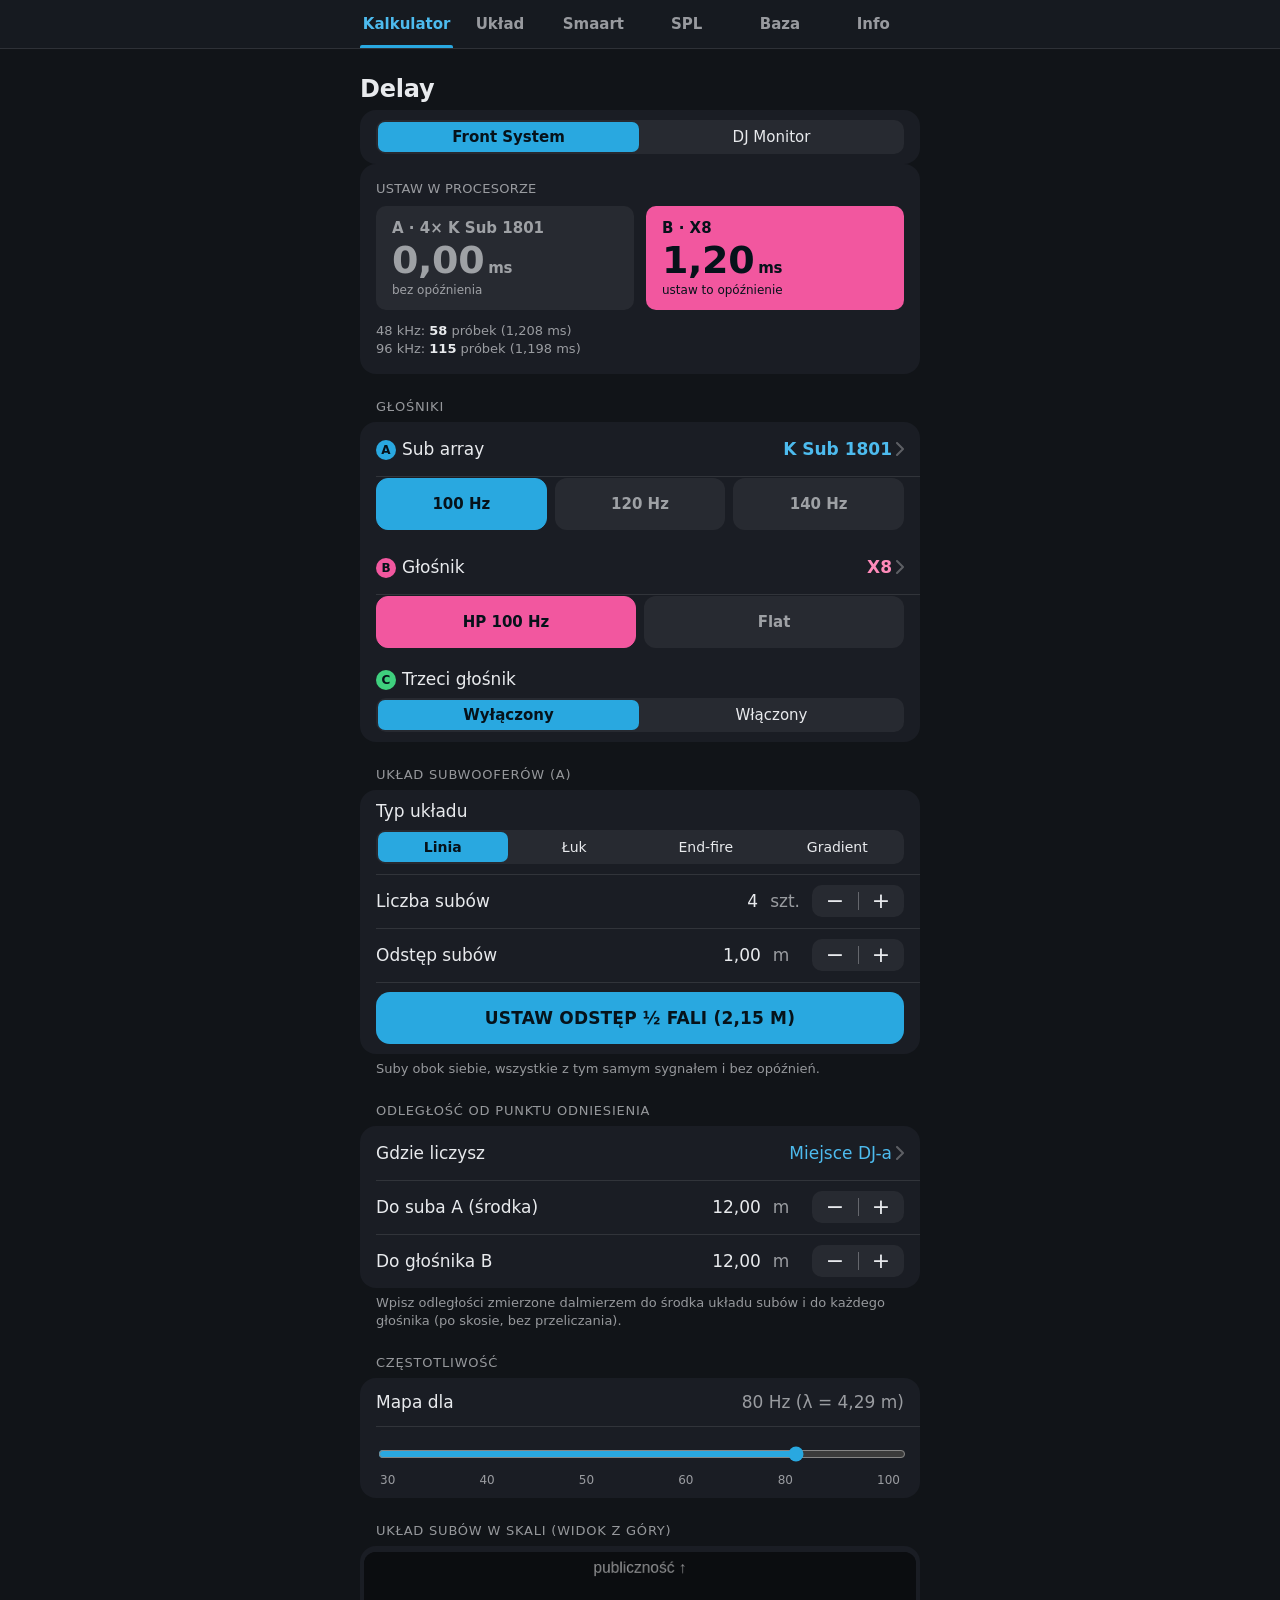
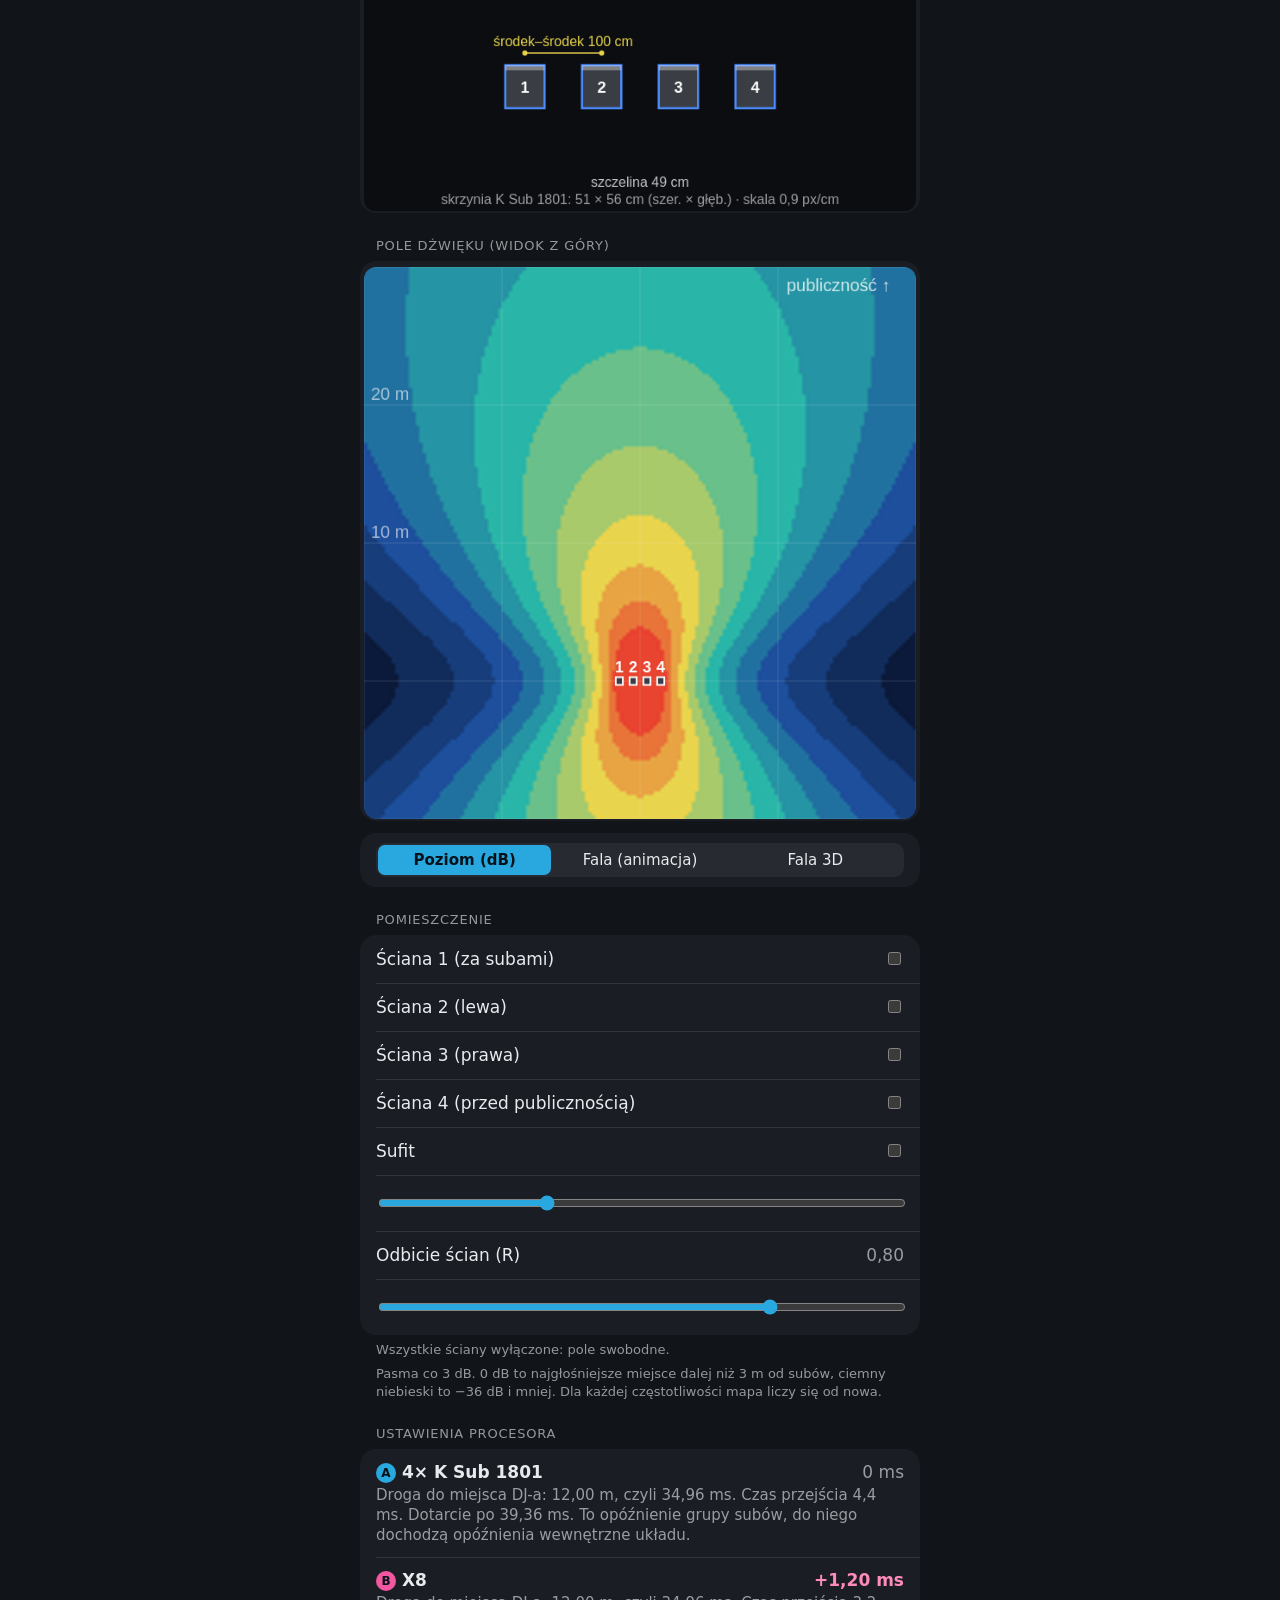
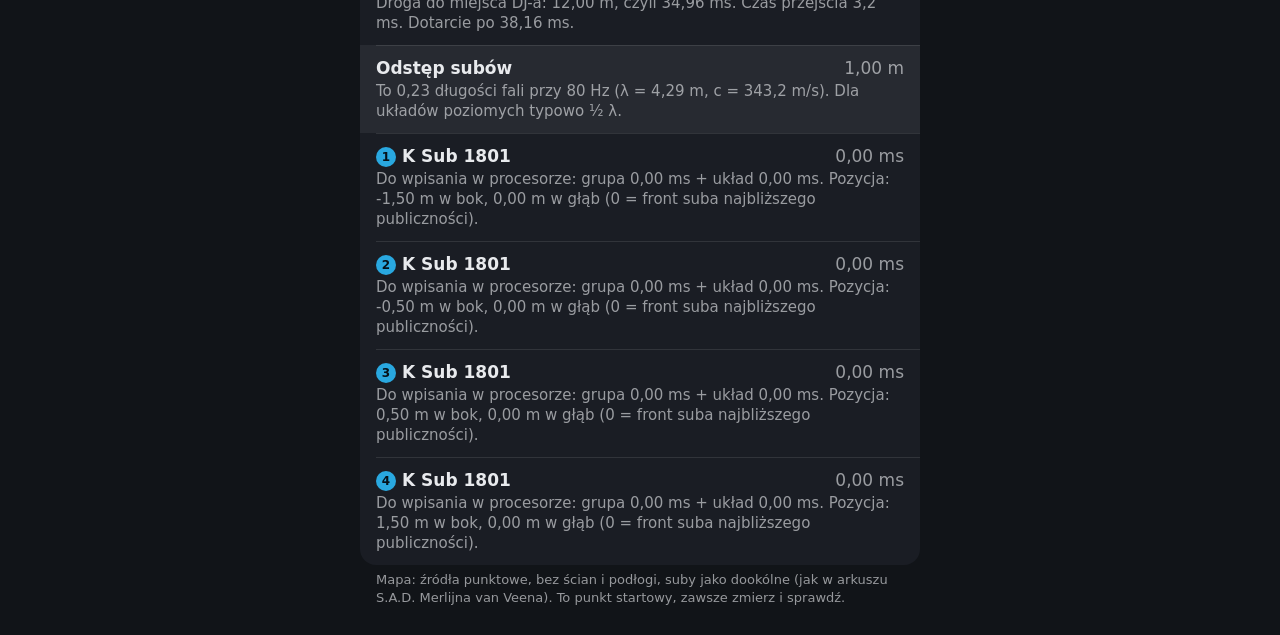
==== apps/delay-calculator/index.html @ 7e53db37 "Zakładka SPL: pomiar poziomu z mikrofonu telefonu (ważenie A/C/Z, Fast/Slow, Leq/Lmax/Lmin/Lpeak, wi" ====
<!doctype html>
<html lang="pl">
<head>
<meta charset="utf-8">
<meta name="viewport" content="width=device-width, initial-scale=1, viewport-fit=cover">
<title>Seeburg Delay</title>
<meta name="theme-color" content="#111418" media="(prefers-color-scheme: light)">
<meta name="theme-color" content="#111418" media="(prefers-color-scheme: dark)">
<meta name="apple-mobile-web-app-capable" content="yes">
<meta name="mobile-web-app-capable" content="yes">
<meta name="apple-mobile-web-app-title" content="Seeburg Delay">
<meta name="apple-mobile-web-app-status-bar-style" content="black-translucent">
<link rel="apple-touch-icon" href="apple-touch-icon.png">
<link rel="icon" href="icon-192.png">
<link rel="manifest" href="manifest.webmanifest">

<style>
/* Układ: jeden ekran roboczy w stylu iOS (duży tytuł, grupy wstawione, pasek kart na dole).
   Tokeny poniżej to cały system designu: kolory systemowe, skala typografii Dynamic Type, odstępy, promienie. */
:root {
  --bg: #F2F2F7;
  --card: #FFFFFF;
  --label: #000000;
  --label-2: rgba(60,60,67,.6);
  --label-3: rgba(60,60,67,.3);
  --sep: rgba(60,60,67,.29);
  --fill: rgba(120,120,128,.12);
  --fill-strong: rgba(120,120,128,.2);
  --accent: #0088FF;
  --accent-text: #0071E3;
  --on-accent: #FFFFFF;
  --green: #248A3D;
  --orange: #C93400;
  --bar: rgba(249,249,249,.82);
  --shadow: 0 1px 3px rgba(0,0,0,.12), 0 0 0 .5px rgba(0,0,0,.04);

  --font: -apple-system, BlinkMacSystemFont, "SF Pro Text", "SF Pro Display", system-ui, "Helvetica Neue", Arial, sans-serif;
  --mono: ui-monospace, "SF Mono", Menlo, monospace;

  --t-large: 34px;   /* Large Title 34/41 */
  --t-title2: 22px;  /* Title 2 22/28 */
  --t-body: 17px;    /* Body 17/22 */
  --t-sub: 15px;     /* Subhead 15/20 */
  --t-foot: 13px;    /* Footnote 13/18 */
  --t-cap: 12px;     /* Caption 12/16 */

  --s-1: 4px; --s-2: 8px; --s-3: 12px; --s-4: 16px; --s-5: 24px; --s-6: 32px;
  --r-card: 12px; --r-ctl: 9px; --row: 48px;
  --ease: cubic-bezier(.2,.8,.2,1);
}
@media (prefers-color-scheme: dark) {
  :root:not([data-theme="light"]) {
    --bg: #000000; --card: #1C1C1E; --label: #FFFFFF;
    --label-2: rgba(235,235,245,.6); --label-3: rgba(235,235,245,.3);
    --sep: rgba(84,84,88,.6); --fill: rgba(120,120,128,.24); --fill-strong: rgba(120,120,128,.36);
    --accent: #0091FF; --accent-text: #409CFF; --green: #30D158; --orange: #FF9F0A;
    --bar: rgba(30,30,30,.82); --shadow: 0 0 0 .5px rgba(255,255,255,.06);
    color-scheme: dark;
  }
}
:root[data-theme="dark"] {
  --bg: #000000; --card: #1C1C1E; --label: #FFFFFF;
  --label-2: rgba(235,235,245,.6); --label-3: rgba(235,235,245,.3);
  --sep: rgba(84,84,88,.6); --fill: rgba(120,120,128,.24); --fill-strong: rgba(120,120,128,.36);
  --accent: #0091FF; --accent-text: #409CFF; --green: #30D158; --orange: #FF9F0A;
  --bar: rgba(30,30,30,.82); --shadow: 0 0 0 .5px rgba(255,255,255,.06);
  color-scheme: dark;
}

* { box-sizing: border-box; -webkit-tap-highlight-color: transparent; }
html { -webkit-text-size-adjust: 100%; }
body {
  margin: 0; background: var(--bg); color: var(--label);
  font: 400 var(--t-body)/22px var(--font);
  -webkit-font-smoothing: antialiased;
  padding-block: 0 112px;
  padding-left: max(16px, env(safe-area-inset-left, 0px));
  padding-right: max(16px, env(safe-area-inset-right, 0px));
}
.wrap { max-width: 560px; margin: 0 auto; }
[hidden] { display: none !important; }

h1 { font: 700 var(--t-large)/41px var(--font); margin: 0; padding: var(--s-5) 0 var(--s-3); }
.group-title {
  font: 400 var(--t-foot)/18px var(--font); color: var(--label-2);
  text-transform: uppercase; margin: var(--s-5) 0 6px; padding-left: var(--s-4);
  letter-spacing: .02em;
}
.group-foot { font: 400 var(--t-foot)/18px var(--font); color: var(--label-2); margin: 6px 0 0; padding: 0 var(--s-4); }
.group {
  background: var(--card); border-radius: var(--r-card); overflow: hidden;
  display: grid;
}
.row {
  display: flex; align-items: center; justify-content: space-between; gap: var(--s-3);
  min-height: var(--row); padding: 6px var(--s-4); position: relative; min-width: 0;
}
.row + .row::before {
  content: ""; position: absolute; top: 0; left: var(--s-4); right: 0; height: .5px; background: var(--sep);
}
.row > .k { flex: 0 0 auto; color: var(--label); }
.row > .v { flex: 1 1 auto; min-width: 0; text-align: right; color: var(--label-2); }
.row.block { flex-direction: column; align-items: stretch; justify-content: center; gap: 0; padding-block: 10px; }

/* Wybór modelu: natywny select, wygląda jak wartość końcowa wiersza */
.pick { position: relative; flex: 1 1 auto; min-width: 0; display: flex; justify-content: flex-end; align-items: center; gap: 4px; }
.pick select {
  appearance: none; -webkit-appearance: none; background: transparent; border: 0; outline: 0;
  font: inherit; color: var(--accent-text); text-align: right; text-align-last: right;
  padding: 10px 0; max-width: 100%; cursor: pointer;
}
.pick .chev { color: var(--label-3); width: 8px; height: 14px; flex: 0 0 auto; pointer-events: none; }

/* Pole liczbowe + krokowiec */
.num { display: flex; align-items: center; gap: var(--s-3); flex: 1 1 auto; justify-content: flex-end; min-width: 0; }
.num input {
  width: 5.2em; min-width: 0; text-align: right; border: 0; outline: 0; background: transparent;
  font: 400 var(--t-body)/22px var(--font); color: var(--label); padding: 10px 0;
  font-variant-numeric: tabular-nums;
}
.num input:focus-visible { outline: 2px solid var(--accent); outline-offset: 2px; border-radius: 6px; }
.num .u { color: var(--label-2); min-width: 1.6em; }
.stepper { display: inline-flex; background: var(--fill); border-radius: var(--r-ctl); height: 32px; flex: 0 0 auto; }
.stepper button {
  width: 46px; border: 0; background: transparent; color: var(--label); font: 400 22px/1 var(--font);
  cursor: pointer; border-radius: var(--r-ctl); touch-action: manipulation;
}
.stepper button + button { position: relative; }
.stepper button + button::before { content: ""; position: absolute; left: 0; top: 7px; bottom: 7px; width: .5px; background: var(--label-3); }
.stepper button:active { background: var(--fill-strong); }
.stepper button:focus-visible { outline: 2px solid var(--accent); outline-offset: -2px; }

/* Segmentowany przełącznik */
.seg { display: flex; background: var(--fill); border-radius: var(--r-ctl); padding: 2px; gap: 2px; }
.seg label { flex: 1 1 0; min-width: 0; position: relative; }
.seg input { position: absolute; opacity: 0; inset: 0; margin: 0; cursor: pointer; }
.seg span {
  display: block; text-align: center; padding: 5px 4px; border-radius: 7px;
  font: 500 var(--t-sub)/20px var(--font); color: var(--label);
  transition: background .2s var(--ease), box-shadow .2s var(--ease);
  white-space: nowrap; overflow: hidden; text-overflow: ellipsis;
}
.seg input:checked + span { background: var(--card); box-shadow: var(--shadow); font-weight: 600; }
:root[data-theme="dark"] .seg input:checked + span { background: #636366; }
@media (prefers-color-scheme: dark) { :root:not([data-theme="light"]) .seg input:checked + span { background: #636366; } }
.seg input:focus-visible + span { outline: 2px solid var(--accent); outline-offset: 1px; }

/* Wynik */
.result { background: var(--card); border-radius: var(--r-card); padding: var(--s-4); }
.result .cap { font: 400 var(--t-foot)/18px var(--font); color: var(--label-2); text-transform: uppercase; letter-spacing: .02em; }
.tiles { display: grid; grid-template-columns: 1fr 1fr; gap: var(--s-3); margin-top: var(--s-2); }
.tile { border-radius: 10px; padding: var(--s-3) var(--s-4); background: var(--fill); min-width: 0; }
.tile .who { font: 600 var(--t-sub)/20px var(--font); color: var(--label-2); white-space: nowrap; overflow: hidden; text-overflow: ellipsis; }
.tile .val { font: 700 38px/44px var(--font); font-variant-numeric: tabular-nums; letter-spacing: -.01em; color: var(--label-2); }
.tile .val small { font: 600 var(--t-sub)/20px var(--font); margin-left: 4px; }
.tile .hint { font: 400 var(--t-cap)/16px var(--font); color: var(--label-2); }
.tile.on { background: var(--accent); }
.tile.on .who, .tile.on .hint, .tile.on .val { color: var(--on-accent); }
.dsp { margin: var(--s-3) 0 0; font: 400 var(--t-foot)/18px var(--font); color: var(--label-2); font-variant-numeric: tabular-nums; }
.dsp b { color: var(--label); font-weight: 600; }
.warn { margin: var(--s-3) 0 0; font: 400 var(--t-foot)/18px var(--font); color: var(--orange); }
.btn {
  display: block; width: 100%; margin-top: var(--s-3); border: 0; border-radius: 12px; cursor: pointer;
  background: var(--accent); color: var(--on-accent); font: 600 var(--t-body)/22px var(--font);
  padding: 13px; touch-action: manipulation; transition: opacity .15s var(--ease), transform .15s var(--ease);
}
.btn:active { opacity: .6; transform: scale(.985); }
.btn:focus-visible { outline: 3px solid var(--accent-text); outline-offset: 2px; }

.mono { font-variant-numeric: tabular-nums; }
.pos { color: var(--label); }

/* Pasek kart */
.tabbar {
  position: fixed; left: 0; right: 0; bottom: 0; z-index: 20;
  background: var(--bar); -webkit-backdrop-filter: saturate(180%) blur(20px); backdrop-filter: saturate(180%) blur(20px);
  border-top: .5px solid var(--sep);
  padding: 6px max(8px, env(safe-area-inset-left, 0px)) calc(4px + env(safe-area-inset-bottom, 0px)) max(8px, env(safe-area-inset-right, 0px));
}
.tabbar .in { display: grid; grid-template-columns: repeat(3, 1fr); max-width: 560px; margin: 0 auto; }
.tab {
  border: 0; background: transparent; color: var(--label-2); cursor: pointer; padding: 4px 0 2px;
  display: grid; justify-items: center; gap: 2px; font: 500 10px/12px var(--font); min-height: 49px; touch-action: manipulation;
}
.tab svg { width: 28px; height: 28px; }
.tab[aria-selected="true"] { color: var(--accent-text); }
.tab:focus-visible { outline: 2px solid var(--accent); border-radius: 8px; }

/* Baza */
details.model { background: var(--card); }
details.model + details.model { border-top: .5px solid var(--sep); }
details.model summary {
  list-style: none; cursor: pointer; padding: 10px var(--s-4); min-height: 56px;
  display: flex; align-items: center; justify-content: space-between; gap: var(--s-3);
}
details.model summary::-webkit-details-marker { display: none; }
details.model summary .n { font-weight: 600; }
details.model summary .s { font: 400 var(--t-sub)/20px var(--font); color: var(--label-2); }
details.model summary .chev { color: var(--label-3); width: 8px; height: 14px; flex: 0 0 auto; transition: transform .25s var(--ease); }
details.model[open] summary .chev { transform: rotate(90deg); }
details.model .body { padding: 0 var(--s-4) var(--s-4); }
dl.spec { margin: 0; display: grid; grid-template-columns: auto 1fr; gap: 0; }
dl.spec dt, dl.spec dd { margin: 0; padding: 6px 0; border-top: .5px solid var(--sep); font: 400 var(--t-sub)/20px var(--font); }
dl.spec dt { color: var(--label-2); }
dl.spec dd { text-align: right; padding-left: var(--s-4); font-variant-numeric: tabular-nums; }
.presets { margin-top: var(--s-3); }
.presets h3 { margin: 0 0 4px; font: 600 var(--t-sub)/20px var(--font); }
.presets p { margin: 0; padding: 6px 0; border-top: .5px solid var(--sep); font: 400 var(--t-foot)/18px var(--font); color: var(--label-2); }
.presets p b { color: var(--label); font-weight: 600; }

.prose { background: var(--card); border-radius: var(--r-card); padding: var(--s-4); }
.prose h2 { font: 600 var(--t-body)/22px var(--font); margin: var(--s-4) 0 4px; }
.prose h2:first-child { margin-top: 0; }
.prose p, .prose li { font: 400 var(--t-sub)/21px var(--font); color: var(--label-2); margin: 0 0 8px; }
.prose ul { padding-left: 20px; margin: 0 0 8px; }
.prose code { font: 400 14px/20px var(--mono); color: var(--label); background: var(--fill); padding: 1px 5px; border-radius: 5px; }
.formula { font: 400 14px/21px var(--mono); color: var(--label); background: var(--fill); border-radius: 8px; padding: 10px 12px; overflow-x: auto; white-space: pre; margin: 4px 0 8px; }

@media (prefers-reduced-motion: reduce) { * { transition: none !important; animation: none !important; } }
@media (max-width: 380px) { .tile .val { font-size: 32px; line-height: 38px; } }

/* ===== Rozszerzenia: dwa dowolne głośniki, wyjaśnienie wyniku, zakładka Układ ===== */
:root { --b: #E07600; --a: #0088FF; --b-text: #B45F00; }
@media (prefers-color-scheme: dark) { :root:not([data-theme="light"]) { --b: #FF9F0A; --a: #0091FF; --b-text: #FFB340; } }
:root[data-theme="dark"] { --b: #FF9F0A; --a: #0091FF; --b-text: #FFB340; }

.tabbar .in { grid-template-columns: repeat(4, 1fr); }
.row > .k { max-width: 58%; overflow: hidden; text-overflow: ellipsis; white-space: nowrap; }
.row.block > .k { max-width: none; }

.badge {
  display: inline-grid; place-items: center; width: 20px; height: 20px; border-radius: 50%;
  font: 700 12px/1 var(--font); color: #fff; margin-right: 6px; vertical-align: 1px;
}
.badge.a { background: var(--a); }
.badge.b { background: var(--b); }

/* Wiersze z opisem */
.why { padding: 12px var(--s-4); position: relative; }
.why + .why::before { content: ""; position: absolute; top: 0; left: var(--s-4); right: 0; height: .5px; background: var(--sep); }
.why .top { display: flex; justify-content: space-between; align-items: baseline; gap: var(--s-3); }
.why .t { font: 600 var(--t-body)/22px var(--font); }
.why .r { font: 600 var(--t-body)/22px var(--font); font-variant-numeric: tabular-nums; white-space: nowrap; }
.why .r.a { color: var(--accent-text); }
.why .r.b { color: var(--b-text); }
.why .r.n { color: var(--label-2); font-weight: 500; }
.why .d { margin: 2px 0 0; font: 400 var(--t-sub)/20px var(--font); color: var(--label-2); }
.why.final { background: var(--fill); }
.why.final .d b { color: var(--label); font-weight: 600; }

/* Zakładka Układ */
.stage { background: var(--card); border-radius: var(--r-card); padding: 6px 4px 2px; overflow: hidden; box-shadow: var(--shadow); }
.stage svg { display: block; width: 100%; height: auto; font-family: var(--font); }
.pl-floor { fill: var(--label-3); }
.pl-ear { stroke: var(--label-3); stroke-width: 1; stroke-dasharray: 1 5; stroke-linecap: round; }
.pl-ref { fill: var(--label-2); }
.pl-ring { fill: none; stroke: var(--label-2); stroke-width: 2; }
.pl-sl { fill: none; stroke: var(--card); stroke-width: 2; stroke-linecap: round; }
.pl-dim { stroke: var(--label-3); stroke-width: 1.5; stroke-dasharray: 1 4; stroke-linecap: round; }
.pl-pill { fill: var(--card); stroke: var(--sep); stroke-width: .75; }
.pl-t2 { fill: var(--label-2); }
.pl-sm { font-size: 10.5px; font-weight: 600; }
.pl-xs { font-size: 9.5px; font-weight: 500; }
.pl-b { font-weight: 700; }
.pl-box { stroke: rgba(255,255,255,.14); stroke-width: .75; }
.pl-bt { fill: #fff; opacity: .92; font-size: 9px; font-weight: 600; }
.pl-ln { stroke-width: 1.75; stroke-dasharray: 5 5; stroke-linecap: round; fill: none; }
.pl-dot { stroke: var(--card); stroke-width: 1.5; }
.pl-chip0 { fill: var(--fill-strong); }
.pl-chipt { font-size: 12px; font-weight: 700; font-variant-numeric: tabular-nums; }
.pl-chipt.off { fill: var(--label-2); }
.pl-chipt.onA, .pl-bl { fill: #fff; }
.pl-chipt.onB { fill: #fff; }
.pl-bl { font-size: 12px; font-weight: 700; }
.pl-bd { stroke: var(--card); stroke-width: 2; }
@media (prefers-color-scheme: dark) { :root:not([data-theme="light"]) .pl-chipt.onB, :root:not([data-theme="light"]) .pl-bl.onB { fill: #000; } }
:root[data-theme="dark"] .pl-chipt.onB, :root[data-theme="dark"] .pl-bl.onB { fill: #000; }
.legend { display: grid; gap: 0; }
.legend .why .d { margin-top: 0; }
.note-pill { display: inline-block; margin: 6px 0 0; padding: 2px 8px; border-radius: 999px; background: var(--fill); color: var(--label-2); font: 400 var(--t-cap)/16px var(--font); }

.optgroup-hint { color: var(--label-3); }

.photo { display: grid; place-items: center; background: #FFFFFF; border-radius: 10px; padding: 8px; margin-bottom: 12px; }
.photo img { max-width: 100%; max-height: 180px; height: auto; display: block; }

/* v5: głośnik C, zakładka Smaart, przeciąganie, opisy po przytrzymaniu */
:root { --c: #30C26B; --c-text: #5BDB8B; }
.badge.c { background: var(--c); }
.tabbar .in { grid-template-columns: repeat(5, 1fr); }
.tiles.three { grid-template-columns: repeat(3, 1fr); gap: var(--s-2); }
.tiles.three .tile { padding: var(--s-3); }
.tiles.three .tile .val { font-size: 25px; line-height: 32px; }
.tiles.three .tile .val small { display: none; }
.why .r.c { color: var(--c-text); }
.pl-chipt.onC, .pl-bl.onC { fill: #06121A; }
.pl-drag { cursor: grab; touch-action: none; }
.pl-drag:active { cursor: grabbing; }
.pl-nohit, .pl-bt { pointer-events: none; }
#stage, #legend { -webkit-user-select: none; user-select: none; -webkit-touch-callout: none; }
.tipRow { cursor: help; }
#tip { position: fixed; z-index: 60; max-width: min(300px, calc(100vw - 16px)); padding: 10px 12px; border-radius: 12px; background: #0B0D10; color: var(--label);
  border: .5px solid var(--sep); box-shadow: 0 8px 24px rgba(0,0,0,.45); font: 400 13px/19px var(--font); pointer-events: none; }
#tip[hidden] { display: none; }
input.txt { width: 100%; box-sizing: border-box; border: 0; border-radius: 8px; background: var(--fill); color: var(--label); font: 400 var(--t-sub)/20px var(--font); padding: 10px 12px; }
.sm-card { margin-bottom: var(--s-3); }
.sm-card[hidden] { display: none; }
.sm-card .row .k { max-width: 62%; }

/* v6 */
#fsCv { display: block; width: 100%; height: auto; border-radius: 12px; background: #0B0D10; }
input[type=range] { accent-color: var(--accent); height: 32px; }
.fsticks { display: flex; justify-content: space-between; font: 500 12px/16px var(--font); color: var(--label-2); padding: 0 4px; font-variant-numeric: tabular-nums; }
.tiles.three .tile .val small { display: inline; font-size: 12px; margin-left: 2px; }
.tiles.three .tile .hint { font-size: 11px; line-height: 14px; }
#segFSType span { padding-inline: 4px; font-size: 14px; }

/* v7: kolory głośników i kwadraty wyboru */
.spk-a { --sc: var(--a); --st: var(--accent-text); }
.spk-b { --sc: var(--b); --st: var(--b-text); }
.spk-c { --sc: var(--c); --st: var(--c-text); }
.spkblk .pick select { color: var(--st); font-weight: 600; }
.spkblk .row.block { padding-top: 2px; }
:root:root .seg.sq { display: grid; grid-template-columns: repeat(auto-fit, minmax(92px, 1fr)); gap: 8px; background: none; padding: 0; }
:root:root .seg.sq label { flex: none; }
:root:root .seg.sq span { display: grid; place-items: center; min-height: 52px; padding: 6px 8px; border-radius: 12px; text-align: center; white-space: normal; line-height: 17px;
  background: var(--fill); border: 1.5px solid transparent; color: var(--label-2); font-weight: 600; }
:root:root .seg.sq input:checked + span { background: var(--sc); color: #06121A; border-color: var(--sc); box-shadow: none; }
:root:root .seg.sq input:focus-visible + span { outline: 2px solid var(--sc); outline-offset: 2px; }
.spkuse { padding-bottom: 6px; }

#fsLay { display: block; width: 100%; height: auto; border-radius: 12px; background: #0B0D10; }

#fs3 { display: block; width: 100%; height: auto; border-radius: 12px; background: #0B0D10; cursor: grab; }
#fsCv { touch-action: pan-y; }

/* ===== Wersja 4: ciemny motyw narzędziowy, zakładki u góry (styl aplikacji typu live-audio multi-tool) ===== */
:root:root:root {
  --bg: #111418; --card: #1A1D24; --label: #E8EAED; --label-2: rgba(232,234,237,.62); --label-3: rgba(232,234,237,.32);
  --sep: rgba(255,255,255,.10); --fill: rgba(255,255,255,.06); --fill-strong: rgba(255,255,255,.13);
  --accent: #29A8E0; --accent-text: #4DBBEE; --on-accent: #06121A; --orange: #FFB454; --green: #4CD18A;
  --a: #29A8E0; --b: #FFA032; --b-text: #FFB454; --bar: #161A20; --shadow: 0 0 0 .5px rgba(255,255,255,.06);
  --r-card: 16px; --r-ctl: 10px; color-scheme: dark;
}
body { padding-block: 60px 28px; }
h1 { font-size: 24px; line-height: 30px; padding: 14px 0 6px; letter-spacing: -.01em; }
.tabbar { top: 0; bottom: auto; border-top: 0; border-bottom: .5px solid var(--sep); padding: 0 max(8px, env(safe-area-inset-left, 0px)); padding-top: env(safe-area-inset-top, 0px); background: var(--bar); -webkit-backdrop-filter: none; backdrop-filter: none; }
.tabbar .in { max-width: 560px; }
.tab { min-height: 48px; padding: 0; font: 700 16px/20px var(--font); position: relative; display: block; }
.tab svg { display: none; }
.tab[aria-selected="true"]::after { content: ""; position: absolute; left: 0; right: 0; bottom: 0; height: 3px; border-radius: 2px 2px 0 0; background: var(--accent); }
.btn { text-transform: uppercase; font-weight: 800; letter-spacing: .01em; border-radius: 14px; padding: 15px; }
.seg input:checked + span, :root:root .seg input:checked + span { background: var(--accent); color: var(--on-accent); box-shadow: none; font-weight: 700; }
.tile.on { background: var(--accent); }
#tileB.on { background: var(--b); }
.tile.on .who, .tile.on .hint, .tile.on .val { color: var(--on-accent); }
.group-title { letter-spacing: .06em; }
.badge { color: var(--on-accent); }
.pl-chipt.onA, .pl-chipt.onB, .pl-bl.onA, .pl-bl.onB { fill: #06121A; }
.pl-ref { fill: var(--label-2); }
.stage { background: var(--card); box-shadow: none; }

#tileC.on { background: var(--c); }
.tab { font-size: 13px; }
.pl-chipt.onC, .pl-bl.onC { fill: #06121A; }

:root:root:root { --b: #F2579F; --b-text: #FF8BBA; --c: #3FD07E; --c-text: #66E39B; }
#tileB.on, #ftileB.on { background: var(--b); }
#ftileA.on { background: var(--a); }
#ftileC.on { background: var(--c); }

.tabbar .in { grid-template-columns: repeat(6, 1fr); }
.tab { font-size: 15px; }
.splbig { text-align: center; padding: 8px 0 0; }
.splnum { font: 800 84px/1 var(--font); letter-spacing: -.03em; font-variant-numeric: tabular-nums; }
.splun { font: 600 16px/24px var(--font); color: var(--text-2, #9aa0a6); }
#splCv, #splSp { display: block; width: 100%; height: auto; border-radius: 12px; background: #0B0D10; }
</style>
</head>
<body>


<div class="wrap">

<main id="tab-calc" role="tabpanel" aria-labelledby="t-calc">
  <h1>Delay</h1>
  <div class="group"><div class="row block"><div class="seg" id="segMode" role="radiogroup" aria-label="Tryb">
    <label><input type="radio" name="mode" value="fs"><span>Front System</span></label>
    <label><input type="radio" name="mode" value="dj"><span>DJ Monitor</span></label></div></div></div>
  <div id="dj">

  <section class="result" aria-live="polite" aria-label="Wynik">
    <div class="cap">Ustaw w procesorze</div>
    <div class="tiles">
      <div class="tile" id="tileA"><div class="who" id="whoA">A</div><div class="val" id="valA">—</div><div class="hint" id="hintA"></div></div>
      <div class="tile" id="tileB"><div class="who" id="whoB">B</div><div class="val" id="valB">—</div><div class="hint" id="hintB"></div></div>
    </div>
    <p class="dsp" id="dsp"></p>
    <p class="warn" id="warn" hidden></p>
  </section>

  <h2 class="group-title">Głośniki</h2>
  <div class="group" id="djSpk"></div>
  <p class="group-foot">Dowolne dwa głośniki: sub i top, dwa suby, głośnik główny i opóźniający. Głośnik spoza bazy wybierz jako „Inny głośnik”.</p>

  <h2 class="group-title">Ustawienie skrzyń</h2>
  <div class="group">
    <div class="row block"><div class="seg" id="segPlace" role="radiogroup" aria-label="Układ głośników A i B">
      <label><input type="radio" name="place" value="tower"><span>B na A (wieża)</span></label>
      <label><input type="radio" name="place" value="apart"><span>Osobno</span></label></div></div>
    <div class="row"><label class="k" for="nA" id="knA">Liczba skrzyń A</label>
      <div class="num"><input id="nA" inputmode="decimal" autocomplete="off"><span class="u">szt.</span>
        <div class="stepper"><button type="button" data-step="nA" data-dir="-1" aria-label="Mniej">−</button><button type="button" data-step="nA" data-dir="1" aria-label="Więcej">+</button></div></div></div>
    <div class="row block" id="arrRow"><span class="k" style="margin-bottom:8px">Skrzynie A stoją</span><div class="seg" id="segArr" role="radiogroup" aria-label="Skrzynie A w stosie lub obok siebie">
      <label><input type="radio" name="arr" value="stack"><span>Jedna na drugiej</span></label>
      <label><input type="radio" name="arr" value="side"><span>Obok siebie</span></label></div></div>
  </div>
  <p class="group-foot" id="placeNote"></p>

  <h2 class="group-title">Punkt odniesienia</h2>
  <div class="group">
    <div class="row"><span class="k">Gdzie liczysz</span>
      <label class="pick"><select id="ref" aria-label="Punkt odniesienia">
        <option value="dj">Miejsce DJ-a</option><option value="foh">FOH</option><option value="other">Inny punkt</option></select>
        <svg class="chev" viewBox="0 0 8 14" aria-hidden="true"><path d="M1 1l6 6-6 6" fill="none" stroke="currentColor" stroke-width="2" stroke-linecap="round" stroke-linejoin="round"/></svg></label></div>
  </div>

  <h2 class="group-title">Odległość i wysokość</h2>
  <div class="group">
    <div class="row"><label class="k" for="fX" id="kX">Do frontu skrzyń</label>
      <div class="num"><input id="fX" inputmode="decimal" autocomplete="off"><span class="u">m</span>
        <div class="stepper"><button type="button" data-step="fX" data-dir="-1" aria-label="Mniej">−</button><button type="button" data-step="fX" data-dir="1" aria-label="Więcej">+</button></div></div></div>
    <div class="row" id="rowXB"><label class="k" for="fXB" id="kXB">Do frontu B</label>
      <div class="num"><input id="fXB" inputmode="decimal" autocomplete="off"><span class="u">m</span>
        <div class="stepper"><button type="button" data-step="fXB" data-dir="-1" aria-label="Mniej">−</button><button type="button" data-step="fXB" data-dir="1" aria-label="Więcej">+</button></div></div></div>
    <div class="row"><label class="k" for="fR" id="kR">Wysokość ucha</label>
      <div class="num"><input id="fR" inputmode="decimal" autocomplete="off"><span class="u">m</span>
        <div class="stepper"><button type="button" data-step="fR" data-dir="-1" aria-label="Mniej">−</button><button type="button" data-step="fR" data-dir="1" aria-label="Więcej">+</button></div></div></div>
    <div class="row" id="rowBA"><label class="k" for="bA" id="kbA">Wysokość spodu A</label>
      <div class="num"><input id="bA" inputmode="decimal" autocomplete="off"><span class="u">m</span>
        <div class="stepper"><button type="button" data-step="bA" data-dir="-1" aria-label="Mniej">−</button><button type="button" data-step="bA" data-dir="1" aria-label="Więcej">+</button></div></div></div>
    <div class="row" id="rowBB"><label class="k" for="bB" id="kbB">Wysokość spodu B</label>
      <div class="num"><input id="bB" inputmode="decimal" autocomplete="off"><span class="u">m</span>
        <div class="stepper"><button type="button" data-step="bB" data-dir="-1" aria-label="Mniej">−</button><button type="button" data-step="bB" data-dir="1" aria-label="Więcej">+</button></div></div></div>
  </div>
  <p class="group-foot">Wpisujesz tylko odległość w poziomie od ucha (lub FOH) do przedniej ścianki skrzyń i wysokość ucha nad podłogą (stojący DJ ok. 1,6 m, FOH ok. 1,2 m). Drogę po skosie i wysokości środków skrzyń aplikacja liczy sama z wymiarów modeli. Wartości z dalmierza możesz wpisać, wkleić (np. „3,215 m”) albo przeciągnąć skrzynię w zakładce Układ. Klawisz Enter przechodzi do następnego pola.</p>

  <h2 class="group-title">Warunki</h2>
  <div class="group">
    <div class="row"><label class="k" for="temp">Temperatura</label>
      <div class="num"><input id="temp" inputmode="decimal" autocomplete="off" aria-label="Temperatura powietrza w stopniach Celsjusza"><span class="u">°C</span>
        <div class="stepper"><button type="button" data-step="temp" data-dir="-1" aria-label="Mniej">−</button><button type="button" data-step="temp" data-dir="1" aria-label="Więcej">+</button></div></div></div>
    <div class="row"><span class="k">Prędkość dźwięku</span><span class="v mono" id="cval">—</span></div>
  </div>

  <h2 class="group-title">Jak powstał wynik</h2>
  <div class="group" id="why"></div>
  <p class="group-foot" id="phaseNote"></p>
</div>

  <div id="fs" hidden>
    <section class="result" aria-live="polite" aria-label="Wynik Front System">
      <div class="cap">Ustaw w procesorze</div>
      <div class="tiles three" id="ftiles"><div class="tile" id="ftileA"><div class="who" id="fwhoA">A</div><div class="val" id="fvalA">—</div><div class="hint" id="fhintA"></div></div><div class="tile" id="ftileB"><div class="who" id="fwhoB">B</div><div class="val" id="fvalB">—</div><div class="hint" id="fhintB"></div></div><div class="tile" id="ftileC" hidden><div class="who" id="fwhoC">C</div><div class="val" id="fvalC">—</div><div class="hint" id="fhintC"></div></div></div>
      <p class="dsp" id="fdsp"></p>
      <p class="warn" id="fwarn" hidden></p>
    </section>

    <h2 class="group-title">Głośniki</h2>
    <div class="group" id="fsSpk"></div>

    <h2 class="group-title">Układ subwooferów (A)</h2>
    <div class="group">
      <div class="row block"><span class="k" style="margin-bottom:8px">Typ układu</span><div class="seg" id="segFSType" role="radiogroup" aria-label="Typ układu subwooferów">
        <label><input type="radio" name="fstype" value="line"><span>Linia</span></label>
        <label><input type="radio" name="fstype" value="arc"><span>Łuk</span></label>
        <label><input type="radio" name="fstype" value="end"><span>End-fire</span></label>
        <label><input type="radio" name="fstype" value="grad"><span>Gradient</span></label></div></div>
      <div class="row block" id="rowFSSp" hidden><div class="seg" id="segFSSp" role="radiogroup" aria-label="Rozstaw subów w end-fire">
        <label><input type="radio" name="fssp" value="lin"><span>Równy odstęp</span></label>
        <label><input type="radio" name="fssp" value="log"><span>Logarytmiczny</span></label></div></div>
      <div class="row" id="rowFSQ" hidden><span class="k">Każdy odstęp większy</span><span class="v mono" id="fsQv">× 2,0</span></div>
      <div class="row block" id="rowFSQr"><input type="range" id="fsQ" min="1.2" max="3" step="0.1" style="width:100%" aria-label="Współczynnik wzrostu odstępu"></div>
      <div class="row" id="rowFSN"><label class="k" for="fsN">Liczba subów</label>
        <div class="num"><input id="fsN" inputmode="decimal" autocomplete="off"><span class="u">szt.</span>
          <div class="stepper"><button type="button" data-step="fsN" data-dir="-1" aria-label="Mniej">−</button><button type="button" data-step="fsN" data-dir="1" aria-label="Więcej">+</button></div></div></div>
      <div class="row" id="rowFSD"><label class="k" for="fsD">Odstęp subów</label>
        <div class="num"><input id="fsD" inputmode="decimal" autocomplete="off"><span class="u">m</span>
          <div class="stepper"><button type="button" data-step="fsD" data-dir="-1" aria-label="Mniej">−</button><button type="button" data-step="fsD" data-dir="1" aria-label="Więcej">+</button></div></div></div>
      <div class="row" id="rowFSA" hidden><label class="k" for="fsA">Kąt łuku</label>
        <div class="num"><input id="fsA" inputmode="decimal" autocomplete="off"><span class="u">°</span>
          <div class="stepper"><button type="button" data-step="fsA" data-dir="-1" aria-label="Mniej">−</button><button type="button" data-step="fsA" data-dir="1" aria-label="Więcej">+</button></div></div></div>
      <div class="row block"><button class="btn" id="fsAuto" type="button" style="margin-top:0">Odstęp wg częstotliwości</button></div>
    </div>
    <p class="group-foot" id="fsNote"></p>

    <h2 class="group-title">Odległość od punktu odniesienia</h2>
    <div class="group">
      <div class="row"><span class="k">Gdzie liczysz</span>
        <label class="pick"><select id="fref" aria-label="Punkt odniesienia">
          <option value="dj">Miejsce DJ-a</option><option value="foh">FOH</option><option value="other">Inny punkt</option></select><svg class="chev" viewBox="0 0 8 14" aria-hidden="true"><path d="M1 1l6 6-6 6" fill="none" stroke="currentColor" stroke-width="2" stroke-linecap="round" stroke-linejoin="round"/></svg></label></div>
      <div class="row" id=""><label class="k" for="fsDA">Do suba A (środka)</label>
        <div class="num"><input id="fsDA" inputmode="decimal" autocomplete="off"><span class="u">m</span>
          <div class="stepper"><button type="button" data-step="fsDA" data-dir="-1" aria-label="Mniej">−</button><button type="button" data-step="fsDA" data-dir="1" aria-label="Więcej">+</button></div></div></div>
      <div class="row" id=""><label class="k" for="fsDB">Do głośnika B</label>
        <div class="num"><input id="fsDB" inputmode="decimal" autocomplete="off"><span class="u">m</span>
          <div class="stepper"><button type="button" data-step="fsDB" data-dir="-1" aria-label="Mniej">−</button><button type="button" data-step="fsDB" data-dir="1" aria-label="Więcej">+</button></div></div></div>
      <div class="row" id="rowFSDC" hidden><label class="k" for="fsDC">Do głośnika C</label>
        <div class="num"><input id="fsDC" inputmode="decimal" autocomplete="off"><span class="u">m</span>
          <div class="stepper"><button type="button" data-step="fsDC" data-dir="-1" aria-label="Mniej">−</button><button type="button" data-step="fsDC" data-dir="1" aria-label="Więcej">+</button></div></div></div>
    </div>
    <p class="group-foot">Wpisz odległości zmierzone dalmierzem do środka układu subów i do każdego głośnika (po skosie, bez przeliczania).</p>

    <h2 class="group-title">Częstotliwość</h2>
    <div class="group">
      <div class="row"><span class="k">Mapa dla</span><span class="v mono" id="fsFval">80 Hz</span></div>
      <div class="row block"><input type="range" id="fsF" min="0" max="5" step="1" aria-label="Częstotliwość mapy" style="width:100%">
        <div class="fsticks"><span>30</span><span>40</span><span>50</span><span>60</span><span>80</span><span>100</span></div></div>
    </div>

    <h2 class="group-title">Układ subów w skali (widok z góry)</h2>
    <div class="stage"><canvas id="fsLay" width="640" height="300" role="img" aria-label="Rozmieszczenie skrzyń subwooferów w skali, z odstępami"></canvas></div>
    <h2 class="group-title">Pole dźwięku (widok z góry)</h2>
    <div class="stage" id="fsStage2"><canvas id="fsCv" width="640" height="640" role="img" aria-label="Mapa pola dźwięku subwooferów widziana z góry"></canvas></div>
    <div class="group" style="margin-top:12px"><div class="row block"><div class="seg" id="segFSView" role="radiogroup" aria-label="Widok mapy">
      <label><input type="radio" name="fsview" value="spl"><span>Poziom (dB)</span></label>
      <label><input type="radio" name="fsview" value="wave"><span>Fala (animacja)</span></label>
      <label><input type="radio" name="fsview" value="3d"><span>Fala 3D</span></label></div></div></div>
    <div class="stage" id="fs3Stage" hidden><canvas id="fs3" width="640" height="560" role="img" aria-label="Widok 3D fali dźwiękowej w pomieszczeniu, obracany palcem"></canvas></div>
    <h2 class="group-title">Pomieszczenie</h2>
    <div class="group">
      <div class="row"><label class="k" for="rw1">Ściana 1 (za subami)</label><input type="checkbox" id="rw1"></div>
      <div class="row"><label class="k" for="rw2">Ściana 2 (lewa)</label><input type="checkbox" id="rw2"></div>
      <div class="row"><label class="k" for="rw3">Ściana 3 (prawa)</label><input type="checkbox" id="rw3"></div>
      <div class="row"><label class="k" for="rw4">Ściana 4 (przed publicznością)</label><input type="checkbox" id="rw4"></div>
      <div class="row"><label class="k" for="rce">Sufit</label><input type="checkbox" id="rce"></div>
      <div class="row" id="rowHc"><span class="k">Wysokość sufitu</span><span class="v mono" id="fsHcv">8 m</span></div>
      <div class="row block"><input type="range" id="fsHc" min="2.5" max="20" step="0.5" style="width:100%" aria-label="Wysokość sufitu"></div>
      <div class="row"><span class="k">Odbicie ścian (R)</span><span class="v mono" id="fsRv">0,80</span></div>
      <div class="row block"><input type="range" id="fsR" min="0.2" max="1" step="0.05" style="width:100%" aria-label="Współczynnik odbicia ścian"></div>
    </div>
    <p class="group-foot" id="fsWallPos"></p>
    <p class="group-foot" id="fsMapNote"></p>

    <h2 class="group-title">Ustawienia procesora</h2>
    <div class="group" id="fsOut"></div>
    <p class="group-foot">Mapa: źródła punktowe, bez ścian i podłogi, suby jako dookólne (jak w arkuszu S.A.D. Merlijna van Veena). To punkt startowy, zawsze zmierz i sprawdź.</p>
  </div>
</main>

<main id="tab-plan" role="tabpanel" aria-labelledby="t-plan" hidden>
  <h1>Układ</h1>
  <div class="stage" id="stage" role="img" aria-label="Rysunek ustawienia głośników względem punktu odniesienia"></div>
  <p class="group-foot" id="stageNote"></p>
  <h2 class="group-title">Wartości do rysunku</h2>
  <div class="group legend" id="legend"></div>
</main>

<main id="tab-sm" role="tabpanel" aria-labelledby="t-sm" hidden>
  <h1>Smaart</h1>
  <p class="group-foot" style="margin-top:0">Zmierz w Smaarcie każdy głośnik (A, B, C) osobno (opóźnienie procesora 0 ms, ten sam sygnał odniesienia i ten sam mikrofon) i wpisz wynik Delay Findera jako czas dotarcia. Aplikacja porówna różnice z obliczeniem. Wartości wpisujesz ręcznie. Bezpośredniego połączenia ze Smaartem na iPhonie nie ma, szczegóły w raporcie.</p>
  <div id="smBody"></div>
  <h2 class="group-title">Porównanie z obliczeniem</h2>
  <div class="group" id="smOut"></div>
  <button class="btn" id="smCopy" type="button">Kopiuj opóźnienia z pomiaru</button>
</main>

<main id="tab-spl" role="tabpanel" aria-labelledby="t-spl" hidden>
  <h1>SPL</h1>
  <div class="splbig"><div class="splnum" id="splNow">--</div><div class="splun" id="splUn">dB(A) F</div></div>
  <div class="stage" style="margin-top:8px"><canvas id="splCv" width="640" height="260" role="img" aria-label="Przebieg poziomu dźwięku w czasie"></canvas></div>
  <div class="group" style="margin-top:12px">
    <div class="row block"><button class="btn" id="splGo" type="button" style="margin-top:0">Włącz pomiar</button></div>
    <div class="row block"><div class="seg" id="segW" role="radiogroup" aria-label="Krzywa ważenia">
      <label><input type="radio" name="splw" value="A"><span>A</span></label><label><input type="radio" name="splw" value="C"><span>C</span></label><label><input type="radio" name="splw" value="Z"><span>Z (płasko)</span></label></div></div>
    <div class="row block"><div class="seg" id="segT" role="radiogroup" aria-label="Stała czasowa">
      <label><input type="radio" name="splt" value="F"><span>Fast 125 ms</span></label><label><input type="radio" name="splt" value="S"><span>Slow 1 s</span></label></div></div>
  </div>
  <div class="group" style="margin-top:12px">
    <div class="row"><span class="k">Leq (od resetu)</span><span class="v mono" id="splLeq">--</span></div>
    <div class="row"><span class="k">Lmax</span><span class="v mono" id="splMax">--</span></div>
    <div class="row"><span class="k">Lmin</span><span class="v mono" id="splMin">--</span></div>
    <div class="row"><span class="k">Lpeak (szczyt, Z)</span><span class="v mono" id="splPk">--</span></div>
    <div class="row block"><button class="btn" id="splReset" type="button" style="margin-top:0">Zeruj Leq, Lmax, Lmin, Lpeak</button></div>
  </div>
  <h2 class="group-title">Widmo (bez ważenia)</h2>
  <div class="stage"><canvas id="splSp" width="640" height="220" role="img" aria-label="Widmo sygnału z mikrofonu"></canvas></div>
  <h2 class="group-title">Kalibracja</h2>
  <div class="group">
    <div class="row"><label class="k" for="splCal">Przesunięcie dBFS → dB SPL</label>
      <div class="num"><input id="splCal" inputmode="decimal" autocomplete="off"><span class="u">dB</span></div></div>
    <div class="row"><label class="k" for="splRef">Wskazanie miernika wzorcowego</label>
      <div class="num"><input id="splRef" inputmode="decimal" autocomplete="off" placeholder="np. 94"><span class="u">dB</span></div></div>
    <div class="row block"><button class="btn" id="splSet" type="button" style="margin-top:0">Skalibruj do tego wskazania</button></div>
  </div>
  <p class="group-foot" id="splNote">Mikrofon telefonu nie jest przyrządem pomiarowym. Bez kalibracji liczby są orientacyjne i mają stałe przesunięcie względem prawdziwego SPL. Skalibruj na kalibratorze (np. 94 dB przy 1 kHz) albo na wzorcowym mierniku, ten sam głośny sygnał, ten sam układ mikrofonu. Zwykły mikrofon telefonu przesterowuje się zwykle w okolicach 100 do 110 dB SPL, a przy basie z subów jego odpowiedź poniżej 100 Hz bywa osłabiona, więc przy dużych poziomach i na niskich tonach wynik jest niedoszacowany. Wyłączam automatyczną regulację wzmocnienia i redukcję szumów, jeśli system na to pozwala.</p>
</main>

<main id="tab-db" role="tabpanel" aria-labelledby="t-db" hidden>
  <h1>Baza</h1>
  <h2 class="group-title" style="margin-top:4px">Suby</h2>
  <div class="group" id="dbSubs"></div>
  <h2 class="group-title">Topy i koaksjale</h2>
  <div class="group" id="dbTops"></div>
  <p class="group-foot">Dane z kart katalogowych Seeburg i biblioteki HDLM 8 + DSP2.6 (wersja 6.3, 29.06.2026). Zdjęcia pochodzą z kart katalogowych. Dotknij modelu, aby zobaczyć szczegóły.</p>
</main>

<main id="tab-info" role="tabpanel" aria-labelledby="t-info" hidden>
  <h1>Info</h1>
  <div class="prose">
    <h2>Co liczy aplikacja</h2>
    <p>Opóźnienie, które trzeba dodać jednemu z dwóch głośników, żeby dźwięk z obu dotarł do wybranego punktu w tej samej chwili. Punktem może być miejsce DJ-a, FOH albo dowolne inne miejsce. Opóźniany jest ten głośnik, którego dźwięk dociera wcześniej. Ujemnego opóźnienia nie ma.</p>
    <h2>Wzór</h2>
    <div class="formula">c = 331,3 · √(1 + T / 273,15)   [m/s]
Δ = (d_A − d_B) / c · 1000 + (L_A − L_B)   [ms]
Δ &gt; 0 → opóźnij B o Δ
Δ &lt; 0 → opóźnij A o |Δ|</div>
    <p><code>d</code> to odległość po skosie do punktu odniesienia w metrach, <code>L</code> to czas przejścia z tabeli Time-Alignment Seeburga dla wybranego presetu, <code>T</code> temperatura w °C.</p>
    <h2>Zgodność z arkuszem Seeburga</h2>
    <p>Wzór jest taki sam jak w arkuszu „TIME ALIGNMENT KALKULATOR 3”: różnica czasów z tabeli, przeliczona na metry, plus różnica odległości od punktu odniesienia (FOH). Dodatni wynik oznacza opóźnienie topa, ujemny opóźnienie suba. Różnice: arkusz zakłada stałe 343 m/s, a aplikacja liczy prędkość dźwięku z temperatury, i sama podstawia czasy z bazy.</p>
    <h2>Inne układy</h2>
    <ul>
      <li>Sub i top w wieży (top na stosie subów, także obok siebie) albo osobno, od DJ-a lub FOH.</li>
      <li>Do 4 skrzyń A w stosie lub obok siebie: grają ten sam sygnał, więc każda dostaje tę samą wartość, a między nimi jest 0 ms.</li>
      <li>Głośnik główny i opóźniający (delay line): punktem odniesienia jest miejsce słuchacza.</li>
      <li>Dwa suby albo dwa topy: czasy z biblioteki też się odejmują.</li>
      <li>Głośnik spoza bazy: wybierz „Inny głośnik”, wtedy liczy się tylko odległość.</li>
    </ul>
    <h2>Front System: układ subwooferów</h2>
    <p>Linia: suby obok siebie, bez opóźnień. Łuk: suby w linii z opóźnieniami, jakby stały na łuku o wybranym kącie. End-fire: suby jeden za drugim, każdy bliższy publiczności opóźniony o odstęp / c, dzięki czemu z przodu sumują się, a z tyłu znoszą. Gradient: dwa suby, tylny opóźniony i z odwróconą polaryzacją, daje kardioidę. Zasady odstępów z arkusza S.A.D.: ½ długości fali dla układów poziomych, ¼ dla end-fire i gradientu.</p>
    <h2>Trzeci głośnik (C)</h2>
    <p>Włącz go w sekcji Głośniki (np. główny mid/high, sub i front fill). Każdy głośnik opóźnia się do najpóźniejszego: opóźnienie = czas dotarcia najpóźniejszego minus własny, gdzie czas dotarcia to droga / prędkość dźwięku + czas przejścia z tabeli Seeburga.</p>
    <h2>Dalmierz</h2>
    <p>Odległości wpisujesz ręcznie albo wklejasz. Jeśli dalmierz w trybie klawiatury Bluetooth wpisuje wartość do pola, Enter przechodzi do następnego. Przeglądarka w iPhonie (Safari) nie obsługuje Web Bluetooth, więc bezpośrednie parowanie z Leica DISTO nie jest możliwe z tej strony.</p>
    <h2>Czego aplikacja nie robi</h2>
    <ul>
      <li>Nie uwzględnia wilgotności ani ciśnienia. Wpływ jest mniejszy niż 0,01 ms przy różnicy dróg rzędu metra.</li>
      <li>Nie dodaje opóźnień wewnętrznych presetów procesora (np. delay w presetach cardioid). Wynik wpisujesz na wierzch tego, co preset już zawiera.</li>
      <li>Nie zastępuje pomiaru. Traktuj wynik jako punkt startowy i sprawdź go w Smaarcie w miejscu odniesienia.</li>
    </ul>
    <h2>Wpływ temperatury</h2>
    <p>Przy różnicy dróg 1 m zmiana o 10 °C przesuwa wynik o około 0,05 ms. Na większych dystansach różnica rośnie: 50 m to 145,7 ms przy 20 °C i 150,9 ms przy 0 °C.</p>
    <h2>Działanie bez internetu</h2>
    <p>Cała baza i zdjęcia są zapisane w aplikacji. Nic nie jest pobierane z sieci.</p>
  </div>
</main>

</div>

<nav class="tabbar" aria-label="Sekcje">
  <div class="in" role="tablist">
    <button class="tab" id="t-calc" role="tab" aria-selected="true" aria-controls="tab-calc" data-tab="calc">
      <svg viewBox="0 0 28 28" aria-hidden="true"><path d="M3 14c2.5 0 2.5-7 5-7s2.5 14 5 14 2.5-14 5-14 2.5 7 7 7" fill="none" stroke="currentColor" stroke-width="2" stroke-linecap="round" stroke-linejoin="round"/></svg>Kalkulator</button>
    <button class="tab" id="t-plan" role="tab" aria-selected="false" aria-controls="tab-plan" data-tab="plan">
      <svg viewBox="0 0 28 28" aria-hidden="true"><circle cx="5.5" cy="21" r="2.5" fill="none" stroke="currentColor" stroke-width="2"/><rect x="14" y="5" width="9" height="9" rx="1.5" fill="none" stroke="currentColor" stroke-width="2"/><rect x="16" y="17" width="7" height="6" rx="1.5" fill="none" stroke="currentColor" stroke-width="2"/><path d="M8 20l6-8M8 21.5h8" stroke="currentColor" stroke-width="1.6" stroke-dasharray="2 2.2" fill="none"/></svg>Układ</button>
    <button class="tab" id="t-sm" role="tab" aria-selected="false" aria-controls="tab-sm" data-tab="sm"><svg viewBox="0 0 28 28" aria-hidden="true"></svg>Smaart</button>
    <button class="tab" id="t-spl" role="tab" aria-selected="false" aria-controls="tab-spl" data-tab="spl">SPL</button>
    <button class="tab" id="t-db" role="tab" aria-selected="false" aria-controls="tab-db" data-tab="db">
      <svg viewBox="0 0 28 28" aria-hidden="true"><rect x="5" y="4" width="18" height="20" rx="3" fill="none" stroke="currentColor" stroke-width="2"/><circle cx="14" cy="16" r="4" fill="none" stroke="currentColor" stroke-width="2"/><circle cx="14" cy="8.5" r="1.2" fill="currentColor"/></svg>Baza</button>
    <button class="tab" id="t-info" role="tab" aria-selected="false" aria-controls="tab-info" data-tab="info">
      <svg viewBox="0 0 28 28" aria-hidden="true"><circle cx="14" cy="14" r="10" fill="none" stroke="currentColor" stroke-width="2"/><path d="M14 13v6" stroke="currentColor" stroke-width="2" stroke-linecap="round"/><circle cx="14" cy="9.3" r="1.2" fill="currentColor"/></svg>Info</button>
  </div>
</nav>

<script>
"use strict";
/* ============ BAZA DANYCH (offline, wbudowana) ============
   Źródła: karty katalogowe Seeburg (K Sub 1801, K Sub 1502, Galeo T Sub, PS Sub, X8, K20, C15/C30, PS1, PS1-EX)
   oraz SEEBURG HDLM 8 + DSP2.6 Loudspeaker Library PEQ v6.3 (29.06.2026), rozdział 3.2 Time-Alignment-Delays.
   L = czas przejścia w ms z tabeli Time-Alignment (wspólna płaszczyzna czoła). lpf = rzeczywisty LPF presetu suba.
   dim = wysokość skrzyni w cm (do rysunku). Zdjęcia (IMGS) pochodzą z kart katalogowych. */
const IMGS = {"c15":{"src":"[data-uri]","w":358,"h":146},"galeotsub":{"src":"[data-uri]","w":360,"h":284},"k20":{"src":"[data-uri]","w":284,"h":560},"ksub1502":{"src":"[data-uri]","w":360,"h":269},"ksub1801":{"src":"[data-uri]","w":360,"h":430},"ps1":{"src":"[data-uri]","w":360,"h":532},"pssub":{"src":"[data-uri]","w":360,"h":435},"x8":{"src":"[data-uri]","w":158,"h":227},"a3":{"src":"[data-uri]","w":252,"h":520},"a6":{"src":"[data-uri]","w":318,"h":520},"a8":{"src":"[data-uri]","w":360,"h":520},"k24":{"src":"[data-uri]","w":300,"h":520},"x6":{"src":"[data-uri]","w":360,"h":505},"tsnano":{"src":"[data-uri]","w":318,"h":520},"a3mk2":{"src":"[data-uri]","w":252,"h":520}};
const DB = {
  subs: [
    { id: "ksub1801", kind: "sub", name: "K Sub 1801", line: "18\" bas-reflex, 33–180 Hz", dim: 69.8, dims: [69.8, 51.2, 56],
      spec: [["Głośnik","18\" (cewka 4\")"],["Pasmo −6 dB","33–180 Hz"],["Strojenie","38 Hz"],["SPL 1 W / peak","101 / 137 dB"],["Moc AES / peak","1500 / 4500 W"],["Impedancja","8 Ω"],["Wymiary W×S×G","69,8 × 51,2 × 56,0 cm"],["Waga","42,5 kg"]],
      presets: [
        { id:"100", label:"100 Hz", L:4.4, lpf:92,  info:"HPF BW12 38 Hz · LPF LR24 92 Hz · PEQ 38 Hz Q2 +4 dB" },
        { id:"120", label:"120 Hz", L:5.2, lpf:110, info:"HPF BW12 38 Hz · LPF LR24 110 Hz · PEQ 38 Hz Q2 +4 dB, 85 Hz Q2 −1 dB" },
        { id:"140", label:"140 Hz", L:5.8, lpf:130, info:"HPF BW12 38 Hz · LPF LR24 130 Hz · PEQ 38 Hz Q2 +4 dB, 85 Hz Q2 −1 dB" } ] },
    { id: "ksub1502", kind: "sub", name: "K Sub 1502", line: "2×15\" bas-reflex, 37–220 Hz", dim: 51.2, dims: [51.2, 94.2, 56],
      spec: [["Głośniki","2 × 15\" Nd (cewka 4\")"],["Pasmo −6 dB","37–220 Hz"],["Strojenie","45 Hz"],["SPL 1 W / peak","104 / 142 dB"],["Moc AES / peak","2000 / 6000 W"],["Impedancja","4 Ω"],["Wymiary W×S×G","51,2 × 94,2 × 56,0 cm"],["Waga","48,0 kg"]],
      presets: [
        { id:"100", label:"100 Hz", L:4.6, lpf:100, info:"HPF BW12 45 Hz · LPF LR24 100 Hz · PEQ 45 Hz +3, 80 Hz +1, 200 Hz Q0,7 −5,5, 270 Hz Q5 −3 dB" },
        { id:"120", label:"120 Hz", L:5.2, lpf:120, info:"HPF BW12 45 Hz · LPF LR24 120 Hz · te same PEQ co w 100 Hz" },
        { id:"140", label:"140 Hz", L:5.6, lpf:140, info:"HPF BW12 45 Hz · LPF LR24 140 Hz · te same PEQ co w 100 Hz" } ] },
    { id: "galeotsub", kind: "sub", name: "Galeo T Sub", line: "21\" bas-reflex, 31–150 Hz", dim: 56, dims: [56, 76, 76],
      spec: [["Głośnik","21\" Nd"],["Pasmo −6 dB","31–150 Hz"],["Strojenie","36 Hz"],["SPL 1 W / peak","103 / 139 dB"],["Moc AES / peak","1500 / 4500 W"],["Impedancja","8 Ω"],["Wymiary W×S×G","56,0 × 76,0 × 76,0 cm"],["Waga","62 kg"]],
      presets: [
        { id:"80",  label:"80 Hz",  L:3.4, lpf:80,  info:"HPF BW12 36 Hz · LPF LR24 80 Hz · PEQ 36 Hz +3, 60 Hz +1, 110 Hz −3, 200 Hz −2 dB" },
        { id:"100", label:"100 Hz", L:4.2, lpf:100, info:"HPF BW12 36 Hz · LPF LR24 100 Hz · te same PEQ co w 80 Hz" },
        { id:"120", label:"120 Hz", L:4.7, lpf:120, info:"HPF BW12 36 Hz · LPF LR24 120 Hz · te same PEQ co w 80 Hz" } ] },
    { id: "pssub", kind: "sub", name: "PS Sub", line: "21\" ładowany tubą, 28–160 Hz", dim: 98, dims: [98, 58, 98],
      spec: [["Głośnik","21\" (cewka 4,5\")"],["Pasmo −6 dB","28–160 Hz"],["Strojenie","33 Hz"],["SPL 1 W / peak","104 / 141 dB"],["Moc AES / peak","1500 / 4500 W"],["Impedancja","8 Ω"],["Charakterystyka","dookólna"],["Wymiary W×S×G","98,0 × 58,0 × 98,0 cm"],["Waga","74 kg"]],
      presets: [
        { id:"100", label:"100 Hz", L:1.9, lpf:100, info:"HPF BW12 33 Hz · LPF LR24 100 Hz · PEQ 33 Hz Q2,3 +5, 70 Hz −3, 90 Hz −1, 145 Hz −8 dB" } ] }
  ],
  tops: [
    { id: "x8", kind: "top", name: "X8", line: "15\" koaksjal 80°×60°, 50 Hz–18 kHz", dim: 58, dims: [58, 45, 38],
      spec: [["Głośniki","15\" Nd (cewka 3,5\") + 1,4\" Nd"],["Pasmo −6 dB","50 Hz–18 kHz"],["Strojenie","60 Hz"],["Podział akustyczny","1 kHz"],["SPL 1 W / peak","101 / 134 dB"],["Moc AES / peak","600 / 1800 W"],["Impedancja","8 Ω"],["Rozpraszanie","80° × 60° (obrotowe)"],["Wymiary W×S×G","58,0 × 45,0 × 38,0 cm"],["Waga","22,5 kg"]],
      presets: [
        { id:"hp", label:"HP 100 Hz", L:3.2, info:"Fullrange · HPF BW18 65 Hz · PEQ 75 Hz Q1 −3 dB, 12 kHz Q2 +3 dB" },
        { id:"flat", label:"Flat", L:3.2, est:true, info:"Fullrange · HPF BW18 60 Hz · PEQ 70 Hz Q2 +6 dB, 12 kHz Q2 +3 dB. Tabela Time-Alignment nie ma wpisu dla Flat, przyjęto czas z presetu HP (inny jest tylko filtr 60 zamiast 65 Hz)." }
      ] },
    { id: "k24", kind: "top", name: "K24 a / xov", line: "2×12\" + 1,4\", 75 Hz–19 kHz", dim: 70, dims: [70, 42, 46],
      spec: [["Głośniki","2 × 12\" Nd + 1,4\" Nd"],["Pasmo −6 dB","75 Hz–19 kHz"],["Moc LF / HF (wersja dp)","2400 W RMS / 700 W RMS"],["Wymiary W×S×G","70,0 × 42,0 × 46,0 cm"],["Waga","37,0 kg"],["Uwaga","dane z karty K24 dp, wymiary skrzyni takie same dla a / xov"]],
      presets: [
        { id:"flat", label:"Flat", L:3.0, info:"Fullrange (xov) · HPF BW12 70 Hz · PEQ 90 Hz Q1,5 −6 dB oraz korekta średnich i wysokich" },
        { id:"hp", label:"HP 100 Hz", L:3.6, info:"Fullrange (xov) · HPF BW12 100 Hz · PEQ 90 Hz Q1,5 −6 dB oraz korekta średnich i wysokich" } ] },
    { id: "a8", kind: "top", name: "A8", line: "15\" + 1\", 50 Hz–20 kHz", dim: 70, dims: [69.8, 45, 42.5],
      spec: [["Głośniki","15\" Nd + 1\""],["Pasmo −10 dB","50 Hz–20 kHz"],["Impedancja","8 Ω"],["Moc AES / peak","500 / 1500 W"],["Wymiary W×S×G","69,8 × 45,0 × 42,5 cm"],["Waga","23,5 kg"]],
      presets: [ { id:"hp", label:"HP 100 Hz", L:4.0, info:"Fullrange · HPF BW18 110 Hz · PEQ 53 Hz Q2 +3 dB oraz korekta średnich i wysokich" } ] },
    { id: "a6", kind: "top", name: "A6", line: "12\" + 1\", 50 Hz–20 kHz", dim: 61, dims: [60.6, 36, 34],
      spec: [["Głośniki","12\" Nd + 1\""],["Pasmo","50 Hz–20 kHz"],["Moc LF / HF (wersja dp)","500 W AES / 150 W AES"],["Wymiary W×S×G","60,6 × 36,0 × 34,0 cm"],["Waga","16,8 kg"],["Uwaga","dane z karty A6 dp, wymiary skrzyni takie same dla wersji pasywnej"]],
      presets: [ { id:"hp", label:"HP 100 Hz", L:4.4, info:"Fullrange · HPF BW18 105 Hz · PEQ 59 Hz Q2 +3 dB oraz korekta średnich i wysokich" } ] },
    { id: "a3", kind: "top", name: "A3", line: "2×8\" + 1\", 80 Hz–20 kHz", dim: 59, dims: [59, 25, 25],
      spec: [["Głośniki","2 × 8\" Nd + 1\""],["Pasmo −6 dB","80 Hz–20 kHz"],["Impedancja","4 Ω (16 Ω opcja)"],["Moc AES / peak","500 / 1500 W"],["Wymiary W×S×G","59,0 × 25,0 × 25,0 cm"],["Waga","12,5 kg"],["Uwaga","starsza wersja A3 (tabela 5,8 ms); nowsza to A3 MKII"]],
      presets: [ { id:"hp", label:"HP 140 Hz", L:5.8, info:"Fullrange (A3 4 Ω) · HPF BW18 130 Hz · PEQ 60 Hz Q2 +3 dB oraz korekta średnich" } ] },
    { id: "a3mk2", kind: "top", name: "A3 MKII", line: "2×8\" + 1\", 80 Hz–20 kHz", dim: 59, dims: [59, 25, 25], dimsUnverified: true,
      spec: [["Głośniki","2 × 8\" Nd + 1\""],["Pasmo −6 dB","80 Hz–20 kHz"],["Impedancja","4 Ω (16 Ω opcja)"],["Moc AES / peak","500 / 1500 W"],["Wymiary W×S×G","59,0 × 25,0 × 25,0 cm"],["Waga","12,5 kg"],["Uwaga","wymiary z karty A3 HiMid, nie potwierdzone osobno dla MKII"]],
      presets: [ { id:"hp", label:"HP 120 Hz", L:5.0, info:"Fullrange (A3 MKII 4 Ω) · HPF BW12 120 Hz · PEQ 86 Hz Q2 +3 dB oraz korekta średnich i wysokich" } ] },
    { id: "x6", kind: "top", name: "X6", line: "12\" koaksjal, 55 Hz–18 kHz", dim: 50, dims: [50, 36, 33],
      spec: [["Głośniki","12\" Nd (cewka 3,5\") + 1,4\" Nd"],["Pasmo −6 dB","55 Hz–18 kHz"],["Impedancja","8 Ω"],["Moc AES / peak","500 / 1500 W"],["Wymiary W×S×G","50,0 × 36,0 × 33,0 cm"],["Waga","18,5 kg"]],
      presets: [
        { id:"hp", label:"HP 100 Hz", L:4.0, info:"Fullrange · HPF BW18 85 Hz · PEQ 120 Hz Q1,5 +1 dB, 900 Hz −1 dB, 5 kHz −2 dB, 12 kHz +2 dB" },
        { id:"flat", label:"Flat", L:4.0, est:true, info:"Fullrange · HPF BW18 65 Hz · PEQ 80 Hz Q2 +6 dB. Tabela Time-Alignment nie ma wpisu dla Flat, przyjęto czas z presetu HP." } ] },
    { id: "tsnano", kind: "top", name: "TS Nano", line: "mały satelita, HP 140 Hz", dim: 60, dims: [60, 60, 50], dimsUnknown: true,
      spec: [["Wymiary W×S×G","brak w dostępnych źródłach (podaj, a uzupełnię)"],["Impedancja w bibliotece","16 Ω, 120 W / 360 W"]],
      presets: [ { id:"hp", label:"HP 140 Hz", L:5.6, info:"Fullrange · HPF BW18 140 Hz · PEQ 1,2 kHz Q2 −3 dB, 1,7 kHz Q2 −3 dB" } ] },
    { id: "k20", kind: "top", name: "K20", line: "2×10\" + 1,4\", 70 Hz–18 kHz", dim: 66, dims: [66, 30, 36],
      spec: [["Głośniki","2 × 10\" Nd + 1,4\" Nd"],["Pasmo −6 dB","70 Hz–18 kHz"],["Strojenie","80 Hz"],["Podział akustyczny","900 Hz"],["SPL 1 W / peak","100 / 134 dB"],["Moc AES / peak","800 / 2400 W"],["Impedancja","4 Ω"],["Rozpraszanie","90°×60° albo 60°×50°"],["Wymiary W×S×G","66,0 × 30,0 × 36,0 cm"],["Waga","22,5 kg"]],
      presets: [
        { id:"flat", label:"Flat", L:3.4, info:"Fullrange · HPF BW18 80 Hz · PEQ 80 Hz Q3 +6 dB oraz korekta średnich i wysokich" },
        { id:"hp", label:"HP 100 Hz", L:4.4, info:"Fullrange · HPF BW18 100 Hz · korekta średnich i wysokich" } ] },
    { id: "c15", kind: "top", name: "C15 / C30", line: "2×10\" + 3×1\", 70 Hz–20 kHz", dim: 32, dims: [32, 70, 38],
      spec: [["Głośniki","2 × 10\" Nd + 3 × 1\" Nd"],["Pasmo −6 dB","70 Hz–20 kHz"],["Strojenie","80 Hz"],["Podział akustyczny","800 Hz"],["SPL 1 W / peak","100 / 134 dB"],["Moc AES / peak","800 / 2400 W"],["Impedancja","8 Ω"],["Rozpraszanie","90° × 15° (C15), 90° × 30° (C30)"],["Wymiary W×S×G","32,0 × 70,0 × 38,0 cm"],["Waga","25 kg (C15), 23,5 kg (C30)"]],
      presets: [ { id:"hp", label:"HP", L:3.9, info:"Fullrange · HPF BW18 70 Hz · PEQ 110 Hz Q1,7 −3 dB oraz korekta średnich i wysokich" } ] },
    { id: "ps1", kind: "top", name: "PS1", line: "3-drożny punktowy, 75 Hz–20 kHz", dim: 92, dims: [92, 58, 58],
      spec: [["Głośniki","2 × 12\" / 2 × 6,5\" / 1,4\""],["Pasmo −6 dB","75 Hz–20 kHz"],["Strojenie","80 Hz"],["Podział akustyczny","300 Hz / 1,3 kHz"],["SPL 1 W / peak LF","101 / 138 dB"],["SPL 1 W / peak MHF","108 / 138 dB"],["Moc AES / peak","LF 1500/4500 W, MHF 300/900 W"],["Impedancja","LF 4 Ω (8 Ω opcja), MHF 16 Ω"],["Rozpraszanie","80° × 40°"],["Wymiary W×S×G","92,0 × 58,0 × 58,0 cm"],["Waga","54 kg"]],
      presets: [ { id:"hp", label:"HP 100 Hz", L:4.3, info:"Dwa kanały (high, mid) · mid HPF BW18 110 Hz, delay mid 0,15 ms w presecie" } ] },
    { id: "galeottop", kind: "top", name: "Galeo T Top", line: "tylko biblioteka procesora", dim: 40, dims: [40, 60, 40],
      spec: [["Źródło danych","biblioteka HDLM 8, bez karty katalogowej"],["Preset","Flat (high+mid, low)"],["Delay w presecie","1,2 ms (high+mid)"]],
      presets: [ { id:"flat", label:"Flat", L:2.0, info:"Dwa kanały: high+mid i low · HPF BW24 260 Hz (high+mid)" } ] }
  ],
  other: { id: "other", kind: "other", name: "Inny głośnik", line: "bez danych z biblioteki", custom: true, dim: 60, dims: [60, 60, 50],
    presets: [ { id:"x", label:"bez presetu", L:0, info:"" } ] },
  infoOnly: [
    { name: "PS1-EX", line: "moduł niskośrednicowy do PS1, 75–500 Hz",
      spec: [["Głośniki","2 × 12\""],["Pasmo −6 dB","75–500 Hz"],["Strojenie","80 Hz"],["Podział akustyczny","300 Hz"],["SPL 1 W / peak","101 / 138 dB"],["Moc AES / peak","1500 / 4500 W"],["Impedancja","4 Ω (8 Ω opcja)"],["Wymiary W×S×G","36,8 × 58,0 × 58,0 cm"],["Waga","25 kg"],["Opóźnienie w bibliotece","brak wpisu w tabeli Time-Alignment"]] }
  ]
};
DB.all = DB.subs.concat(DB.tops, [DB.other]);
const modelOf = id => DB.all.find(m => m.id === id) || DB.all[0];

/* ============ OBLICZENIA ============ */
const speedOfSound = T => 331.3 * Math.sqrt(1 + T / 273.15);          // m/s, powietrze suche
const horiz = (d, h) => Math.sqrt(Math.max(d * d - h * h, 0));
const dimsOf = m => (m.dims || [60, 60, 50]).map(v => v / 100);        // [wysokość, szerokość, głębokość] w m
/* Geometria: wieża (B stoi na A) liczy drogi do środków grup z wymiarów skrzyń; "osobno" bierze wpisane odległości. */
function geom(s) {
  const mA = modelOf(s.A), mB = modelOf(s.B);
  const dA = dimsOf(mA), dB = dimsOf(mB);
  const n = Math.min(4, Math.max(1, Math.round(s.nA || 1))), stack = s.arr !== "side";
  const tower = s.place === "tower";
  const hgtA = stack ? n * dA[0] : dA[0];                         // wysokość grupy A
  const baseA = tower ? 0 : (s.bA || 0), baseB = tower ? baseA + hgtA : (s.bB || 0);
  const xA = s.x, xB = tower ? s.x : s.xB;
  const zA = baseA + hgtA / 2, zB = baseB + dB[0] / 2;            // środki akustyczne nad podłogą
  const rA = zA - s.hr, rB = zB - s.hr;                           // względem ucha
  const mC = modelOf(s.C), dC = dimsOf(mC), xC = s.xC, zC = (s.bC || 0) + dC[0] / 2, rC = zC - s.hr;
  return { tower, n, stack, x: xA, xA, xB, xC, zA, zB, zC, topA: baseA + hgtA, baseA, baseB, hA: rA, hB: rB, hC: rC,
           dA: Math.hypot(xA, rA), dB: Math.hypot(xB, rB), dC: Math.hypot(xC, rC), dims: { A: dA, B: dB, C: dC } };
}
function compute(s) {
  const mA = modelOf(s.A), mB = modelOf(s.B), mC = modelOf(s.C), useC = false;
  const pick = (m, id) => m.presets.find(p => p.id === id) || m.presets[0];
  const pA = pick(mA, s.pA), pB = pick(mB, s.pB), pC = pick(mC, s.pC);
  const c = speedOfSound(s.T);
  const g = geom(s);
  const geo = (g.dA - g.dB) / c * 1000;                           // ms; <0: A bliżej, opóźnij A
  const custom = !!(mA.custom || mB.custom || (useC && mC.custom));
  const lib = custom ? 0 : pA.L - pB.L;                           // ms; >0: A później, opóźnij B
  const X = geo + lib;                                            // różnica A−B
  const act = useC ? ["A", "B", "C"] : ["A", "B"];
  const D = { A: g.dA, B: g.dB, C: g.dC }, P = { A: pA, B: pB, C: pC };
  const T = {};                                                   // czas dotarcia = droga / c + czas przejścia
  act.forEach(k => { T[k] = D[k] / c * 1000 + (custom ? 0 : P[k].L); });
  const Tm = Math.max(...act.map(k => T[k]));                     // opóźniamy do najpóźniejszego
  const dl = k => (act.includes(k) ? Math.max(0, Tm - T[k]) : 0);
  return { mA, mB, mC, pA, pB, pC, c, g, geo, lib, custom, X, useC, act, T, Tm, delayA: dl("A"), delayB: dl("B"), delayC: dl("C") };
}

/* ============ STAN ============ */
const KEY = "seeburg-delay-v4";
/* Przykład: wieża przy DJ-u. 2 × K Sub 1801 jedna na drugiej, na nich X8, front w jednej płaszczyźnie, ucho 1,6 m nad podłogą, 1,3 m poziomo. */
const defaults = { A:"ksub1801", pA:"100", B:"x8", pB:"hp", nA:2, arr:"stack", place:"tower", x:1.3, xB:2.5, hr:1.6, bA:0, bB:0, mode:"fs", fs:{ A:"ksub1801", pA:"100", B:"x8", pB:"hp", C:"x6", pC:"hp", useC:false, dA:12, dB:12, dC:6, type:"line", n:4, d:1, arc:90, fi:4, view:"spl" }, useC:false, C:"x6", pC:"hp", xC:4, bC:0, sm:{ A:{}, B:{}, C:{} }, T:20, ref:"dj" };
let S = Object.assign({}, defaults);
try { const raw = localStorage.getItem(KEY); if (raw) S = Object.assign(S, JSON.parse(raw)); } catch (e) {}
["A", "B", "C"].forEach(k => { S.sm[k] = S.sm[k] || {}; });
S.fs = Object.assign({ A:"ksub1801", pA:"100", B:"x8", pB:"hp", C:"x6", pC:"hp", useC:false, dA:12, dB:12, dC:6, type:"line", n:4, d:1, arc:90, fi:4, view:"spl" }, S.fs);
S.fs.room = Object.assign({ w1:false, w2:false, w3:false, w4:false, ce:false, x0:-12, x1:12, y1:-4, y2:24, hc:8, R:0.8 }, S.fs.room);
S.fs.sp = S.fs.sp || "lin"; S.fs.q = S.fs.q || 2;
S.useC = false;
function save() { try { localStorage.setItem(KEY, JSON.stringify(S)); } catch (e) {} }
const $ = id => document.getElementById(id);
const fmt = (n, d = 2) => n.toFixed(d).replace(".", ",").replace(/^-0([,.]0+)?$/, "0$1");
const sgn = (n, d = 2) => (n > 0 ? "+" : n < 0 ? "−" : "") + fmt(Math.abs(n), d);
const REF = { dj: ["Miejsce DJ-a", "miejsca DJ-a"], foh: ["FOH", "FOH"], other: ["Inny punkt", "punktu odniesienia"] };
const CHEV = '<svg class="chev" viewBox="0 0 8 14" aria-hidden="true"><path d="M1 1l6 6-6 6" fill="none" stroke="currentColor" stroke-width="2" stroke-linecap="round" stroke-linejoin="round"/></svg>';
function spkHTML(pfx, k) {
  const lc = k.toLowerCase(), lab = pfx === "f" && k === "A" ? "Sub array" : "Głośnik";
  return `<div class="spkblk spk-${lc}" id="${pfx}blk${k}"${pfx === "f" && k === "C" ? " hidden" : ""}>
    <div class="row"><span class="k"><span class="badge ${lc}">${k}</span>${lab}</span>
      <label class="pick"><select id="${pfx}sel${k}" aria-label="Model głośnika ${k}"></select>${CHEV}</label></div>
    <div class="row block" id="${pfx}presetRow${k}"><div class="seg sq" id="${pfx}seg${k}" role="radiogroup" aria-label="Preset głośnika ${k}"></div></div></div>`;
}
document.getElementById("djSpk").innerHTML = spkHTML("", "A") + spkHTML("", "B");
document.getElementById("fsSpk").innerHTML = spkHTML("f", "A") + spkHTML("f", "B") +
  `<div class="row block spkuse spk-c"><span class="k" style="margin-bottom:8px"><span class="badge c">C</span>Trzeci głośnik</span>
    <div class="seg" id="segUseC" role="radiogroup" aria-label="Głośnik C"><label><input type="radio" name="usec" value="0"><span>Wyłączony</span></label><label><input type="radio" name="usec" value="1"><span>Włączony</span></label></div></div>` + spkHTML("f", "C");
const esc = s => String(s).replace(/[&<>"]/g, c => ({ "&": "&amp;", "<": "&lt;", ">": "&gt;", '"': "&quot;" }[c]));

/* ============ WIDOK: kontrolki ============ */
function fillSelect(el, val, subsOnly) {
  const opt = m => `<option value="${m.id}">${esc(m.name)}</option>`;
  if (subsOnly) { el.innerHTML = DB.subs.map(opt).join(""); el.value = val; return; }
  el.innerHTML = `<optgroup label="Suby">${DB.subs.map(opt).join("")}</optgroup>` +
                 `<optgroup label="Topy i koaksjale">${DB.tops.map(opt).join("")}</optgroup>` +
                 `<optgroup label="Inne">${opt(DB.other)}</optgroup>`;
  el.value = val;
}
function fillSeg(el, name, presets, val, onPick) {
  el.innerHTML = presets.map(p => `<label><input type="radio" name="${name}" value="${p.id}"${p.id === val ? " checked" : ""}><span>${esc(p.label)}</span></label>`).join("");
  el.querySelectorAll("input").forEach(i => i.addEventListener("change", () => onPick(i.value)));
}
const holder = pfx => (pfx === "f" ? S.fs : S);
function syncSpk(pfx, k) {
  const h = holder(pfx), m = modelOf(h[k]), pk = "p" + k;
  if (!m.presets.some(p => p.id === h[pk])) h[pk] = m.presets[0].id;
  fillSeg($(pfx + "seg" + k), pfx + "s" + k, m.presets, h[pk], v => { h[pk] = v; update(); });
  $(pfx + "presetRow" + k).hidden = !!m.custom;
}
function syncModels() { ["A", "B"].forEach(k => syncSpk("", k)); ["A", "B", "C"].forEach(k => syncSpk("f", k)); }

/* Pola liczbowe: konfiguracja (odczyt, zapis, krok, zakres, miejsca po przecinku) */
const num = (key, step, lo, hi, d = 2) => ({ get: () => S[key], set: v => { S[key] = v; }, step, lo, hi, d });
const F = {
  nA: { get: () => S.nA, set: v => { S.nA = Math.min(4, Math.max(1, Math.round(v))); }, step: 1, lo: 1, hi: 4, d: 0 },
  fX: num("x", .05, .05, 200), fXB: num("xB", .05, .05, 200), fR: num("hr", .05, 0, 4),
  bA: num("bA", .05, 0, 10), bB: num("bB", .05, 0, 10),
  fsDA: { get: () => S.fs.dA, set: v => { S.fs.dA = v; }, step: .1, lo: .1, hi: 500, d: 2 },
  fsDB: { get: () => S.fs.dB, set: v => { S.fs.dB = v; }, step: .1, lo: .1, hi: 500, d: 2 },
  fsDC: { get: () => S.fs.dC, set: v => { S.fs.dC = v; }, step: .1, lo: .1, hi: 500, d: 2 },
  fsN: { get: () => S.fs.n, set: v => { S.fs.n = Math.min(12, Math.max(1, Math.round(v))); }, step: 1, lo: 1, hi: 12, d: 0 },
  fsD: { get: () => S.fs.d, set: v => { S.fs.d = v; }, step: .05, lo: .1, hi: 10, d: 2 },
  fsA: { get: () => S.fs.arc, set: v => { S.fs.arc = v; }, step: 5, lo: 10, hi: 170, d: 0 },
  temp: { get: () => S.T, set: v => { S.T = v; }, step: 1, lo: -30, hi: 60, d: 1 }
};
const parse = v => parseFloat(String(v).replace(",", ".").replace(/[^0-9.\-]/g, ""));
function syncInputs() {
  Object.keys(F).forEach(id => { const el = $(id); if (document.activeElement !== el) el.value = Number.isFinite(F[id].get()) ? fmt(F[id].get(), F[id].d) : ""; });
}
Object.keys(F).forEach(id => {
  const inp = $(id), f = F[id];
  inp.addEventListener("input", () => { const v = parse(inp.value); if (Number.isFinite(v)) { f.set(v); update(false); } });
  inp.addEventListener("blur", () => { const v = parse(inp.value); if (Number.isFinite(v)) f.set(Math.min(f.hi, Math.max(f.lo, v))); update(); });
  inp.addEventListener("focus", () => inp.select());
  /* Enter (np. po wpisaniu z dalmierza w trybie klawiatury) przechodzi do następnego widocznego pola */
  inp.addEventListener("keydown", e => {
    if (e.key !== "Enter") return;
    e.preventDefault();
    const list = Array.from(document.querySelectorAll("#tab-calc .num input")).filter(i => i.offsetParent !== null);
    const nx = list[list.indexOf(inp) + 1];
    if (nx) nx.focus(); else inp.blur();
  });
});
document.querySelectorAll(".stepper button").forEach(b => b.addEventListener("click", () => {
  const f = F[b.dataset.step];
  let v = Number.isFinite(f.get()) ? f.get() : 0;
  v = Math.round((v + f.step * Number(b.dataset.dir)) * 1000) / 1000;
  f.set(Math.min(f.hi, Math.max(f.lo, v))); update();
}));
$("selA").addEventListener("change", e => { S.A = e.target.value; syncModels(); update(); });
$("selB").addEventListener("change", e => { S.B = e.target.value; syncModels(); update(); });
["A", "B", "C"].forEach(k => $("fsel" + k).addEventListener("change", e => { S.fs[k] = e.target.value; syncModels(); update(); }));
document.querySelectorAll('#segUseC input').forEach(i => i.addEventListener("change", () => { S.fs.useC = i.value === "1"; update(); }));
$("fref").addEventListener("change", e => { S.ref = e.target.value; update(); });
$("ref").addEventListener("change", e => { S.ref = e.target.value; update(); });
document.querySelectorAll('#segPlace input').forEach(i => i.addEventListener("change", () => { S.place = i.value; update(); }));
document.querySelectorAll('#segArr input').forEach(i => i.addEventListener("change", () => { S.arr = i.value; update(); }));

/* ============ WIDOK: wynik ============ */
function whyRow(title, right, rcls, text, extra = "") {
  return `<div class="why ${extra}"><div class="top"><span class="t">${title}</span><span class="r ${rcls}">${right}</span></div><p class="d">${text}</p></div>`;
}
const who = (k, name) => `<span class="badge ${k.toLowerCase()}">${k}</span>${esc(name)}`;
function multiRows(r, nm) {
  const g = r.g, ref = REF[S.ref][1];
  const rows = r.act.map(k => {
    const d = g["d" + k], dl = r["delay" + k], L = r.custom ? null : r["p" + k].L;
    return whyRow(who(k, nm[k]), dl > 0 ? `+${fmt(dl)} ms` : "0 ms", dl > 0 ? k.toLowerCase() : "n",
      `Droga do ${ref}: ${fmt(d)} m, czyli ${fmt(d / r.c * 1000)} ms. Czas przejścia ${L === null ? "pominięty" : fmt(L, 1) + " ms"}. Dotarcie po ${fmt(r.T[k])} ms. ` +
      (dl > 0 ? `Opóźnij o <b>${fmt(dl)} ms</b>.` : `To najpóźniejszy głośnik, zostaje <b>0 ms</b>.`));
  });
  return rows.join("") + whyRow("Zasada", "", "n", "Opóźnienie każdego głośnika = czas dotarcia najpóźniejszego minus jego własny. Czas dotarcia = droga / prędkość dźwięku + czas przejścia z tabeli Seeburga.", "final");
}
function render(r) {
  const g = r.g, ref = REF[S.ref];
  const nm = { A: (g.n > 1 ? g.n + "× " : "") + r.mA.name, B: r.mB.name };
  $("whoA").textContent = "A · " + nm.A;
  $("whoB").textContent = "B · " + nm.B;
  $("kX").textContent = g.tower ? "Do frontu skrzyń" : "Do frontu A";
  $("kXB").textContent = "Do frontu B";
  $("ref").value = S.ref; $("fref").value = S.ref;
  document.querySelectorAll('#segPlace input').forEach(i => { i.checked = i.value === S.place; });
  document.querySelectorAll('#segArr input').forEach(i => { i.checked = i.value === S.arr; });
  ["rowXB", "rowBA", "rowBB"].forEach(id => { $(id).hidden = g.tower; }); $("arrRow").hidden = g.n < 2;
  $("placeNote").textContent = g.tower
    ? "B stoi na skrzyniach A, front wszystkich skrzyń leży w jednej płaszczyźnie. Aplikacja liczy drogi do środków skrzyń z ich wymiarów."
    : "Skrzynie stoją osobno: podajesz odległość każdej z nich i wysokość, na jakiej stoi jej spód.";

  const ok = [S.x, S.xB, S.hr, S.T].every(Number.isFinite) && g.dA > 0 && g.dB > 0 && (!r.useC || (Number.isFinite(S.xC) && Number.isFinite(S.bC) && g.dC > 0));
  $("cval").textContent = fmt(r.c, 1) + " m/s";
  if (!ok) {
    ["valA", "valB"].forEach(i => $(i).textContent = "—");
    $("dsp").textContent = "Wpisz odległości i temperaturę."; $("warn").hidden = true; $("why").innerHTML = ""; return;
  }
  const show = (k, ms) => {
    const on = ms > 0;
    $("val" + k).innerHTML = fmt(ms) + "<small>ms</small>";
    $("tile" + k).classList.toggle("on", on);
    $("hint" + k).textContent = on ? "ustaw to opóźnienie" : "bez opóźnienia";
  };
  show("A", r.delayA); show("B", r.delayB); if (r.useC) show("C", r.delayC);
  const ms = Math.max(r.delayA, r.delayB, r.delayC);
  const smp = fs => { const n = Math.round(ms / 1000 * fs); return `<b>${n}</b> próbek (${fmt(n / fs * 1000, 3)} ms)`; };
  $("dsp").innerHTML = `48 kHz: ${smp(48000)}<br>96 kHz: ${smp(96000)}`;

  /* wyjaśnienie wyniku */
  const nearer = r.geo < 0 ? "A" : "B", dist = Math.abs(g.dA - g.dB);
  let geoRow, libRow;
  if (Math.abs(r.geo) < 0.005) geoRow = whyRow("1. Odległość", "0,00 ms", "n", `Oba głośniki są tak samo daleko od ${ref[1]} (po ${fmt(g.dA)} m i ${fmt(g.dB)} m). Ta różnica nic nie zmienia.`);
  else geoRow = whyRow("1. Odległość", `${nearer} +${fmt(Math.abs(r.geo))} ms`, nearer.toLowerCase(),
    `Głośnik ${nearer} ma bliżej do ${ref[1]} o ${fmt(dist)} m (${fmt(g.dA)} m i ${fmt(g.dB)} m po skosie). Jego dźwięk dociera o ${fmt(Math.abs(r.geo))} ms wcześniej, więc ${nearer} trzeba opóźnić.`);
  if (r.custom) libRow = whyRow("2. Czas przejścia", "pominięto", "n", "Dla głośnika spoza bazy nie ma czasu przejścia w bibliotece Seeburga, więc ten krok pominięto.");
  else if (Math.abs(r.lib) < 0.005) libRow = whyRow("2. Czas przejścia", "0,00 ms", "n", `Oba presety mają ten sam czas przejścia (${fmt(r.pA.L, 1)} ms).`);
  else {
    const late = r.lib > 0 ? "A" : "B", early = late === "A" ? "B" : "A";
    const Ll = late === "A" ? r.pA.L : r.pB.L, Le = late === "A" ? r.pB.L : r.pA.L;
    libRow = whyRow("2. Czas przejścia", `${early} +${fmt(Math.abs(r.lib))} ms`, early.toLowerCase(),
      `Wewnątrz skrzyń dźwięk idzie różnie długo. W tabeli Seeburga ${late} ma ${fmt(Ll, 1)} ms, a ${early} ${fmt(Le, 1)} ms. Różnicę ${fmt(Math.abs(r.lib))} ms wyrównuje opóźnienie ${early}.`);
  }
  let how;
  const gDir = Math.abs(r.geo) < 0.005 ? 0 : (r.geo < 0 ? -1 : 1), lDir = Math.abs(r.lib) < 0.005 ? 0 : (r.lib > 0 ? 1 : -1);
  if (Math.abs(r.X) < 0.005) how = "Efekty się znoszą, opóźnienie nie jest potrzebne.";
  else if (gDir === 0 || lDir === 0 || gDir === lDir) how = `Dodajemy: ${fmt(Math.abs(r.geo))} + ${fmt(Math.abs(r.lib))} = ${fmt(Math.abs(r.X))} ms.`;
  else how = `Oba efekty działają w przeciwne strony, więc je odejmujemy: ${fmt(Math.max(Math.abs(r.geo), Math.abs(r.lib)))} − ${fmt(Math.min(Math.abs(r.geo), Math.abs(r.lib)))} = ${fmt(Math.abs(r.X))} ms.`;
  const target = r.X > 0 ? "B" : r.X < 0 ? "A" : null;
  const finalRow = Math.abs(r.X) < 0.005
    ? whyRow("Wynik końcowy", "0,00 ms", "n", how, "final")
    : whyRow("Wynik końcowy", `${target} +${fmt(Math.abs(r.X))} ms`, target.toLowerCase(), `<b>Razem</b> to suma obu efektów. ${how} Opóźnij głośnik <b>${target}</b> (${esc(target === "A" ? nm.A : nm.B)}) o ${fmt(Math.abs(r.X))} ms.`, "final");
  let setupRow = "", procRow = "", spreadRow = "";
  {
    const cnt = g.n > 1 ? g.n + "× " : "", arrTxt = g.n > 1 ? (g.stack ? " jedna na drugiej" : " obok siebie") : "";
    setupRow = whyRow("Ustawienie", `${fmt(g.dA)} / ${fmt(g.dB)} m`, "n",
      `${cnt}${esc(r.mA.name)}${arrTxt}${g.tower ? ", na nich " + esc(r.mB.name) : " i " + esc(r.mB.name) + " osobno"}. Środek A jest ${fmt(g.zA)} m nad podłogą, środek B ${fmt(g.zB)} m, ucho ${fmt(S.hr)} m. ` +
      `Poziomo do frontu: A ${fmt(g.xA)} m, B ${fmt(g.xB)} m. Z tego aplikacja liczy drogę po skosie: A ${fmt(g.dA)} m, B ${fmt(g.dB)} m.`);
  }
  if (g.tower || g.n > 1) {
    const tg = target ? (target === "A" ? r.mA.name : r.mB.name) : "";
    procRow = whyRow("Co wpisać w procesorze", target ? `${target} ${fmt(Math.abs(r.X))} ms` : "0 ms", target ? target.toLowerCase() : "n",
      (g.n > 1 ? `Skrzynie A grają ten sam sygnał i mają ten sam preset, więc między nimi zostaje <b>0 ms</b>. ` : "") +
      (target ? `Wartość <b>${fmt(Math.abs(r.X))} ms</b> wpisz na wyjściu <b>${target}</b> (${esc(tg)}${target === "A" && g.n > 1 ? ", dla wszystkich " + g.n + " skrzyń" : ""}). Drugie wyjście zostaw na 0 ms.` : `Wszystkie opóźnienia zostaw na 0 ms.`));
  }
  if (g.stack && g.n > 1) {
    const ds = []; for (let i = 0; i < g.n; i++) ds.push(Math.hypot(g.x, g.baseA + (i + .5) * g.dims.A[0] - S.hr));
    const sp = (Math.max(...ds) - Math.min(...ds)) / r.c * 1000;
    if (sp >= 0.1) spreadRow = whyRow("Skrzynie w stosie", `${fmt(sp)} ms`, "n", `Dolna i górna skrzynia A mają różną drogę do ucha, razem ${fmt(sp)} ms. Nie koryguj tego opóźnieniem, bo to jeden sygnał. Zniknie z odległością (z miejsca FOH jest pomijalne).`);
  }
  if (!g.stack && g.n > 1) {
    const off = (g.n - 1) / 2 * g.dims.A[1], ex = (Math.hypot(g.dA, off) - g.dA) / r.c * 1000;
    if (ex >= 0.05) spreadRow = whyRow("Skrzynie obok siebie", `${fmt(ex)} ms`, "n", `Skrajne skrzynie są o ${fmt(ex)} ms dalej od punktu odniesienia niż środek grupy. Nie koryguj tego opóźnieniem, bo to jeden sygnał. Różnica maleje z odległością.`);
  }
  $("why").innerHTML = r.useC ? multiRows(r, nm) + spreadRow : setupRow + geoRow + libRow + finalRow + procRow + spreadRow;

  const fc = r.pA.lpf || r.pB.lpf || 100, loss = 20 * Math.log10(Math.abs(Math.cos(Math.PI * fc * Math.abs(r.X) / 1000)));
  const w = $("warn");
  const bad = false;
  if (bad) { w.hidden = false; w.textContent = "Odległość po skosie nie może być mniejsza niż wysokość. Sprawdź wpisane wartości."; }
  else if (Math.abs(r.X) >= 8) { w.hidden = false; w.textContent = "Duża różnica. Sprawdź, czy odległości są wpisane poprawnie."; }
  else w.hidden = true;
  const est = [r.pA.est && "A", r.pB.est && "B", r.useC && r.pC.est && "C"].filter(Boolean);
  if (est.length && !r.custom) { w.hidden = false; w.textContent = `Preset ${est.join(" i ")} nie ma wpisu w tabeli Time-Alignment Seeburga. Przyjęto czas z presetu HP (3,2 ms), sprawdź pomiarem.`; }
  const unk = [r.mA.dimsUnknown && "A", r.mB.dimsUnknown && "B", r.useC && r.mC.dimsUnknown && "C"].filter(Boolean);
  if (unk.length) { w.hidden = false; w.textContent = (w.hidden || !w.textContent ? "" : w.textContent + " ") + `Brak wymiarów skrzyni ${unk.join(" i ")} w źródłach, do rysunku i wieży użyto 60 × 60 × 50 cm.`; }
  const lpfKnown = r.pA.lpf || r.pB.lpf;
  $("phaseNote").textContent = Math.abs(r.X) < 0.05
    ? "Źródła są już wyrównane."
    : (lpfKnown ? `Bez korekty suma obu głośników traci około ${fmt(Math.abs(loss), 1)} dB przy ${fc} Hz (podział LR4). Różnice poniżej 1 ms mają według Seeburga niewielki wpływ.`
                : "Różnice poniżej 1 ms mają według Seeburga niewielki wpływ.");
}

/* ============ WIDOK: rysunek układu (widok z boku, w skali) ============ */
function spreadY(arr, key, gap) {            // rozsuwa nakładające się etykiety w pionie
  const idx = arr.map((_, i) => i).sort((a, b) => arr[a][key] - arr[b][key]);
  for (let pass = 0; pass < 3; pass++) for (let i = 1; i < idx.length; i++) {
    const a = arr[idx[i - 1]], b = arr[idx[i]], d = gap - (b[key] - a[key]);
    if (d > 0) { a[key] -= d / 2; b[key] += d / 2; }
  }
}
let PL = null;
function drawPlan(r) {
  const g = r.g, tower = g.tower, n = g.n;
  if (![g.dA, g.dB].every(v => Number.isFinite(v) && v > 0)) { $("stage").innerHTML = ""; return; }
  const W = 360, padL = 12, refW = 58, chipW = 84, padR = 10, gap = 8, padT = 30;
  const [hA, , dpA] = g.dims.A, [hB, , dpB] = g.dims.B;
  const xA = g.xA, xB = g.xB;
  const zsA = [];
  if (g.stack) { for (let i = 0; i < n; i++) zsA.push(g.baseA + (i + .5) * hA - S.hr); }
  else zsA.push(g.baseA + hA / 2 - S.hr);
  const copies = g.stack ? 1 : Math.min(n, 4);
  const P = [
    { k: "A", m: r.mA, col: "var(--a)", txt: "var(--accent-text)", x: xA, depth: dpA, h: hA, zs: zsA, zc: g.hA, copies, delay: r.delayA, d: g.dA,
      cap: n > 1 ? `${n} szt. ${g.stack ? "w stosie" : "obok siebie"}` : "" },
    { k: "B", m: r.mB, col: "var(--b)", txt: "var(--b-text)", x: xB, depth: dpB, h: hB, zs: [g.hB], zc: g.hB, copies: 1, delay: r.delayB, d: g.dB, cap: "" }
  ];
  if (r.useC) P.push({ k: "C", m: r.mC, col: "var(--c)", txt: "var(--c-text)", x: g.xC, depth: g.dims.C[2], h: g.dims.C[0], zs: [g.hC], zc: g.hC, copies: 1, delay: r.delayC, d: g.dC, cap: "" });
  let zTop = 0.2, zBot = -0.35;
  P.forEach(p => p.zs.forEach(z => { zTop = Math.max(zTop, z + p.h / 2); zBot = Math.min(zBot, z - p.h / 2); }));
  zBot = Math.min(zBot, -S.hr);
  const ghost = (copies - 1) * 5;
  const xMax = Math.max(...P.map(p => p.x + p.depth));
  const ppm = Math.min((W - padL - refW - chipW - padR - gap - ghost) / xMax, 330 / (zTop - zBot), 240);
  const x0 = padL + refW, yOf = z => padT + (zTop - z) * ppm, yRef = yOf(0), yF = yOf(-S.hr);
  const H = yOf(zBot) + 34;
  PL = { ppm, W };
  const f = v => v.toFixed(1);
  const chipX = W - padR - chipW;
  let s = `<svg viewBox="0 0 ${W} ${f(H)}" xmlns="http://www.w3.org/2000/svg">`;
  s += `<defs><linearGradient id="bx" x1="0" y1="0" x2="0" y2="1"><stop offset="0" stop-color="#5A5A5E"/><stop offset="1" stop-color="#2E2E31"/></linearGradient>` +
       `<filter id="sh" x="-20%" y="-20%" width="145%" height="150%"><feDropShadow dx="0" dy="2.5" stdDeviation="3" flood-color="#000" flood-opacity=".30"/></filter></defs>`;
  /* podłoga i wysokość ucha */
  s += `<rect x="${padL}" y="${f(yF)}" width="${W - padL - padR}" height="3" rx="1.5" class="pl-floor"/>`;
  s += `<line x1="${x0}" y1="${f(yRef)}" x2="${W - padR}" y2="${f(yRef)}" class="pl-ear"/>`;
  /* punkt odniesienia */
  const xr = padL + 22; let dimTop;
  if (S.ref === "foh") {
    s += `<rect x="${xr - 17}" y="${f(yRef - 11)}" width="34" height="22" rx="5" class="pl-ref"/><path d="M${xr - 9} ${f(yRef - 5)}v10M${xr} ${f(yRef - 5)}v10M${xr + 9} ${f(yRef - 5)}v10" class="pl-sl"/>`; dimTop = yRef + 15;
  } else if (S.ref === "dj") {
    s += `<circle cx="${xr}" cy="${f(yRef)}" r="9" class="pl-ref"/><path d="M${xr - 17} ${f(yRef + 32)}Q${xr - 17} ${f(yRef + 14)} ${xr} ${f(yRef + 14)}Q${xr + 17} ${f(yRef + 14)} ${xr + 17} ${f(yRef + 32)}Z" class="pl-ref"/>`; dimTop = yRef + 36;
  } else {
    s += `<circle cx="${xr}" cy="${f(yRef)}" r="9" class="pl-ring"/><circle cx="${xr}" cy="${f(yRef)}" r="3" class="pl-ref"/>`; dimTop = yRef + 13;
  }
  if (yF - dimTop > 26) {
    const my = (dimTop + yF) / 2, t = fmt(S.hr) + " m";
    s += `<line x1="${xr}" y1="${f(dimTop)}" x2="${xr}" y2="${f(yF - 3)}" class="pl-dim"/><rect x="${xr - 22}" y="${f(my - 9)}" width="44" height="18" rx="9" class="pl-pill"/><text x="${xr}" y="${f(my + 4)}" text-anchor="middle" class="pl-t2 pl-sm">${t}</text>`;
  }
  s += `<text x="${xr}" y="${f(yF + 19)}" text-anchor="middle" class="pl-t2 pl-sm">${esc(REF[S.ref][0])}</text>`;
  /* skrzynie */
  P.forEach(p => {
    const L = x0 + p.x * ppm, w = p.depth * ppm, h = p.h * ppm;
    for (let c = p.copies - 1; c >= 1; c--) {
      const y = yOf(p.zs[0]) - h / 2 - c * 5;
      s += `<rect x="${f(L + c * 5)}" y="${f(y)}" width="${f(w)}" height="${f(h)}" rx="7" fill="url(#bx)" opacity="${(0.62 - c * .12).toFixed(2)}" class="pl-box"/>`;
    }
    p.zs.forEach(z => {
      const y = yOf(z) - h / 2;
      s += `<rect x="${f(L)}" y="${f(y)}" width="${f(w)}" height="${f(h)}" rx="7" fill="url(#bx)" filter="url(#sh)" class="pl-box pl-drag" data-drag="${p.k}" data-tip="${p.k}"/>`;
      s += `<rect x="${f(L + 2.5)}" y="${f(y + 5)}" width="3" height="${f(Math.max(h - 10, 4))}" rx="1.5" fill="#fff" opacity=".30" class="pl-nohit"/>`;
      if (w >= 40 && h >= 20 && p.m.name.length * 4.9 <= w - 8) s += `<text x="${f(L + w / 2 + 2)}" y="${f(yOf(z) + 3.5)}" text-anchor="middle" class="pl-bt">${esc(p.m.name)}</text>`;
    });
    const topY = yOf(p.zs[p.zs.length - 1]) - h / 2;
    p.badge = [L, topY - (p.copies - 1) * 5];
  });
  /* linie odległości */
  const mids = P.map(p => { const X = x0 + p.x * ppm, Y = yOf(p.zc); return { X, Y, mx: x0 + (X - x0) * .5, my: yRef + (Y - yRef) * .5 }; });
  spreadY(mids, "my", 22);
  P.forEach((p, i) => {
    const m = mids[i], t = fmt(p.d) + " m", pw = 14 + t.length * 6.2, mx = Math.min(m.mx, m.X - 6 - pw / 2);
    s += `<line x1="${x0}" y1="${f(yRef)}" x2="${f(m.X)}" y2="${f(m.Y)}" stroke="${p.col}" class="pl-ln"/>`;
    s += `<circle cx="${f(m.X)}" cy="${f(m.Y)}" r="3.6" fill="${p.col}" class="pl-dot"/>`;
    s += `<rect x="${f(mx - pw / 2)}" y="${f(m.my - 9)}" width="${f(pw)}" height="18" rx="9" class="pl-pill" stroke="${p.col}"/><text x="${f(mx)}" y="${f(m.my + 4)}" text-anchor="middle" class="pl-sm pl-b" fill="${p.txt}">${t}</text>`;
  });
  /* plakietki opóźnień */
  const cy = P.map(p => ({ v: yOf(p.zc) - (p.cap ? 6 : 0) }));
  spreadY(cy, "v", 46);
  P.forEach((p, i) => {
    const y = cy[i].v - 12, on = p.delay > 0, lab = on ? `+${fmt(p.delay)} ms` : "0 ms";
    s += `<rect x="${chipX}" y="${f(y)}" width="${chipW}" height="24" rx="12" ${on ? `fill="${p.col}"` : ""} class="${on ? "pl-chip" : "pl-chip0"}"/>`;
    s += `<text x="${chipX + chipW / 2}" y="${f(y + 16)}" text-anchor="middle" class="pl-chipt ${on ? "on" + p.k : "off"}">${lab}</text>`;
    if (p.cap) s += `<text x="${chipX + chipW / 2}" y="${f(y + 38)}" text-anchor="middle" class="pl-t2 pl-xs">${esc(p.cap)}</text>`;
  });
  /* znaczki A / B */
  P.forEach(p => {
    const [bx, by] = p.badge;
    s += `<circle cx="${f(bx)}" cy="${f(by)}" r="10" fill="${p.col}" class="pl-bd"/><text x="${f(bx)}" y="${f(by + 4.2)}" text-anchor="middle" class="pl-bl on${p.k}">${p.k}</text>`;
  });
  s += `</svg>`;
  $("stage").innerHTML = s;
  $("stageNote").textContent = "Widok z boku w skali. Przeciągnij skrzynię palcem lub myszą, żeby zmienić odległość (i wysokość, gdy stoi osobno). Przytrzymaj skrzynię, żeby zobaczyć opis.";
  const row = p => {
    const nm = (p.k === "A" && n > 1 ? n + "× " : "") + p.m.name;
    return `<div class="why tipRow" data-tip="${p.k}"><div class="top"><span class="t">${who(p.k, nm)}</span><span class="r ${p.delay > 0 ? p.k.toLowerCase() : "n"}">${p.delay > 0 ? `+${fmt(p.delay)} ms` : "0 ms"}</span></div></div>`;
  };
  $("legend").innerHTML = P.map(row).join("");
}

function update(syncIn = true) {
  save();
  const r = compute(S);
  render(r);
  drawPlan(r);
  renderSmaart();
  fsRender();
  if (syncIn) syncInputs();
}

/* Karty */
function showTab(name) {
  ["calc", "plan", "sm", "spl", "db", "info"].forEach(t => {
    $("tab-" + t).hidden = t !== name;
    $("t-" + t).setAttribute("aria-selected", String(t === name));
  });
  window.scrollTo(0, 0);
  if (name === "calc") fsRender();
  if (name !== "spl" && typeof splStop === "function") splStop();
}
document.querySelectorAll(".tab").forEach(t => t.addEventListener("click", () => showTab(t.dataset.tab)));


/* ============ SPL: pomiar poziomu z mikrofonu telefonu, ważenie A/C/Z (filtry IIR), Fast/Slow, Leq/Lmax/Lmin/Lpeak ============ */
const SPLK = "seeburg-spl-v1";
let SP = { w: "A", t: "F", cal: 100 };
try { Object.assign(SP, JSON.parse(localStorage.getItem(SPLK) || "{}")); } catch (e) {}
const splSave = () => { try { localStorage.setItem(SPLK, JSON.stringify(SP)); } catch (e) {} };
let splCtx = null, splStream = null, splNode = null, splAn = null, splOn = false, splRaf = null;
let spM = { msF: 0, msS: 0, eSum: 0, tSum: 0, max: -1e9, min: 1e9, pk: 0, hist: [], lastBlk: 0, fs: 48000, clip: 0 };
function splReset() { Object.assign(spM, { eSum: 0, tSum: 0, max: -1e9, min: 1e9, pk: 0, hist: [], clip: 0 }); }
/* filtr drugiego rzędu z transmitancji analogowej (b2 s² + b1 s + b0)/(s² + a1 s + a0), transformacja dwuliniowa */
function bilin(fs, b2, b1, b0, a1, a0) {
  const K = 2 * fs, K2 = K * K, A0 = K2 + a1 * K + a0;
  return { b0: (b2 * K2 + b1 * K + b0) / A0, b1: (2 * b0 - 2 * b2 * K2) / A0, b2: (b2 * K2 - b1 * K + b0) / A0, a1: (2 * a0 - 2 * K2) / A0, a2: (K2 - a1 * K + a0) / A0, z1: 0, z2: 0 };
}
function splFilters(fs, w) {
  if (w === "Z") return [];
  const tp = 2 * Math.PI, pw = f => 2 * fs * Math.tan(Math.PI * f / fs), w1 = pw(20.598997), w2 = pw(12194.217), w3 = pw(737.86223), w4 = pw(107.65265);   // bieguny z prewarpingiem
  const f = [bilin(fs, 1, 0, 0, 2 * w1, w1 * w1)];                                   // s² / (s + w1)²
  if (w === "A") { f.push(bilin(fs, 1, 0, 0, w3 + w4, w3 * w4)); f.push(bilin(fs, 0, 0, w2 * w2, 2 * w2, w2 * w2)); }
  else f.push(bilin(fs, 0, 0, w2 * w2, 2 * w2, w2 * w2));
  /* normalizacja do 0 dB przy 1 kHz */
  let g = 1; const om = 2 * Math.PI * 1000 / fs, zr = Math.cos(om), zi = -Math.sin(om);
  f.forEach(c => {
    const nr = c.b0 + c.b1 * zr + c.b2 * (zr * zr - zi * zi), ni = c.b1 * zi + c.b2 * 2 * zr * zi, dr = 1 + c.a1 * zr + c.a2 * (zr * zr - zi * zi), di = c.a1 * zi + c.a2 * 2 * zr * zi;
    g *= Math.hypot(nr, ni) / Math.hypot(dr, di);
  });
  f[0].b0 /= g; f[0].b1 /= g; f[0].b2 /= g;
  return f;
}
let spFilt = [];
function splProcess(buf) {
  const fs = spM.fs, n = buf.length; let sumW = 0, pk = 0;
  for (let i = 0; i < n; i++) {
    const x = buf[i], ax = Math.abs(x); if (ax > pk) pk = ax;
    let y = x;
    for (const c of spFilt) { const o = c.b0 * y + c.z1; c.z1 = c.b1 * y - c.a1 * o + c.z2; c.z2 = c.b2 * y - c.a2 * o; y = o; }
    sumW += y * y;
  }
  const ms = sumW / n, dt = n / fs;
  const aF = 1 - Math.exp(-dt / 0.125), aS = 1 - Math.exp(-dt / 1);
  spM.msF += aF * (ms - spM.msF); spM.msS += aS * (ms - spM.msS);
  spM.eSum += ms * dt; spM.tSum += dt; spM.pk = Math.max(spM.pk, pk); if (pk > 0.99) spM.clip = 60;
  const L = (spM.t === "F" ? spM.msF : spM.msS), db = 10 * Math.log10(Math.max(L, 1e-14)) + SP.cal;
  if (spM.tSum > 1) { spM.max = Math.max(spM.max, db); spM.min = Math.min(spM.min, db); }
  spM.cur = db; spM.hist.push(db); if (spM.hist.length > 600) spM.hist.shift();
}
async function splStart() {
  try {
    splStream = await navigator.mediaDevices.getUserMedia({ audio: { echoCancellation: false, noiseSuppression: false, autoGainControl: false, channelCount: 1 } });
  } catch (e) { $("splNote").textContent = "Brak dostępu do mikrofonu (" + (e.name || "błąd") + "). Zezwól na mikrofon w ustawieniach przeglądarki. Pomiar wymaga strony po HTTPS, uruchomionej jako aplikacja lub w Safari, nie w podglądzie osadzonym."; return; }
  const AC = window.AudioContext || window.webkitAudioContext; splCtx = new AC(); await splCtx.resume();
  spM.fs = splCtx.sampleRate; spFilt = splFilters(spM.fs, SP.w); spM.msF = spM.msS = 0;
  const src = splCtx.createMediaStreamSource(splStream); splAn = splCtx.createAnalyser(); splAn.fftSize = 8192; splAn.smoothingTimeConstant = 0.6; src.connect(splAn);
  splNode = splCtx.createScriptProcessor(2048, 1, 1); splNode.onaudioprocess = e => splProcess(e.inputBuffer.getChannelData(0));
  src.connect(splNode); const mute = splCtx.createGain(); mute.gain.value = 0; splNode.connect(mute); mute.connect(splCtx.destination);
  splOn = true; $("splGo").textContent = "Wyłącz pomiar"; splLoop();
}
function splStop() {
  if (!splOn && !splCtx) return;
  splOn = false; if (splRaf) cancelAnimationFrame(splRaf); splRaf = null;
  try { splNode && (splNode.onaudioprocess = null, splNode.disconnect()); splStream && splStream.getTracks().forEach(t => t.stop()); splCtx && splCtx.close(); } catch (e) {}
  splCtx = splStream = splNode = splAn = null; const b = $("splGo"); if (b) b.textContent = "Włącz pomiar";
}
const f1 = v => isFinite(v) && v > -1e8 && v < 1e8 ? fmt(v, 1) + " dB" : "--";
function splDraw() {
  const cur = spM.cur; $("splNow").textContent = cur === undefined || !splOn ? "--" : fmt(cur, 1);
  $("splUn").textContent = "dB" + (SP.w === "Z" ? "" : "(" + SP.w + ")") + " " + SP.t + (spM.clip > 0 ? " · PRZESTEROWANIE" : "");
  $("splUn").style.color = spM.clip > 0 ? "#ff6b5b" : "";
  if (spM.clip > 0) spM.clip--;
  $("splLeq").textContent = spM.tSum > 0 ? f1(10 * Math.log10(Math.max(spM.eSum / spM.tSum, 1e-14)) + SP.cal) : "--";
  $("splMax").textContent = f1(spM.max); $("splMin").textContent = f1(spM.min);
  $("splPk").textContent = spM.pk > 0 ? f1(20 * Math.log10(spM.pk) + SP.cal) : "--";
  /* wykres przebiegu */
  const cv = $("splCv"), c = cv.getContext("2d"), W = cv.width, H = cv.height; c.fillStyle = "#0B0D10"; c.fillRect(0, 0, W, H);
  const lo = 30, hi = 130, y = v => H - 22 - (Math.min(hi, Math.max(lo, v)) - lo) / (hi - lo) * (H - 34);
  c.strokeStyle = "rgba(255,255,255,.12)"; c.fillStyle = "rgba(255,255,255,.55)"; c.font = "16px -apple-system, sans-serif"; c.lineWidth = 1;
  for (let v = 40; v <= 120; v += 20) { c.beginPath(); c.moveTo(0, y(v)); c.lineTo(W, y(v)); c.stroke(); c.fillText(v, 6, y(v) - 4); }
  const h = spM.hist; if (h.length > 1) { c.strokeStyle = "#4C8DFF"; c.lineWidth = 2.5; c.beginPath(); h.forEach((v, i) => { const x = W - (h.length - 1 - i) / 600 * W; i ? c.lineTo(x, y(v)) : c.moveTo(x, y(v)); }); c.stroke(); }
  c.fillStyle = "rgba(255,255,255,.45)"; c.fillText("ostatnie ok. 25 s", W - 150, H - 6);
  /* widmo */
  const sc = $("splSp"), s = sc.getContext("2d"), SW = sc.width, SH = sc.height; s.fillStyle = "#0B0D10"; s.fillRect(0, 0, SW, SH);
  s.strokeStyle = "rgba(255,255,255,.12)"; s.fillStyle = "rgba(255,255,255,.55)"; s.font = "15px -apple-system, sans-serif";
  const fx = f => (Math.log10(f) - Math.log10(20)) / (Math.log10(20000) - Math.log10(20)) * SW;
  [31.5, 63, 125, 250, 500, 1000, 2000, 4000, 8000, 16000].forEach(f => { s.beginPath(); s.moveTo(fx(f), 0); s.lineTo(fx(f), SH - 18); s.stroke(); s.fillText(f >= 1000 ? f / 1000 + "k" : f, fx(f) + 3, SH - 4); });
  if (splOn && splAn) {
    const d = new Float32Array(splAn.frequencyBinCount); splAn.getFloatFrequencyData(d); const bw = spM.fs / splAn.fftSize;
    s.strokeStyle = "#E8D44D"; s.lineWidth = 2; s.beginPath(); let first = true;
    for (let i = 1; i < d.length; i++) { const f = i * bw; if (f < 20 || f > 20000) continue; const v = Math.max(-110, Math.min(0, d[i])), yy = (SH - 22) * (-v / 110); first ? (s.moveTo(fx(f), yy), first = false) : s.lineTo(fx(f), yy); }
    s.stroke();
  }
}
function splLoop() { if (!splOn) { splDraw(); return; } splDraw(); splRaf = requestAnimationFrame(splLoop); }
function splUI() {
  document.querySelectorAll('#segW input').forEach(i => { i.checked = i.value === SP.w; }); document.querySelectorAll('#segT input').forEach(i => { i.checked = i.value === SP.t; });
  $("splCal").value = fmt(SP.cal, 1); splDraw();
}
document.querySelectorAll('#segW input').forEach(i => i.addEventListener("change", () => { SP.w = i.value; splSave(); spFilt = splFilters(spM.fs, SP.w); spM.msF = spM.msS = 0; splReset(); splUI(); }));
document.querySelectorAll('#segT input').forEach(i => i.addEventListener("change", () => { SP.t = i.value; spM.t = SP.t; splSave(); splUI(); }));
spM.t = SP.t;
$("splGo").addEventListener("click", () => { splOn ? (splStop(), splDraw()) : splStart(); });
$("splReset").addEventListener("click", () => { splReset(); splDraw(); });
$("splCal").addEventListener("change", e => { const v = parseFloat(String(e.target.value).replace(",", ".")); if (isFinite(v)) { SP.cal = v; splSave(); splReset(); splUI(); } });
$("splSet").addEventListener("click", () => {
  const ref = parseFloat(String($("splRef").value).replace(",", "."));
  if (!isFinite(ref) || !splOn || spM.cur === undefined) { $("splNote").textContent = "Włącz pomiar, podaj wskazanie miernika wzorcowego i dopiero wtedy kalibruj, przy stałym sygnale."; return; }
  SP.cal += ref - spM.cur; splSave(); splReset(); splUI();
});
splUI();

/* Baza: lista modeli ze zdjęciami */
const chev = '<svg class="chev" viewBox="0 0 8 14" aria-hidden="true"><path d="M1 1l6 6-6 6" fill="none" stroke="currentColor" stroke-width="2" stroke-linecap="round" stroke-linejoin="round"/></svg>';
function modelHTML(m) {
  const specs = m.spec.map(([k, v]) => `<dt>${k}</dt><dd>${v}</dd>`).join("");
  const pre = (m.presets || []).map(p => `<p><b>${p.label}</b> · czas przejścia ${fmt(p.L, 1)} ms<br>${p.info}</p>`).join("");
  const img = m.id && IMGS[m.id] ? `<div class="photo"><img alt="${esc(m.name)}" src="${IMGS[m.id].src}"></div>` : "";
  return `<details class="model"><summary><span><span class="n">${m.name}</span><br><span class="s">${m.line}</span></span>${chev}</summary>
    <div class="body">${img}<dl class="spec">${specs}</dl>${pre ? `<div class="presets"><h3>Presety procesora</h3>${pre}</div>` : ""}</div></details>`;
}
$("dbSubs").innerHTML = DB.subs.map(modelHTML).join("");
$("dbTops").innerHTML = DB.tops.concat(DB.infoOnly).map(modelHTML).join("");


/* ============ SMAART: zmierzone czasy dotarcia ============ */
const SPK = ["A", "B", "C"];
function smaartBuild() {
  const chev2 = '<svg class="chev" viewBox="0 0 8 14" aria-hidden="true"><path d="M1 1l6 6-6 6" fill="none" stroke="currentColor" stroke-width="2" stroke-linecap="round" stroke-linejoin="round"/></svg>';
  $("smBody").innerHTML = SPK.map(k => `<div class="group sm-card" id="smc${k}">
    <div class="row"><span class="k"><span class="badge ${k.toLowerCase()}">${k}</span><span id="smn${k}"></span></span><span class="v mono" id="smcalc${k}"></span></div>
    <div class="row"><label class="k" for="smT${k}">Czas dotarcia (Delay Finder)</label><div class="num"><input id="smT${k}" inputmode="decimal" autocomplete="off" placeholder="ms"><span class="u">ms</span></div></div>
    <div class="row"><label class="k" for="smH${k}">Koherencja</label><div class="num"><input id="smH${k}" inputmode="decimal" autocomplete="off" placeholder="%"><span class="u">%</span></div></div>
    <div class="row"><label class="k" for="smP${k}">Polaryzacja</label><label class="pick"><select id="smP${k}"><option value="">nie sprawdzono</option><option value="+">zgodna (+)</option><option value="-">odwrócona (−)</option></select>${chev2}</label></div>
    <div class="row block"><input class="txt" id="smN${k}" autocomplete="off" placeholder="Notatka: pozycja mikrofonu, filtr, uwagi"></div></div>`).join("");
  SPK.forEach(k => {
    const bind = (id, key, fix) => { const el = $(id); el.value = S.sm[k][key] || ""; el.addEventListener(fix ? "change" : "input", () => { S.sm[k][key] = el.value; save(); renderSmaart(); }); };
    bind("smT" + k, "t"); bind("smH" + k, "h"); bind("smP" + k, "p", true); bind("smN" + k, "n");
  });
}
function smCalc() {
  if (S.mode === "fs") { const q = fsCalc(); return { act: q.act, name: k => q.M[k].name, delay: k => (q.act.includes(k) ? q.dl[k] : null), fc: q.P.A.lpf || q.P.B.lpf || (q.act.includes("C") && q.P.C.lpf) || 100 }; }
  const r = compute(S);
  return { act: r.act, name: k => (k === "C" ? modelOf(S.fs.C).name : r["m" + k].name), delay: k => (r.act.includes(k) ? r["delay" + k] : null), fc: r.pA.lpf || r.pB.lpf || 100 };
}
function renderSmaart() {
  if (!$("smBody").firstChild) return;
  const q = smCalc();
  SPK.forEach(k => {
    $("smn" + k).textContent = q.name(k);
    const dl = q.delay(k); $("smcalc" + k).textContent = dl === null ? "bez obliczenia" : "obliczone " + fmt(dl) + " ms";
  });
  const meas = SPK.filter(k => Number.isFinite(parse(S.sm[k].t || "")));
  const out = $("smOut");
  if (meas.length < 2) { out.innerHTML = whyRow("Brak porównania", "", "n", "Wpisz czas dotarcia co najmniej dwóch głośników. Każdy mierz osobno, przy opóźnieniu 0 ms w procesorze, z tym samym sygnałem odniesienia i tym samym mikrofonem."); return; }
  const M = {}; meas.forEach(k => { M[k] = parse(S.sm[k].t); });
  const Mm = Math.max(...meas.map(k => M[k])), fc = q.fc;
  let html = "", copy = [];
  meas.forEach(k => {
    const md = Mm - M[k], calc = q.delay(k), coh = parse(S.sm[k].h || ""), warn = [];
    if (S.sm[k].p === "-") warn.push("polaryzacja odwrócona");
    if (Number.isFinite(coh) && coh < 80) warn.push(`koherencja ${fmt(coh, 0)} % (orientacyjnie za niska, pomiar niepewny)`);
    copy.push(`${k} ${q.name(k)}: ${fmt(md)} ms`);
    let txt;
    if (calc === null) txt = `Z pomiaru: ${fmt(md)} ms. Ten głośnik nie ma obliczenia w trybie DJ Monitor.`;
    else {
      const diff = md - calc, deg = 360 * fc * diff / 1000, status = Math.abs(diff) < 0.1 ? "zgodne z obliczeniem" : Math.abs(diff) < 0.5 ? "drobna różnica" : "duża różnica: sprawdź pomiar i odległości";
      txt = `Z pomiaru: ${fmt(md)} ms. Obliczone: ${fmt(calc)} ms. Różnica ${sgn(diff)} ms, czyli około ${sgn(deg, 0)}° przy ${fc} Hz. <b>${status}.</b>`;
    }
    html += whyRow(who(k, q.name(k)), `${fmt(md)} ms`, md > 0 ? k.toLowerCase() : "n", txt + (warn.length ? ` Uwaga: ${warn.join(", ")}.` : "") + (S.sm[k].n ? ` Notatka: ${esc(S.sm[k].n)}` : ""));
  });
  out.innerHTML = html;
  $("smCopy").onclick = async () => { const b = $("smCopy"), t = copy.join(" · "); try { await navigator.clipboard.writeText(t); b.textContent = "Skopiowano"; } catch (e) { b.textContent = t; } setTimeout(() => { b.textContent = "Kopiuj opóźnienia z pomiaru"; }, 1600); };
}
smaartBuild();

/* ============ Przeciąganie skrzyń i opisy po przytrzymaniu ============ */
function tipFor(k) {
  const r = compute(S), g = r.g;
  if (!r["m" + k] || (k === "C" && !r.useC)) return "";
  const m = r["m" + k], p = r["p" + k], dl = r["delay" + k];
  const name = (k === "A" && g.n > 1 ? g.n + "× " : "") + m.name;
  return `<b>${k} · ${esc(name)}</b><br>poziomo ${fmt(g["x" + k])} m · po skosie ${fmt(g["d" + k])} m<br>środek ${fmt(g["z" + k])} m nad podłogą<br>preset ${esc(p.label)}, czas przejścia ${r.custom ? "—" : fmt(p.L, 1) + " ms"}<br>opóźnienie <b>${fmt(dl)} ms</b>`;
}
const tipEl = document.createElement("div"); tipEl.id = "tip"; tipEl.hidden = true; document.body.appendChild(tipEl);
let tipTimer = null, tipHide = null, drag = null;
function hideTip() { clearTimeout(tipTimer); clearTimeout(tipHide); tipEl.hidden = true; }
function showTip(el, key) {
  const h = tipFor(key); if (!h) return;
  tipEl.innerHTML = h; tipEl.hidden = false;
  const b = el.getBoundingClientRect(), w = tipEl.offsetWidth, hh = tipEl.offsetHeight;
  const left = Math.min(Math.max(8, b.left + b.width / 2 - w / 2), innerWidth - w - 8);
  let top = b.top - hh - 12; if (top < 60) top = b.bottom + 12;
  tipEl.style.left = left + "px"; tipEl.style.top = top + "px";
}
function attachTip(root) {
  let sx = 0, sy = 0;
  root.addEventListener("contextmenu", e => e.preventDefault());
  root.addEventListener("pointerdown", e => {
    const el = e.target.closest("[data-tip]"); if (!el) return;
    sx = e.clientX; sy = e.clientY; hideTip();
    tipTimer = setTimeout(() => showTip(el, el.dataset.tip), 450);
  });
  root.addEventListener("pointermove", e => {
    if (e.pointerType === "mouse" && !drag && e.buttons === 0) return;
    if (Math.hypot(e.clientX - sx, e.clientY - sy) > 8) clearTimeout(tipTimer);
  });
  ["pointerup", "pointercancel"].forEach(t => root.addEventListener(t, () => { clearTimeout(tipTimer); if (!tipEl.hidden) tipHide = setTimeout(hideTip, 1600); }));
  root.addEventListener("pointerover", e => {            // myszka: opis po najechaniu
    if (e.pointerType !== "mouse" || drag) return;
    const el = e.target.closest("[data-tip]"); if (!el) return;
    clearTimeout(tipTimer); tipTimer = setTimeout(() => showTip(el, el.dataset.tip), 400);
  });
  root.addEventListener("pointerout", e => { if (e.pointerType === "mouse" && !drag && e.buttons === 0) hideTip(); });
}
attachTip($("stage")); attachTip($("legend"));

const stageEl = $("stage");
const snap = v => Math.round(v / 0.05) * 0.05;
stageEl.addEventListener("touchstart", e => { if (e.target.closest("[data-drag]")) e.preventDefault(); }, { passive: false });
stageEl.addEventListener("pointerdown", e => {
  const el = e.target.closest("[data-drag]"); if (!el || !PL) return;
  const k = el.dataset.drag, tower = S.place === "tower";
  const xf = k === "C" ? "xC" : (k === "A" || tower ? "x" : "xB");
  const bf = k === "C" ? "bC" : (tower ? null : (k === "A" ? "bA" : "bB"));
  const svg = stageEl.querySelector("svg"), sc = PL.W / svg.getBoundingClientRect().width;
  drag = { id: e.pointerId, xf, bf, sc, x0: e.clientX, y0: e.clientY, lx: e.clientX, ly: e.clientY, moved: false, rx: S[xf], rb: bf ? S[bf] : 0 };
  try { stageEl.setPointerCapture(e.pointerId); } catch (err) {}
});
stageEl.addEventListener("pointermove", e => {
  if (!drag || e.pointerId !== drag.id) return;
  if (!drag.moved) {
    if (Math.hypot(e.clientX - drag.x0, e.clientY - drag.y0) < 7) return;
    drag.moved = true; hideTip(); drag.lx = e.clientX; drag.ly = e.clientY;
  }
  const dx = (e.clientX - drag.lx) * drag.sc / PL.ppm, dy = (e.clientY - drag.ly) * drag.sc / PL.ppm;
  drag.lx = e.clientX; drag.ly = e.clientY;
  drag.rx = Math.min(200, Math.max(0.05, drag.rx + dx)); S[drag.xf] = Math.round(snap(drag.rx) * 100) / 100;
  if (drag.bf) { drag.rb = Math.min(10, Math.max(0, drag.rb - dy)); S[drag.bf] = Math.round(snap(drag.rb) * 100) / 100; }
  update();
});
["pointerup", "pointercancel", "lostpointercapture"].forEach(t => stageEl.addEventListener(t, () => { drag = null; }));


/* ============ FRONT SYSTEM: układ subwooferów i pole dźwięku ============ */
const FSF = [30, 40, 50, 60, 80, 100];
const FSTYPE = {
  line: ["Linia", "Suby obok siebie, wszystkie z tym samym sygnałem i bez opóźnień."],
  arc: ["Łuk", "Suby w prostej linii z opóźnieniami, jakby stały na łuku o podanym kącie. Rozszerza wiązkę. Opóźnione są suby z brzegów."],
  end: ["End-fire", "Suby jeden za drugim. Każdy bliższy publiczności jest opóźniony o odstęp / c, więc z przodu sygnały się sumują, a z tyłu znoszą. Zalecany odstęp ¼ fali."],
  grad: ["Gradient (kardioida)", "Dwa suby jeden za drugim: tylny opóźniony o odstęp / c i z odwróconą polaryzacją. Wycisza dźwięk za układem. Zalecany odstęp ¼ fali."]
};
const FSX = [-20, 20], FSY = [-10, 30], GN = 160;               // zakres mapy w metrach (x, y) i rozdzielczość siatki
let fsField = null, fsRaf = null, fsWalls = [];
function fsSources() {
  const f = S.fs, c = speedOfSound(S.T), d = f.d;
  let n = Math.max(1, Math.min(12, Math.round(f.n))); const out = [];
  if (f.type === "grad") n = 2;
  if (f.type === "line" || f.type === "arc") {
    /* wzór z arkusza S.A.D. (Setups!S, delayed array): opóźnienie = odległość między pozycją na łuku a pozycją w linii, odjęte minimum */
    const half = (n - 1) / 2, A = Math.min(170, Math.max(10, f.arc));
    const r = f.type === "arc" && n > 1 ? 360 / A * (n - 1) * d / (2 * Math.PI) : 0;
    const Sd = [];
    for (let i = 0; i < n; i++) {
      const M = i - half, N = n > 1 ? M * A / (n - 1) * Math.PI / 180 : 0;
      Sd.push(r ? Math.hypot(Math.cos(N) * r - r, Math.sin(N) * r - M * d) : 0);
    }
    const S0 = Math.min(...Sd);
    for (let i = 0; i < n; i++) out.push({ x: (i - half) * d, y: 0, t: (Sd[i] - S0) / c * 1000, pol: 1 });
  } else if (f.type === "end") {
    /* odstępy liczone od frontu do tyłu: najmniejszy d przy froncie; w trybie log każdy kolejny większy o współczynnik q */
    const gaps = []; for (let k = 0; k < n - 1; k++) gaps.push(f.sp === "log" ? d * Math.pow(f.q, k) : d);   // gaps[0] = przód
    const ys = [0]; gaps.forEach(g => ys.push(ys[ys.length - 1] - g));                                        // ys[0] = front (0), dalej do tyłu
    const rear = ys[ys.length - 1];
    for (let i = 0; i < n; i++) { const y = ys[n - 1 - i]; out.push({ x: 0, y, t: (y - rear) / c * 1000, pol: 1 }); }
  } else { out.push({ x: 0, y: 0, t: 0, pol: 1 }, { x: 0, y: -d, t: d / c * 1000, pol: -1 }); }
  return { src: out, c, n };
}
const FSZR = 1.6;                                              // wysokość ucha słuchacza, m
function fsRoom() {
  const q = S.fs.room, out = [];
  if (q.w2) out.push([0, q.x0]); if (q.w3) out.push([0, q.x1]); if (q.w1) out.push([1, q.y1]); if (q.w4) out.push([1, q.y2]); if (q.ce) out.push([2, q.hc]);
  return out;
}
function fsOut(X, Y) { const q = S.fs.room; return (q.w2 && X < q.x0) || (q.w3 && X > q.x1) || (q.w1 && Y < q.y1) || (q.w4 && Y > q.y2); }
/* źródła punktowe + ich obrazy w ścianach/suficie (metoda źródeł-obrazów, rząd 2, jednakowy współczynnik odbicia R) */
function fsEff() {
  const { src, c } = fsSources(), dm = dimsOf(modelOf(S.fs.A)), zs = dm[0] / 2, surf = fsRoom(), R = S.fs.room.R, out = [];
  src.forEach(s => {
    let cur = [{ p: [s.x, s.y, zs], a: s.pol, last: -1 }];
    out.push(...cur.map(o => ({ x: o.p[0], y: o.p[1], z: o.p[2], a: o.a, t: s.t })));
    for (let ord = 0; ord < 2 && surf.length; ord++) {
      const nxt = [];
      cur.forEach(o => surf.forEach((sf, si) => {
        if (si === o.last) return;
        const p = o.p.slice(); p[sf[0]] = 2 * sf[1] - p[sf[0]]; nxt.push({ p, a: o.a * R, last: si });
      }));
      out.push(...nxt.map(o => ({ x: o.p[0], y: o.p[1], z: o.p[2], a: o.a, t: s.t })));
      cur = nxt;
    }
  });
  return { eff: out, src, c };
}
function fsCompute() {
  const { eff, src, c } = fsEff(), f = FSF[S.fs.fi], k = 2 * Math.PI * f / c, w = 2 * Math.PI * f;
  const three = S.fs.view === "3d", N = three ? 100 : GN, VZ = 48, hc = S.fs.room.ce ? S.fs.room.hc : 10, M = eff.length;
  const ex = new Float32Array(M), ey = new Float32Array(M), ez = new Float32Array(M), ea = new Float32Array(M), eph = new Float32Array(M);
  eff.forEach((e, i) => { ex[i] = e.x; ey[i] = e.y; ez[i] = e.z; ea[i] = e.a; eph[i] = -w * e.t / 1000; });
  const point = (X, Y, Z, o, p) => {
    let a = 0, b = 0;
    for (let m = 0; m < M; m++) {
      const dx = X - ex[m], dy = Y - ey[m], dz = Z - ez[m], r = Math.max(0.3, Math.sqrt(dx * dx + dy * dy + dz * dz)), ph = -k * r + eph[m], g = ea[m] / r;
      a += g * Math.cos(ph); b += g * Math.sin(ph);
    }
    o[p] = a; o[p + 1] = b;
  };
  const re = new Float32Array(N * N), im = new Float32Array(N * N), tmp = [0, 0];
  for (let j = 0; j < N; j++) {
    const Y = FSY[1] - (FSY[1] - FSY[0]) * (j + .5) / N;
    for (let i = 0; i < N; i++) {
      const X = FSX[0] + (FSX[1] - FSX[0]) * (i + .5) / N;
      point(X, Y, FSZR, tmp, 0); re[j * N + i] = tmp[0]; im[j * N + i] = tmp[1];
    }
  }
  let mx = 1e-9;
  for (let j = 0; j < N; j++) for (let i = 0; i < N; i++) {
    const X = FSX[0] + (FSX[1] - FSX[0]) * (i + .5) / N, Y = FSY[1] - (FSY[1] - FSY[0]) * (j + .5) / N;
    if (!fsOut(X, Y) && src.every(s => Math.hypot(X - s.x, Y - s.y) > 3)) mx = Math.max(mx, Math.hypot(re[j * N + i], im[j * N + i]));
  }
  let vre = null, vim = null, xc = 0;
  if (three) {                                                 // przekrój pionowy wzdłuż osi y w płaszczyźnie x = środek układu
    xc = src.reduce((a, s) => a + s.x, 0) / src.length; vre = new Float32Array(N * VZ); vim = new Float32Array(N * VZ);
    for (let j = 0; j < VZ; j++) { const Z = hc * (1 - (j + .5) / VZ);
      for (let i = 0; i < N; i++) { const Y = FSY[0] + (FSY[1] - FSY[0]) * (i + .5) / N; point(xc, Y, Z, tmp, 0); vre[j * N + i] = tmp[0]; vim[j * N + i] = tmp[1]; } }
  }
  fsField = { re, im, mx, src, f, c, N, VZ, vre, vim, xc, hc };
}
const CMAP = [[0, [11, 26, 58]], [.25, [29, 79, 156]], [.5, [41, 182, 168]], [.75, [232, 212, 77]], [1, [232, 68, 47]]];
function cmap(t) {
  t = Math.min(1, Math.max(0, t));
  for (let i = 1; i < CMAP.length; i++) if (t <= CMAP[i][0]) {
    const [t0, c0] = CMAP[i - 1], [t1, c1] = CMAP[i], u = (t - t0) / (t1 - t0);
    return [c0[0] + (c1[0] - c0[0]) * u, c0[1] + (c1[1] - c0[1]) * u, c0[2] + (c1[2] - c0[2]) * u];
  }
  return CMAP[CMAP.length - 1][1];
}
const fsOff = document.createElement("canvas"); fsOff.width = fsOff.height = GN;
function fsDraw(tms) {
  if (S.fs.view === "3d") return fsDraw3(tms);
  const cv = $("fsCv"); if (!cv || !fsField) return;
  const ctx = cv.getContext("2d"), o = fsOff.getContext("2d"), img = o.createImageData(GN, GN), F = fsField, wave = S.fs.view === "wave";
  const ph = wave ? (tms / 1000) * 2 * Math.PI * 0.6 : 0, cp = Math.cos(ph), sp = Math.sin(ph);
  for (let j = 0; j < GN; j++) {
    const Y = FSY[1] - (FSY[1] - FSY[0]) * (j + .5) / GN;
    for (let i = 0; i < GN; i++) {
      const p = j * GN + i, a = F.re[p], b = F.im[p];
      let col;
      if (wave) {                                                     // chwilowe ciśnienie pomnożone przez odległość, żeby było widać falę daleko
        const X = FSX[0] + (FSX[1] - FSX[0]) * (i + .5) / GN, rr = Math.max(1, Math.hypot(X, Y + 2));
        const v = (a * cp - b * sp) * rr / (F.mx * 12), m = Math.min(1, Math.abs(v) ** 0.7);
        col = v >= 0 ? [20 + 215 * m, 22 + 50 * m, 28 + 20 * m] : [20 + 10 * m, 22 + 110 * m, 28 + 215 * m];
      } else {
        const lv = 20 * Math.log10(Math.hypot(a, b) / F.mx + 1e-9);            // 0 dB = maksimum dalej niż 3 m od subów
        const q = Math.round(lv / 3) * 3;                                      // pasma co 3 dB jak w S.A.D.
        col = cmap((q + 36) / 36);
      }
      { const X2 = FSX[0] + (FSX[1] - FSX[0]) * (i + .5) / GN; if (fsOut(X2, Y)) col = [col[0] * .25, col[1] * .25, col[2] * .25]; }
      const q4 = p * 4; img.data[q4] = col[0]; img.data[q4 + 1] = col[1]; img.data[q4 + 2] = col[2]; img.data[q4 + 3] = 255;
    }
  }
  o.putImageData(img, 0, 0);
  const W = cv.width, H = cv.height;
  ctx.imageSmoothingEnabled = true; ctx.imageSmoothingQuality = "high";
  ctx.drawImage(fsOff, 0, 0, W, H);
  const px = x => (x - FSX[0]) / (FSX[1] - FSX[0]) * W, py = y => (FSY[1] - y) / (FSY[1] - FSY[0]) * H;
  ctx.strokeStyle = "rgba(255,255,255,.14)"; ctx.lineWidth = 1; ctx.fillStyle = "rgba(255,255,255,.6)"; ctx.font = "20px -apple-system, sans-serif";
  for (let x = -20; x <= 20; x += 10) { ctx.beginPath(); ctx.moveTo(px(x), 0); ctx.lineTo(px(x), H); ctx.stroke(); }
  for (let y = -10; y <= 30; y += 10) { ctx.beginPath(); ctx.moveTo(0, py(y)); ctx.lineTo(W, py(y)); ctx.stroke(); }
  for (let y = 10; y <= 30; y += 10) ctx.fillText(y + " m", 8, py(y) - 6);
  const m = modelOf(S.fs.A), dm = dimsOf(m), ppm = W / (FSX[1] - FSX[0]);
  F.src.forEach((s, i) => {
    const w = Math.max(4, dm[1] * ppm), h = Math.max(4, dm[2] * ppm), X = px(s.x), Y = py(s.y);
    ctx.fillStyle = s.pol < 0 ? "#7d2f2f" : "#3a3d44"; ctx.strokeStyle = "#fff"; ctx.lineWidth = 2;
    ctx.fillRect(X - w / 2, Y - h / 2, w, h); ctx.strokeRect(X - w / 2, Y - h / 2, w, h);
    ctx.fillStyle = "#fff"; ctx.font = "bold 18px -apple-system, sans-serif"; ctx.textAlign = "center"; ctx.fillText(String(i + 1), X, Y - Math.max(h, 8) / 2 - 6); ctx.textAlign = "start";
  });
  fsWalls = [];
  const rm = S.fs.room, WC = ["#FFB84D", "#4DD0E1", "#B58CFF", "#7BE07B"];
  [["w1", 1, rm.y1, "1"], ["w2", 0, rm.x0, "2"], ["w3", 0, rm.x1, "3"], ["w4", 1, rm.y2, "4"]].forEach(([key, ax, v, lab], q) => {
    if (!rm[key]) return;
    ctx.strokeStyle = WC[q]; ctx.fillStyle = WC[q]; ctx.lineWidth = 5; ctx.beginPath();
    if (ax === 0) { ctx.moveTo(px(v), 0); ctx.lineTo(px(v), H); } else { ctx.moveTo(0, py(v)); ctx.lineTo(W, py(v)); }
    ctx.stroke();
    const hx = ax === 0 ? px(v) : W - 40, hy = ax === 0 ? 40 : py(v); ctx.beginPath(); ctx.arc(hx, hy, 17, 0, 7); ctx.fill();
    ctx.fillStyle = "#111"; ctx.font = "bold 20px -apple-system, sans-serif"; ctx.textAlign = "center"; ctx.fillText(lab, hx, hy + 7); ctx.textAlign = "start";
    fsWalls.push({ key, ax, v, px: ax === 0 ? px(v) : null, py: ax === 1 ? py(v) : null });
  });
  ctx.fillStyle = "rgba(255,255,255,.8)"; ctx.font = "20px -apple-system, sans-serif"; ctx.fillText("publiczność ↑", W - 150, 28);
}

/* Układ subów w skali: skrzynie w prawdziwych wymiarach z karty katalogowej, z widocznymi odstępami */
function fsLayout() {
  const cv = $("fsLay"); if (!cv) return;
  const ctx = cv.getContext("2d"), W = cv.width, H = cv.height, { src } = fsSources(), m = modelOf(S.fs.A), dm = dimsOf(m);
  const bw = dm[1], bd = dm[2];
  let x0 = 1e9, x1 = -1e9, y0 = 1e9, y1 = -1e9;
  src.forEach(s => { x0 = Math.min(x0, s.x - bw / 2); x1 = Math.max(x1, s.x + bw / 2); y0 = Math.min(y0, s.y - bd / 2); y1 = Math.max(y1, s.y + bd / 2); });
  const padX = 0.5, padY = 0.9, ppm = Math.min(320, (W - 60) / (x1 - x0 + 2 * padX), (H - 90) / (y1 - y0 + 2 * padY));
  const cx = (x0 + x1) / 2, cy = (y0 + y1) / 2, px = x => W / 2 + (x - cx) * ppm, py = y => H / 2 + 6 - (y - cy) * ppm;
  ctx.clearRect(0, 0, W, H); ctx.fillStyle = "#0B0D10"; ctx.fillRect(0, 0, W, H);
  ctx.font = "18px -apple-system, sans-serif"; ctx.textAlign = "center";
  ctx.fillStyle = "rgba(255,255,255,.55)"; ctx.fillText("publiczność ↑", W / 2, 24);
  const overlap = (S.fs.type === "end" || S.fs.type === "grad") ? S.fs.d < bd - 1e-6 : S.fs.d < bw - 1e-6;
  src.forEach((s, i) => {
    const w = bw * ppm, h = bd * ppm, X = px(s.x) - w / 2, Y = py(s.y + bd / 2);
    ctx.fillStyle = s.pol < 0 ? "#7d2f2f" : "#3a3d44"; ctx.strokeStyle = overlap ? "#ff6b5b" : "#4C8DFF"; ctx.lineWidth = 2.5;
    ctx.fillRect(X, Y, w, h); ctx.strokeRect(X, Y, w, h);
    ctx.fillStyle = "rgba(255,255,255,.35)"; ctx.fillRect(X, Y, w, Math.min(6, h * .12));           // front skrzyni (strona publiczności)
    ctx.fillStyle = "#fff"; ctx.font = "bold " + Math.max(14, Math.min(26, w * .4)) + "px -apple-system, sans-serif"; ctx.fillText(String(i + 1), X + w / 2, Y + h / 2 + 7);
  });
  /* wymiary: odstęp środków i szczelina między skrzyniami */
  ctx.lineWidth = 1.5; ctx.font = "16px -apple-system, sans-serif";
  const line = (ax, ay, bx, by, txt, dy) => {
    ctx.strokeStyle = "#E8D44D"; ctx.fillStyle = "#E8D44D"; ctx.beginPath(); ctx.moveTo(ax, ay); ctx.lineTo(bx, by); ctx.stroke();
    [[ax, ay], [bx, by]].forEach(([x, y]) => { ctx.beginPath(); ctx.arc(x, y, 3, 0, 7); ctx.fill(); });
    if (dy === 0) { ctx.textAlign = "left"; ctx.fillText(txt, ax + 10, (ay + by) / 2 + 5); ctx.textAlign = "center"; } else ctx.fillText(txt, (ax + bx) / 2, (ay + by) / 2 + dy);
  };
  const horiz = !(S.fs.type === "end" || S.fs.type === "grad"), gap = Math.round((S.fs.d - (horiz ? bw : bd)) * 100);
  if (src.length > 1) {
    const a = src[0], b = src[1];
    const gtxt = gap >= 0 ? "szczelina " + gap + " cm" : "nakładają się o " + (-gap) + " cm";
    if (!horiz) { const u = src[src.length - 2], v = src[src.length - 1]; a.x = u.x; a.y = u.y; b.x = v.x; b.y = v.y; }
    if (horiz) line(px(a.x), py(a.y) - bd * ppm / 2 - 14, px(b.x), py(a.y) - bd * ppm / 2 - 14, "środek–środek " + fmt(S.fs.d * 100, 0) + " cm", -8);
    else line(px(a.x) + bw * ppm / 2 + 16, py(a.y), px(b.x) + bw * ppm / 2 + 16, py(b.y), fmt(S.fs.d * 100, 0) + " cm", 0);
    ctx.fillStyle = overlap ? "#ff6b5b" : "rgba(255,255,255,.75)";
    ctx.fillText(gtxt + (overlap ? " – za blisko" : ""), W / 2, H - 28);
  }
  ctx.fillStyle = "rgba(255,255,255,.6)"; ctx.fillText(`skrzynia ${esc(m.name)}: ${fmt(bw * 100, 0)} × ${fmt(bd * 100, 0)} cm (szer. × głęb.) · skala ${fmt(ppm / 100, 1)} px/cm`, W / 2, H - 8);
  ctx.textAlign = "start";
}

/* ===== Widok 3D: płaszczyzna słuchacza (1,6 m) + przekrój pionowy, obracanie kamery palcem/myszą ===== */
const cam = { yaw: 0.55, pit: 0.5, dist: 62 };
const texH = document.createElement("canvas"), texV = document.createElement("canvas");
function tri(ctx, img, s0, s1, s2, d0, d1, d2) {
  const cx = (d0[0] + d1[0] + d2[0]) / 3, cy = (d0[1] + d1[1] + d2[1]) / 3, g = (p) => { const dx = p[0] - cx, dy = p[1] - cy, l = Math.hypot(dx, dy) || 1; return [p[0] + dx / l * .7, p[1] + dy / l * .7]; };
  const e0 = g(d0), e1 = g(d1), e2 = g(d2);
  ctx.save(); ctx.beginPath(); ctx.moveTo(e0[0], e0[1]); ctx.lineTo(e1[0], e1[1]); ctx.lineTo(e2[0], e2[1]); ctx.closePath(); ctx.clip();
  const det = (s1[0] - s0[0]) * (s2[1] - s0[1]) - (s2[0] - s0[0]) * (s1[1] - s0[1]);
  if (Math.abs(det) > 1e-9) {
    const a = ((d1[0] - d0[0]) * (s2[1] - s0[1]) - (d2[0] - d0[0]) * (s1[1] - s0[1])) / det, b = ((d1[1] - d0[1]) * (s2[1] - s0[1]) - (d2[1] - d0[1]) * (s1[1] - s0[1])) / det;
    const c = ((s1[0] - s0[0]) * (d2[0] - d0[0]) - (s2[0] - s0[0]) * (d1[0] - d0[0])) / det, d = ((s1[0] - s0[0]) * (d2[1] - d0[1]) - (s2[0] - s0[0]) * (d1[1] - d0[1])) / det;
    ctx.transform(a, b, c, d, d0[0] - a * s0[0] - c * s0[1], d0[1] - b * s0[0] - d * s0[1]); ctx.drawImage(img, 0, 0);
  }
  ctx.restore();
}
function drawTex(ctx, img, tw, th, P, sub) {                       // P = rzutowane rogi [lewy-górny, prawy-górny, lewy-dolny, prawy-dolny]
  const lerp = (u, v) => { const t = [0, 1].map(k => P[0][k] * (1 - u) * (1 - v) + P[1][k] * u * (1 - v) + P[2][k] * (1 - u) * v + P[3][k] * u * v); return t; };
  for (let a = 0; a < sub; a++) for (let b = 0; b < sub; b++) {
    const u0 = a / sub, u1 = (a + 1) / sub, v0 = b / sub, v1 = (b + 1) / sub;
    const q00 = lerp(u0, v0), q10 = lerp(u1, v0), q01 = lerp(u0, v1), q11 = lerp(u1, v1);
    tri(ctx, img, [u0 * tw, v0 * th], [u1 * tw, v0 * th], [u0 * tw, v1 * th], q00, q10, q01);
    tri(ctx, img, [u1 * tw, v0 * th], [u1 * tw, v1 * th], [u0 * tw, v1 * th], q10, q11, q01);
  }
}
function paintTex(cv, re, im, N, M, wave, cp, sp, pos) {
  if (cv.width !== N || cv.height !== M) { cv.width = N; cv.height = M; }
  const o = cv.getContext("2d"), img = o.createImageData(N, M), F = fsField;
  for (let j = 0; j < M; j++) for (let i = 0; i < N; i++) {
    const p = j * N + i, [X, Y, Z] = pos(i, j), rr = Math.max(1, Math.hypot(X, Y + 2, Z - 0.5));
    const v = (re[p] * cp - im[p] * sp) * rr / (F.mx * 12), m = Math.min(1, Math.abs(v) ** 0.7);
    let col = v >= 0 ? [20 + 215 * m, 22 + 50 * m, 28 + 20 * m] : [20 + 10 * m, 22 + 110 * m, 28 + 215 * m];
    if (Z > F.hc || fsOut(X, Y)) col = col.map(x => x * .3);
    const q4 = p * 4; img.data[q4] = col[0]; img.data[q4 + 1] = col[1]; img.data[q4 + 2] = col[2]; img.data[q4 + 3] = 255;
  }
  o.putImageData(img, 0, 0);
}
function fsDraw3(tms) {
  const cv = $("fs3"), F = fsField; if (!cv || !F || !F.vre) return;
  const ctx = cv.getContext("2d"), W = cv.width, H = cv.height, rm = S.fs.room, N = F.N, VZ = F.VZ;
  const ph = (tms / 1000) * 2 * Math.PI * 0.6, cp = Math.cos(ph), sp = Math.sin(ph);
  paintTex(texH, F.re, F.im, N, N, true, cp, sp, (i, j) => [FSX[0] + (FSX[1] - FSX[0]) * (i + .5) / N, FSY[1] - (FSY[1] - FSY[0]) * (j + .5) / N, FSZR]);
  paintTex(texV, F.vre, F.vim, N, VZ, true, cp, sp, (i, j) => [F.xc, FSY[0] + (FSY[1] - FSY[0]) * (i + .5) / N, F.hc * (1 - (j + .5) / VZ)]);
  /* kamera */
  const T = [0, 10, 3], cy = Math.cos(cam.pit), E = [T[0] + cam.dist * cy * Math.sin(cam.yaw), T[1] - cam.dist * cy * Math.cos(cam.yaw), T[2] + cam.dist * Math.sin(cam.pit)];
  const fw = [T[0] - E[0], T[1] - E[1], T[2] - E[2]], fl = Math.hypot(...fw); fw.forEach((v, i) => fw[i] = v / fl);
  let rt = [fw[1], -fw[0], 0]; const rl = Math.hypot(...rt); rt = rt.map(v => v / rl);
  const up = [rt[1] * fw[2] - rt[2] * fw[1], rt[2] * fw[0] - rt[0] * fw[2], rt[0] * fw[1] - rt[1] * fw[0]], FOC = W * 1.15;
  const pr = p => { const v = [p[0] - E[0], p[1] - E[1], p[2] - E[2]], x = v[0] * rt[0] + v[1] * rt[1] + v[2] * rt[2], y = v[0] * up[0] + v[1] * up[1] + v[2] * up[2], z = v[0] * fw[0] + v[1] * fw[1] + v[2] * fw[2];
    return [W / 2 + x / Math.max(.5, z) * FOC, H * .52 - y / Math.max(.5, z) * FOC, z]; };
  ctx.fillStyle = "#0B0D10"; ctx.fillRect(0, 0, W, H);
  const items = [];
  const quad = (pts, fill, stroke, lw) => { const q = pts.map(pr); items.push({ d: q.reduce((a, p) => a + p[2], 0) / q.length, f: () => { ctx.beginPath(); q.forEach((p, i) => i ? ctx.lineTo(p[0], p[1]) : ctx.moveTo(p[0], p[1])); ctx.closePath(); if (fill) { ctx.fillStyle = fill; ctx.fill(); } if (stroke) { ctx.strokeStyle = stroke; ctx.lineWidth = lw || 1.5; ctx.stroke(); } } }); };
  const x0 = rm.w2 ? rm.x0 : FSX[0], x1 = rm.w3 ? rm.x1 : FSX[1], y0 = rm.w1 ? rm.y1 : FSY[0], y1 = rm.w4 ? rm.y2 : FSY[1], hw = F.hc;
  const WC = ["#FFB84D", "#4DD0E1", "#B58CFF", "#7BE07B"], al = c => c + "30";
  quad([[FSX[0], FSY[1], 0], [FSX[1], FSY[1], 0], [FSX[0], FSY[0], 0], [FSX[1], FSY[0], 0]].map((p, i) => p).filter((p, i) => true).slice(0, 0), null, null);
  const floor = [[x0, y1, 0], [x1, y1, 0], [x1, y0, 0], [x0, y0, 0]]; quad(floor, "rgba(255,255,255,.04)", "rgba(255,255,255,.25)");
  if (rm.w1) quad([[x0, y0, 0], [x1, y0, 0], [x1, y0, hw], [x0, y0, hw]], al(WC[0]), WC[0], 2.5);
  if (rm.w2) quad([[x0, y0, 0], [x0, y1, 0], [x0, y1, hw], [x0, y0, hw]], al(WC[1]), WC[1], 2.5);
  if (rm.w3) quad([[x1, y0, 0], [x1, y1, 0], [x1, y1, hw], [x1, y0, hw]], al(WC[2]), WC[2], 2.5);
  if (rm.w4) quad([[x0, y1, 0], [x1, y1, 0], [x1, y1, hw], [x0, y1, hw]], al(WC[3]), WC[3], 2.5);
  if (rm.ce) quad([[x0, y0, hw], [x1, y0, hw], [x1, y1, hw], [x0, y1, hw]], "rgba(255,255,255,.10)", "rgba(255,255,255,.6)", 2);
  /* płaszczyzny z falą */
  const PH = [[FSX[0], FSY[1], FSZR], [FSX[1], FSY[1], FSZR], [FSX[0], FSY[0], FSZR], [FSX[1], FSY[0], FSZR]].map(pr);
  items.push({ d: PH.reduce((a, p) => a + p[2], 0) / 4 + 0.01, f: () => drawTex(ctx, texH, N, N, PH, 8) });
  const PV = [[F.xc, FSY[0], F.hc], [F.xc, FSY[1], F.hc], [F.xc, FSY[0], 0], [F.xc, FSY[1], 0]].map(pr);
  items.push({ d: PV.reduce((a, p) => a + p[2], 0) / 4 - 0.01, f: () => drawTex(ctx, texV, N, VZ, PV, 10) });
  /* skrzynie subów w skali */
  const dm = dimsOf(modelOf(S.fs.A)), bw = dm[1] / 2, bd = dm[2] / 2, bh = dm[0];
  F.src.forEach(s => {
    const a = s.x - bw, b = s.x + bw, c = s.y - bd, d = s.y + bd, fc = s.pol < 0 ? "#a04040" : "#6b7078";
    quad([[a, c, bh], [b, c, bh], [b, d, bh], [a, d, bh]], "#8a9099", "#fff", 1);
    quad([[a, d, 0], [b, d, 0], [b, d, bh], [a, d, bh]], fc, "#fff", 1); quad([[a, c, 0], [b, c, 0], [b, c, bh], [a, c, bh]], "#4a4e55", "#fff", 1);
    quad([[a, c, 0], [a, d, 0], [a, d, bh], [a, c, bh]], "#555a62", "#fff", 1); quad([[b, c, 0], [b, d, 0], [b, d, bh], [b, c, bh]], "#555a62", "#fff", 1);
  });
  items.sort((p, q) => q.d - p.d).forEach(it => it.f());
  ctx.fillStyle = "rgba(255,255,255,.7)"; ctx.font = "18px -apple-system, sans-serif";
  const lab = (t, p) => { const q = pr(p); ctx.fillText(t, q[0] + 6, q[1] - 6); };
  lab("publiczność →", [0, 30, 0.3]); lab("suby", [0, 0, bh + .3]);
  ctx.fillStyle = "rgba(255,255,255,.55)"; ctx.fillText("czerwony: nadciśnienie · niebieski: podciśnienie", 12, H - 12);
}
let fsDragW = null, fsPtrs = new Map(), fsPinch = 0;
function wallFromEvent(e, cv) {
  const rc = cv.getBoundingClientRect(), sx = cv.width / rc.width, X = (e.clientX - rc.left) * sx, Y = (e.clientY - rc.top) * sx;
  return { X, Y, W: cv.width, H: cv.height, x: FSX[0] + X / cv.width * (FSX[1] - FSX[0]), y: FSY[1] - Y / cv.height * (FSY[1] - FSY[0]) };
}
(function wire3d() {
  const c2 = $("fsCv"), c3 = $("fs3");
  let pend = false; const redo = () => { if (pend) return; pend = true; requestAnimationFrame(() => { pend = false; update(false); }); };
  c2.style.touchAction = "pan-y";
  c2.addEventListener("pointerdown", e => {
    const q = wallFromEvent(e, c2); let best = null, bd = 34;
    fsWalls.forEach(w => { const dd = w.ax === 0 ? Math.abs(q.X - w.px) : Math.abs(q.Y - w.py); if (dd < bd) { bd = dd; best = w; } });
    if (best) { fsDragW = best; c2.setPointerCapture(e.pointerId); c2.style.touchAction = "none"; e.preventDefault(); }
  });
  c2.addEventListener("pointermove", e => {
    if (!fsDragW) return; const q = wallFromEvent(e, c2), rm = S.fs.room, srcs = fsField ? fsField.src : [{ x: 0, y: 0 }];
    const mnx = Math.min(...srcs.map(s => s.x)) - 1, mxx = Math.max(...srcs.map(s => s.x)) + 1, mny = Math.min(...srcs.map(s => s.y)) - 1;
    const rd = v => Math.round(v * 10) / 10;
    if (fsDragW.key === "w2") rm.x0 = rd(Math.max(-19, Math.min(mnx, q.x))); if (fsDragW.key === "w3") rm.x1 = rd(Math.min(19, Math.max(mxx, q.x)));
    if (fsDragW.key === "w1") rm.y1 = rd(Math.max(-9, Math.min(mny, q.y))); if (fsDragW.key === "w4") rm.y2 = rd(Math.min(29, Math.max(3, q.y)));
    e.preventDefault(); redo();
  });
  const end = e => { if (fsDragW) { fsDragW = null; c2.style.touchAction = "pan-y"; } };
  c2.addEventListener("pointerup", end); c2.addEventListener("pointercancel", end);
  /* kamera 3D */
  c3.style.touchAction = "none";
  c3.addEventListener("pointerdown", e => { c3.setPointerCapture(e.pointerId); fsPtrs.set(e.pointerId, [e.clientX, e.clientY]); if (fsPtrs.size === 2) { const [a, b] = [...fsPtrs.values()]; fsPinch = Math.hypot(a[0] - b[0], a[1] - b[1]); } });
  c3.addEventListener("pointermove", e => {
    const p = fsPtrs.get(e.pointerId); if (!p) return;
    if (fsPtrs.size === 1) { cam.yaw -= (e.clientX - p[0]) * 0.008; cam.pit = Math.max(0.05, Math.min(1.5, cam.pit + (e.clientY - p[1]) * 0.008)); }
    fsPtrs.set(e.pointerId, [e.clientX, e.clientY]);
    if (fsPtrs.size === 2) { const [a, b] = [...fsPtrs.values()], d = Math.hypot(a[0] - b[0], a[1] - b[1]); if (fsPinch) cam.dist = Math.max(18, Math.min(130, cam.dist * fsPinch / d)); fsPinch = d; }
  });
  const up = e => { fsPtrs.delete(e.pointerId); fsPinch = 0; };
  c3.addEventListener("pointerup", up); c3.addEventListener("pointercancel", up);
  c3.addEventListener("wheel", e => { e.preventDefault(); cam.dist = Math.max(18, Math.min(130, cam.dist * (1 + e.deltaY * 0.001))); }, { passive: false });
  ["rw1", "rw2", "rw3", "rw4", "rce"].forEach(id => $(id).addEventListener("change", e => { S.fs.room[{ rw1: "w1", rw2: "w2", rw3: "w3", rw4: "w4", rce: "ce" }[id]] = e.target.checked; update(); }));
  $("fsHc").addEventListener("input", e => { S.fs.room.hc = Number(e.target.value); update(); });
  $("fsR").addEventListener("input", e => { S.fs.room.R = Number(e.target.value); update(); });
})();
function fsRoomUI() {
  const rm = S.fs.room, f = S.fs;
  [["rw1", "w1"], ["rw2", "w2"], ["rw3", "w3"], ["rw4", "w4"], ["rce", "ce"]].forEach(([id, k]) => { $(id).checked = !!rm[k]; });
  $("fsHc").value = rm.hc; $("fsR").value = rm.R;
  $("fsHcv").textContent = fmt(rm.hc, 1) + " m"; $("fsRv").textContent = fmt(rm.R, 2);
  $("rowHc").hidden = !rm.ce;
  const pos = [rm.w1 ? `1: y = ${fmt(rm.y1, 1)} m` : "", rm.w2 ? `2: x = ${fmt(rm.x0, 1)} m` : "", rm.w3 ? `3: x = ${fmt(rm.x1, 1)} m` : "", rm.w4 ? `4: y = ${fmt(rm.y2, 1)} m` : ""].filter(Boolean);
  $("fsWallPos").textContent = pos.length ? "Ściany (przeciągnij je na mapie 2D): " + pos.join(" · ") : "Wszystkie ściany wyłączone: pole swobodne.";
  $("fsStage2").hidden = f.view === "3d"; $("fs3Stage").hidden = f.view !== "3d";
}
function fsLoop(t) {
  fsRaf = null;
  if (S.mode !== "fs" || (S.fs.view !== "wave" && S.fs.view !== "3d") || $("tab-calc").hidden || document.hidden) return;
  fsDraw(t); fsRaf = requestAnimationFrame(fsLoop);
}
function fsCalc() {
  const f = S.fs, c = speedOfSound(S.T), useC = !!f.useC;
  const M = { A: modelOf(f.A), B: modelOf(f.B), C: modelOf(f.C) };
  const pk = (m, id) => m.presets.find(p => p.id === id) || m.presets[0];
  const P = { A: pk(M.A, f.pA), B: pk(M.B, f.pB), C: pk(M.C, f.pC) }, D = { A: f.dA, B: f.dB, C: f.dC };
  const act = useC ? ["A", "B", "C"] : ["A", "B"], custom = act.some(k => M[k].custom);
  const T = {}; act.forEach(k => { T[k] = D[k] / c * 1000 + (custom ? 0 : P[k].L); });
  const Tm = Math.max(...act.map(k => T[k])), dl = {}; act.forEach(k => { dl[k] = Math.max(0, Tm - T[k]); });
  return { c, act, M, P, D, T, Tm, dl, custom };
}
function fsRender() {
  document.querySelectorAll('#segMode input').forEach(i => { i.checked = i.value === S.mode; });
  $("dj").hidden = S.mode === "fs"; $("fs").hidden = S.mode !== "fs";
  if (S.mode !== "fs") return;
  const f = S.fs, q = fsCalc(), { src, c, n } = fsSources(), fq = FSF[f.fi], lam = c / fq, m = q.M.A;
  document.querySelectorAll('#segUseC input').forEach(i => { i.checked = i.value === (f.useC ? "1" : "0"); });
  $("fblkC").hidden = !f.useC; $("ftileC").hidden = !f.useC; $("rowFSDC").hidden = !f.useC;
  $("ftiles").classList.toggle("three", f.useC);
  document.querySelectorAll('#segFSType input').forEach(i => { i.checked = i.value === f.type; });
  document.querySelectorAll('#segFSView input').forEach(i => { i.checked = i.value === f.view; });
  $("fsF").value = f.fi; $("fsFval").textContent = fq + " Hz (λ = " + fmt(lam) + " m)";
  $("rowFSA").hidden = f.type !== "arc"; $("rowFSSp").hidden = f.type !== "end"; $("rowFSQ").hidden = !(f.type === "end" && f.sp === "log"); $("rowFSQr").hidden = $("rowFSQ").hidden;
  document.querySelectorAll('#segFSSp input').forEach(i => { i.checked = i.value === f.sp; }); $("fsQ").value = f.q; $("fsQv").textContent = "× " + fmt(f.q, 1); $("rowFSN").hidden = f.type === "grad";
  const quarter = f.type === "end" || f.type === "grad";
  $("fsAuto").textContent = `Ustaw odstęp ${quarter ? "¼" : "½"} fali (${fmt(lam / (quarter ? 4 : 2))} m)`;
  $("fsNote").textContent = FSTYPE[f.type][1];
  /* kafelki */
  const names = { A: (n > 1 ? n + "× " : "") + q.M.A.name, B: q.M.B.name, C: q.M.C.name };
  q.act.forEach(k => {
    const ms = q.dl[k], on = ms > 0;
    $("fwho" + k).textContent = k + " · " + names[k];
    $("fval" + k).innerHTML = fmt(ms) + "<small>ms</small>";
    $("ftile" + k).classList.toggle("on", on);
    $("fhint" + k).textContent = on ? "ustaw to opóźnienie" : "bez opóźnienia";
  });
  const mx = Math.max(...q.act.map(k => q.dl[k])), smp = fs => { const z = Math.round(mx / 1000 * fs); return `<b>${z}</b> próbek (${fmt(z / fs * 1000, 3)} ms)`; };
  $("fdsp").innerHTML = `48 kHz: ${smp(48000)}<br>96 kHz: ${smp(96000)}`;
  const w = $("fwarn"); const est = q.act.filter(k => q.P[k].est);
  w.hidden = !est.length; if (est.length) w.textContent = `Preset ${est.join(" i ")} nie ma wpisu w tabeli Time-Alignment Seeburga, przyjęto czas z presetu HP. Sprawdź pomiarem.`;
  /* mapa */
  fsRoomUI(); fsCompute(); fsDraw(performance.now()); fsLayout();
  $("fsMapNote").textContent = f.view === "3d"
    ? "Obracaj: przeciągnij palcem lub myszą. Zoom: dwa palce lub kółko. Pole liczone metodą źródeł-obrazów (odbicia rzędu 1 i 2, jednakowy współczynnik odbicia R, ściany idealnie płaskie, bez modów pomieszczenia i bez odbicia od podłogi). To model poglądowy, nie zastępuje pomiaru."
    : f.view === "wave"
    ? "Animacja pokazuje chwilowe ciśnienie na wybranej częstotliwości (czerwony: nadciśnienie, niebieski: podciśnienie), spowolniona. Widać, dokąd fala się sumuje, a gdzie się znosi."
    : "Pasma co 3 dB. 0 dB to najgłośniejsze miejsce dalej niż 3 m od subów, ciemny niebieski to −36 dB i mniej. Dla każdej częstotliwości mapa liczy się od nowa.";
  /* tabela */
  const ref = REF[S.ref][1];
  const rowsG = q.act.map(k => whyRow(who(k, names[k]), q.dl[k] > 0 ? `+${fmt(q.dl[k])} ms` : "0 ms", q.dl[k] > 0 ? k.toLowerCase() : "n",
    `Droga do ${ref}: ${fmt(q.D[k])} m, czyli ${fmt(q.D[k] / c * 1000)} ms. Czas przejścia ${q.custom ? "pominięty" : fmt(q.P[k].L, 1) + " ms"}. Dotarcie po ${fmt(q.T[k])} ms.` + (k === "A" ? " To opóźnienie grupy subów, do niego dochodzą opóźnienia wewnętrzne układu." : "")));
  const rowsS = src.map((s, i) => { const tot = q.dl.A + s.t; return whyRow(`<span class="badge a">${i + 1}</span>${esc(m.name)}`,
    `${fmt(tot)} ms${s.pol < 0 ? " · pol −" : ""}`, tot > 0 || s.pol < 0 ? "a" : "n",
    `Do wpisania w procesorze: grupa ${fmt(q.dl.A)} ms + układ ${fmt(s.t)} ms${s.pol < 0 ? ", polaryzacja odwrócona" : ""}. Pozycja: ${fmt(s.x)} m w bok, ${fmt(s.y)} m w głąb (0 = front suba najbliższego publiczności).`); });
  const d = f.d, sum = whyRow("Odstęp subów", `${fmt(d)} m`, "n", `To ${fmt(d / lam, 2)} długości fali przy ${fq} Hz (λ = ${fmt(lam)} m, c = ${fmt(c, 1)} m/s). ${quarter ? "Dla end-fire i gradientu optimum to ¼ λ." : "Dla układów poziomych typowo ½ λ."}`, "final");
  $("fsOut").innerHTML = rowsG.join("") + sum + rowsS.join("");
  if (!fsRaf && (f.view === "wave" || f.view === "3d")) fsRaf = requestAnimationFrame(fsLoop);
}
document.querySelectorAll('#segMode input').forEach(i => i.addEventListener("change", () => { S.mode = i.value; update(); }));
document.querySelectorAll('#segFSType input').forEach(i => i.addEventListener("change", () => { S.fs.type = i.value; if (i.value === "grad") S.fs.n = 2; update(); }));
document.querySelectorAll('#segFSSp input').forEach(i => i.addEventListener("change", () => { S.fs.sp = i.value; update(); }));
$("fsQ").addEventListener("input", e => { S.fs.q = Number(e.target.value); update(); });
document.querySelectorAll('#segFSView input').forEach(i => i.addEventListener("change", () => { S.fs.view = i.value; update(); }));
$("fsF").addEventListener("input", e => { S.fs.fi = Number(e.target.value); update(); });
$("fsAuto").addEventListener("click", () => {
  const lam = speedOfSound(S.T) / FSF[S.fs.fi], q = S.fs.type === "end" || S.fs.type === "grad";
  S.fs.d = Math.round(lam / (q ? 4 : 2) * 100) / 100; update();
});

/* Start */
fillSelect($("selA"), S.A);
fillSelect($("selB"), S.B);
fillSelect($("fselA"), S.fs.A, true);
fillSelect($("fselB"), S.fs.B);
fillSelect($("fselC"), S.fs.C);
syncModels();
update();
</script>
<script>
if ("serviceWorker" in navigator) {
  window.addEventListener("load", function () {
    navigator.serviceWorker.register("sw.js").catch(function () {});
  });
}
</script>

</body>
</html>
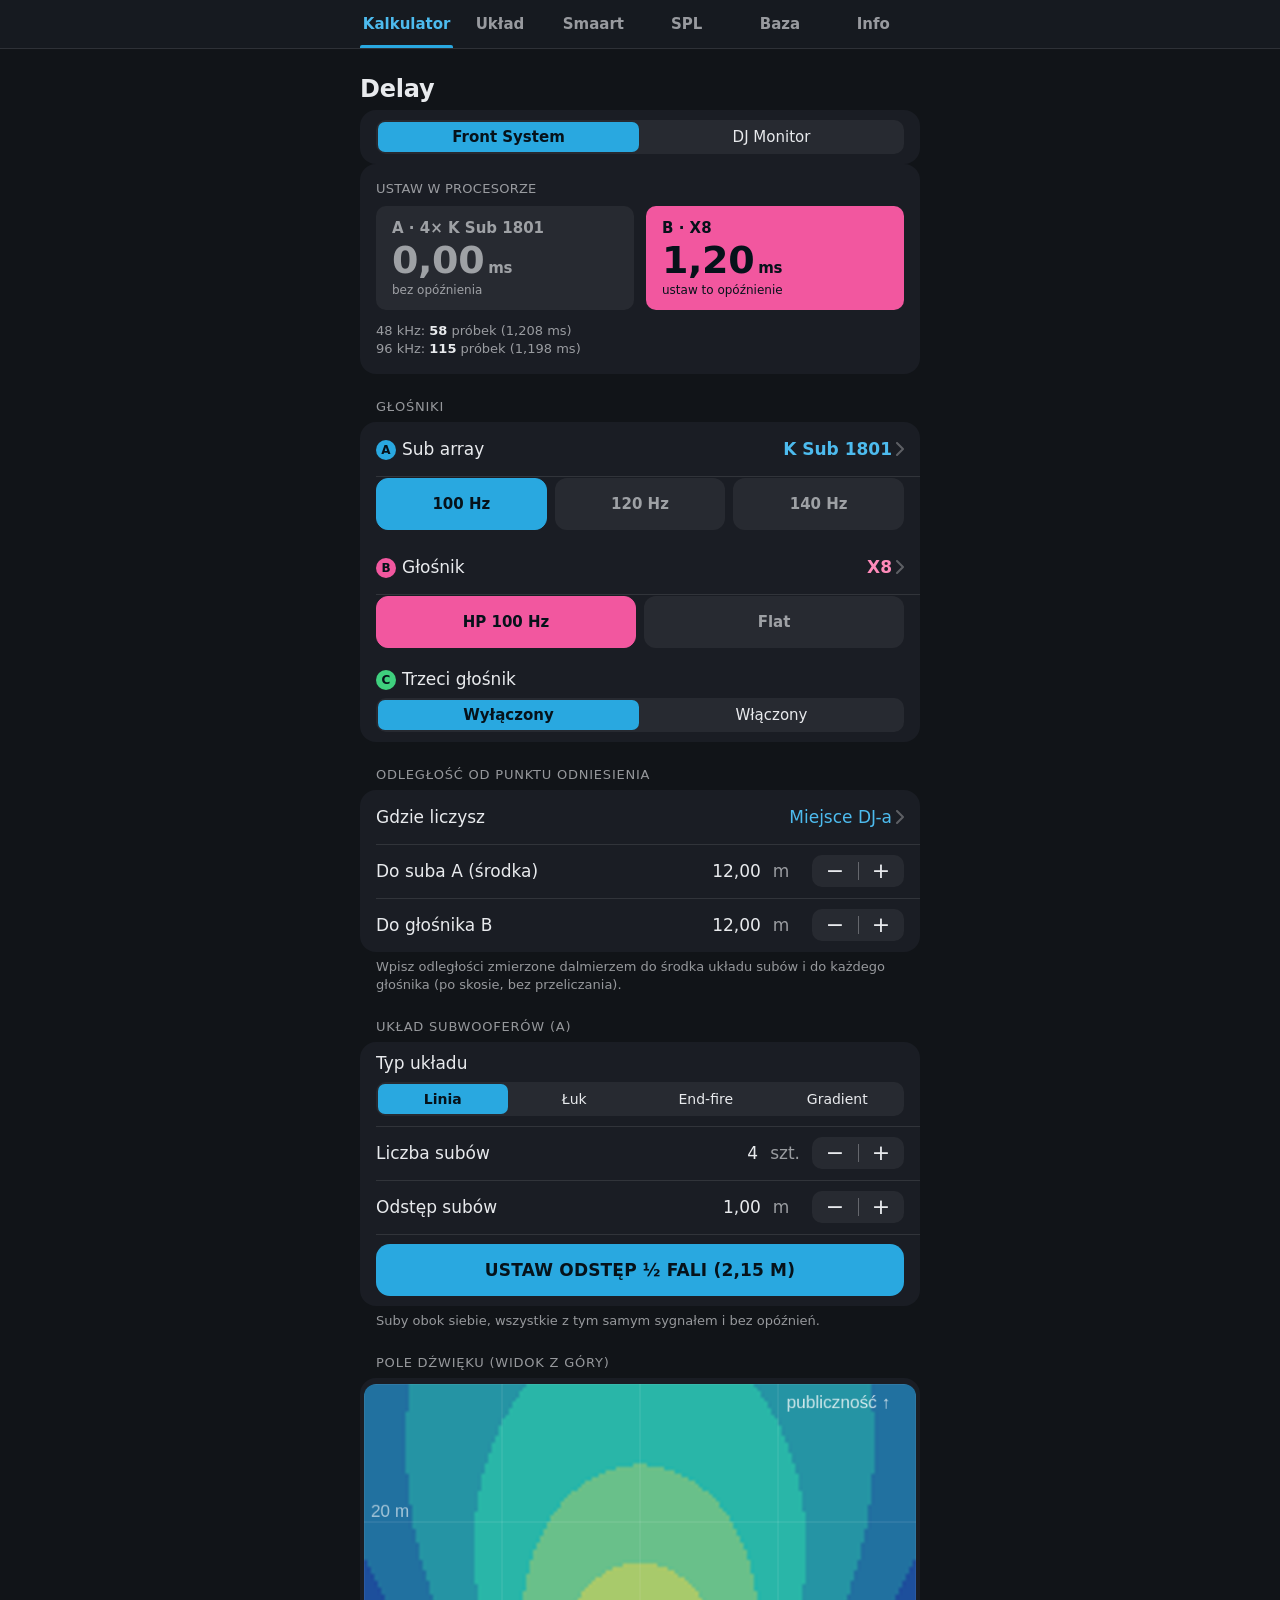
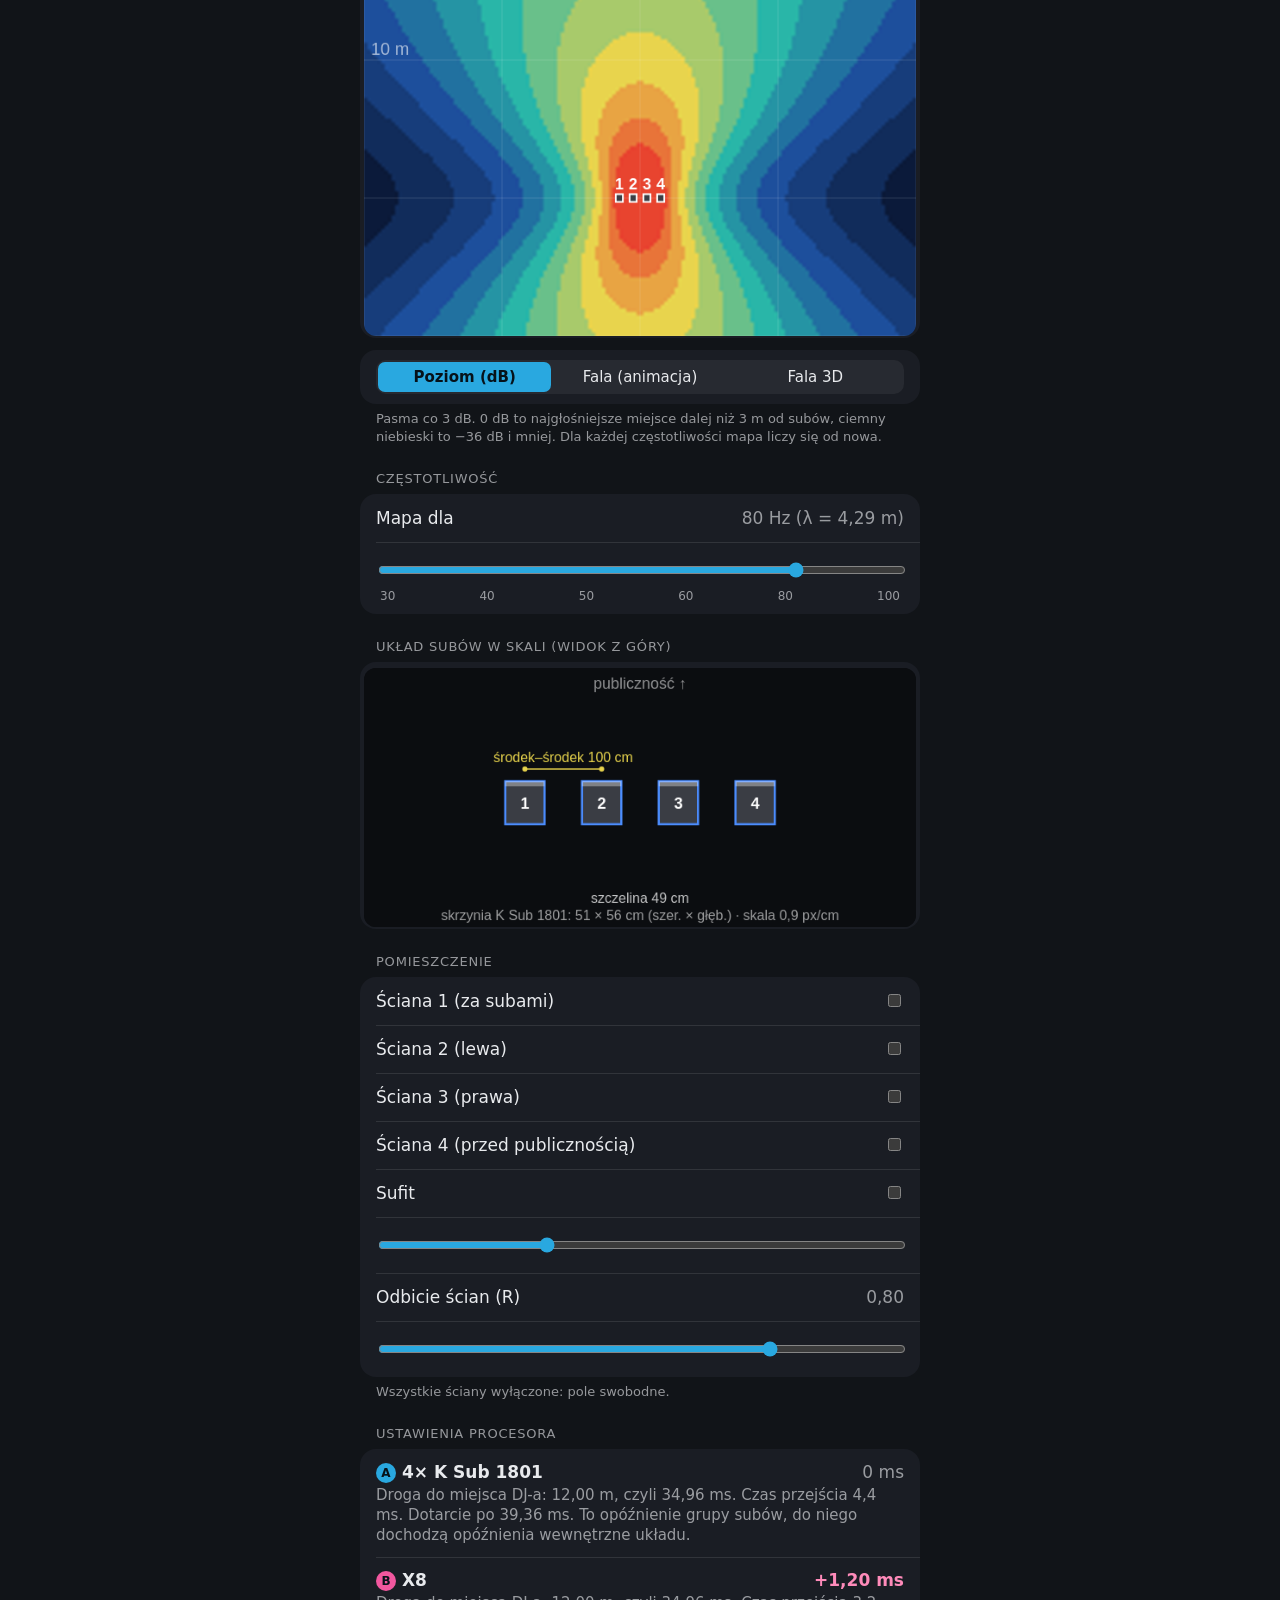
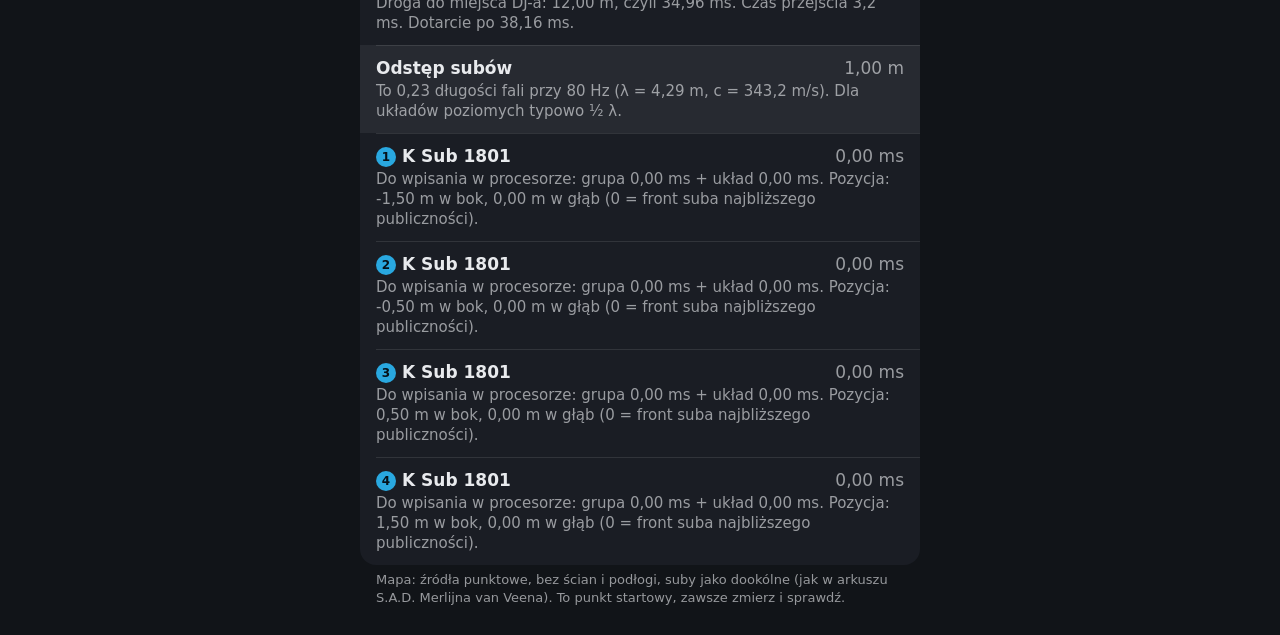
==== commit 623bf00d: "Front System: nowa kolejność sekcji Co-Authored-By: Claude Sonnet 5.5 <noreply@anthropic.com> Claude" ====
--- a/apps/delay-calculator/index.html
+++ b/apps/delay-calculator/index.html
@@ -469,6 +469,23 @@
     <h2 class="group-title">Głośniki</h2>
     <div class="group" id="fsSpk"></div>
 
+    <h2 class="group-title">Odległość od punktu odniesienia</h2>
+    <div class="group">
+      <div class="row"><span class="k">Gdzie liczysz</span>
+        <label class="pick"><select id="fref" aria-label="Punkt odniesienia">
+          <option value="dj">Miejsce DJ-a</option><option value="foh">FOH</option><option value="other">Inny punkt</option></select><svg class="chev" viewBox="0 0 8 14" aria-hidden="true"><path d="M1 1l6 6-6 6" fill="none" stroke="currentColor" stroke-width="2" stroke-linecap="round" stroke-linejoin="round"/></svg></label></div>
+      <div class="row" id=""><label class="k" for="fsDA">Do suba A (środka)</label>
+        <div class="num"><input id="fsDA" inputmode="decimal" autocomplete="off"><span class="u">m</span>
+          <div class="stepper"><button type="button" data-step="fsDA" data-dir="-1" aria-label="Mniej">−</button><button type="button" data-step="fsDA" data-dir="1" aria-label="Więcej">+</button></div></div></div>
+      <div class="row" id=""><label class="k" for="fsDB">Do głośnika B</label>
+        <div class="num"><input id="fsDB" inputmode="decimal" autocomplete="off"><span class="u">m</span>
+          <div class="stepper"><button type="button" data-step="fsDB" data-dir="-1" aria-label="Mniej">−</button><button type="button" data-step="fsDB" data-dir="1" aria-label="Więcej">+</button></div></div></div>
+      <div class="row" id="rowFSDC" hidden><label class="k" for="fsDC">Do głośnika C</label>
+        <div class="num"><input id="fsDC" inputmode="decimal" autocomplete="off"><span class="u">m</span>
+          <div class="stepper"><button type="button" data-step="fsDC" data-dir="-1" aria-label="Mniej">−</button><button type="button" data-step="fsDC" data-dir="1" aria-label="Więcej">+</button></div></div></div>
+    </div>
+    <p class="group-foot">Wpisz odległości zmierzone dalmierzem do środka układu subów i do każdego głośnika (po skosie, bez przeliczania).</p>
+
     <h2 class="group-title">Układ subwooferów (A)</h2>
     <div class="group">
       <div class="row block"><span class="k" style="margin-bottom:8px">Typ układu</span><div class="seg" id="segFSType" role="radiogroup" aria-label="Typ układu subwooferów">
@@ -494,32 +511,6 @@
     </div>
     <p class="group-foot" id="fsNote"></p>
 
-    <h2 class="group-title">Odległość od punktu odniesienia</h2>
-    <div class="group">
-      <div class="row"><span class="k">Gdzie liczysz</span>
-        <label class="pick"><select id="fref" aria-label="Punkt odniesienia">
-          <option value="dj">Miejsce DJ-a</option><option value="foh">FOH</option><option value="other">Inny punkt</option></select><svg class="chev" viewBox="0 0 8 14" aria-hidden="true"><path d="M1 1l6 6-6 6" fill="none" stroke="currentColor" stroke-width="2" stroke-linecap="round" stroke-linejoin="round"/></svg></label></div>
-      <div class="row" id=""><label class="k" for="fsDA">Do suba A (środka)</label>
-        <div class="num"><input id="fsDA" inputmode="decimal" autocomplete="off"><span class="u">m</span>
-          <div class="stepper"><button type="button" data-step="fsDA" data-dir="-1" aria-label="Mniej">−</button><button type="button" data-step="fsDA" data-dir="1" aria-label="Więcej">+</button></div></div></div>
-      <div class="row" id=""><label class="k" for="fsDB">Do głośnika B</label>
-        <div class="num"><input id="fsDB" inputmode="decimal" autocomplete="off"><span class="u">m</span>
-          <div class="stepper"><button type="button" data-step="fsDB" data-dir="-1" aria-label="Mniej">−</button><button type="button" data-step="fsDB" data-dir="1" aria-label="Więcej">+</button></div></div></div>
-      <div class="row" id="rowFSDC" hidden><label class="k" for="fsDC">Do głośnika C</label>
-        <div class="num"><input id="fsDC" inputmode="decimal" autocomplete="off"><span class="u">m</span>
-          <div class="stepper"><button type="button" data-step="fsDC" data-dir="-1" aria-label="Mniej">−</button><button type="button" data-step="fsDC" data-dir="1" aria-label="Więcej">+</button></div></div></div>
-    </div>
-    <p class="group-foot">Wpisz odległości zmierzone dalmierzem do środka układu subów i do każdego głośnika (po skosie, bez przeliczania).</p>
-
-    <h2 class="group-title">Częstotliwość</h2>
-    <div class="group">
-      <div class="row"><span class="k">Mapa dla</span><span class="v mono" id="fsFval">80 Hz</span></div>
-      <div class="row block"><input type="range" id="fsF" min="0" max="5" step="1" aria-label="Częstotliwość mapy" style="width:100%">
-        <div class="fsticks"><span>30</span><span>40</span><span>50</span><span>60</span><span>80</span><span>100</span></div></div>
-    </div>
-
-    <h2 class="group-title">Układ subów w skali (widok z góry)</h2>
-    <div class="stage"><canvas id="fsLay" width="640" height="300" role="img" aria-label="Rozmieszczenie skrzyń subwooferów w skali, z odstępami"></canvas></div>
     <h2 class="group-title">Pole dźwięku (widok z góry)</h2>
     <div class="stage" id="fsStage2"><canvas id="fsCv" width="640" height="640" role="img" aria-label="Mapa pola dźwięku subwooferów widziana z góry"></canvas></div>
     <div class="group" style="margin-top:12px"><div class="row block"><div class="seg" id="segFSView" role="radiogroup" aria-label="Widok mapy">
@@ -527,6 +518,17 @@
       <label><input type="radio" name="fsview" value="wave"><span>Fala (animacja)</span></label>
       <label><input type="radio" name="fsview" value="3d"><span>Fala 3D</span></label></div></div></div>
     <div class="stage" id="fs3Stage" hidden><canvas id="fs3" width="640" height="560" role="img" aria-label="Widok 3D fali dźwiękowej w pomieszczeniu, obracany palcem"></canvas></div>
+    <p class="group-foot" id="fsMapNote"></p>
+
+    <h2 class="group-title">Częstotliwość</h2>
+    <div class="group">
+      <div class="row"><span class="k">Mapa dla</span><span class="v mono" id="fsFval">80 Hz</span></div>
+      <div class="row block"><input type="range" id="fsF" min="0" max="5" step="1" aria-label="Częstotliwość mapy" style="width:100%">
+        <div class="fsticks"><span>30</span><span>40</span><span>50</span><span>60</span><span>80</span><span>100</span></div></div>
+    </div>
+
+    <h2 class="group-title">Układ subów w skali (widok z góry)</h2>
+    <div class="stage"><canvas id="fsLay" width="640" height="300" role="img" aria-label="Rozmieszczenie skrzyń subwooferów w skali, z odstępami"></canvas></div>
     <h2 class="group-title">Pomieszczenie</h2>
     <div class="group">
       <div class="row"><label class="k" for="rw1">Ściana 1 (za subami)</label><input type="checkbox" id="rw1"></div>
@@ -540,8 +542,6 @@
       <div class="row block"><input type="range" id="fsR" min="0.2" max="1" step="0.05" style="width:100%" aria-label="Współczynnik odbicia ścian"></div>
     </div>
     <p class="group-foot" id="fsWallPos"></p>
-    <p class="group-foot" id="fsMapNote"></p>
-
     <h2 class="group-title">Ustawienia procesora</h2>
     <div class="group" id="fsOut"></div>
     <p class="group-foot">Mapa: źródła punktowe, bez ścian i podłogi, suby jako dookólne (jak w arkuszu S.A.D. Merlijna van Veena). To punkt startowy, zawsze zmierz i sprawdź.</p>
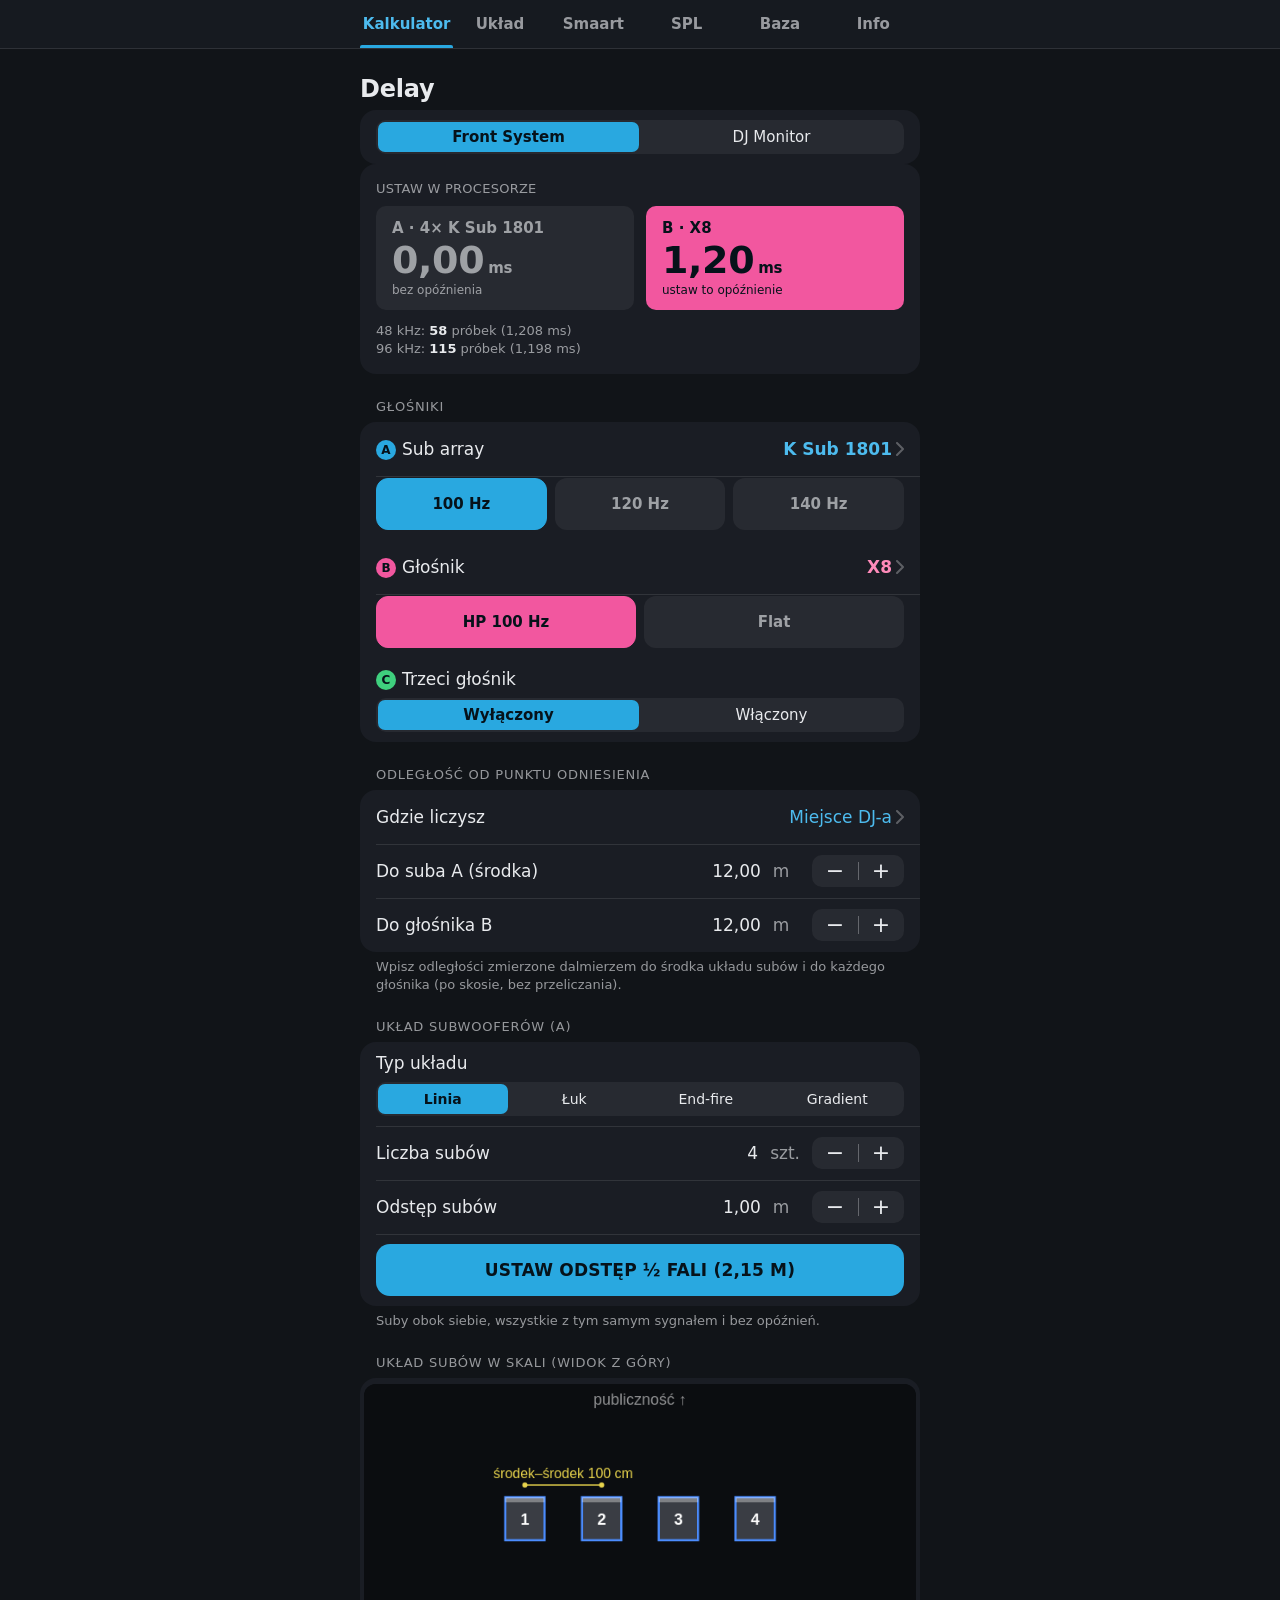
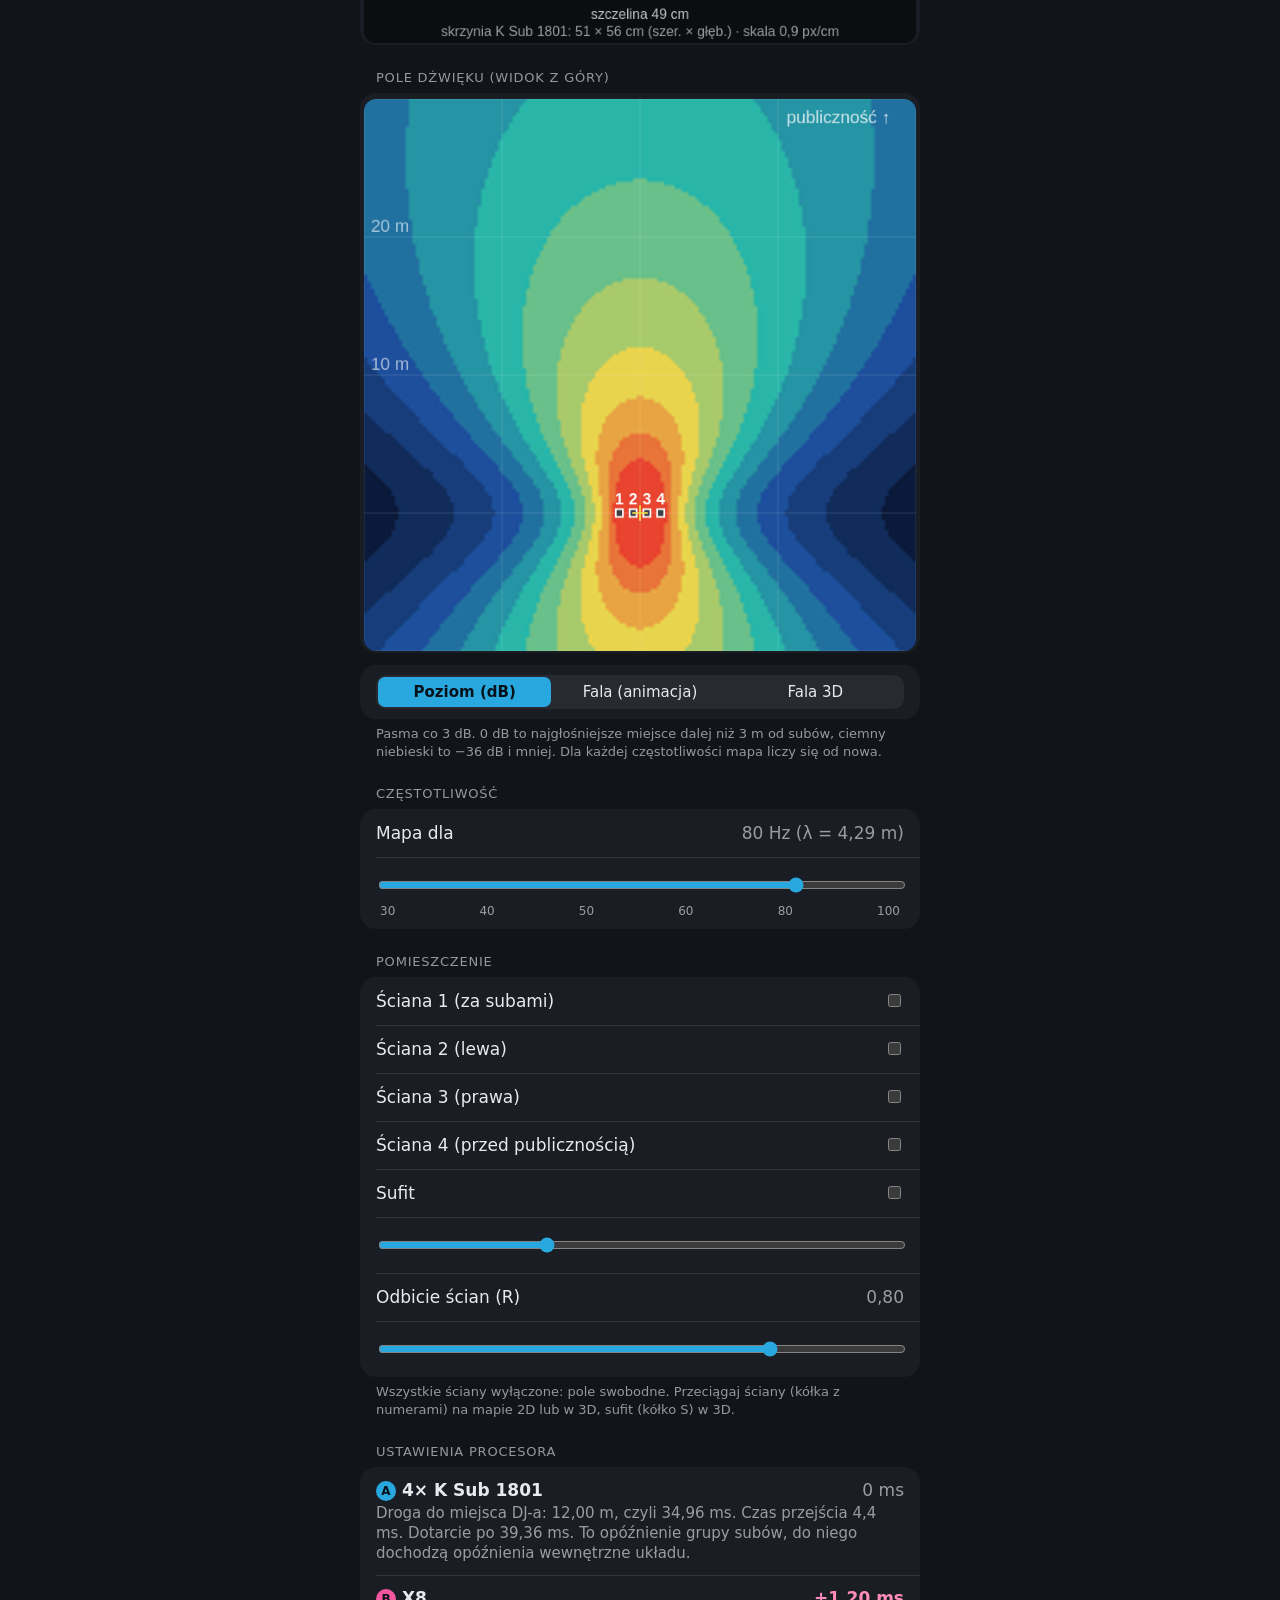
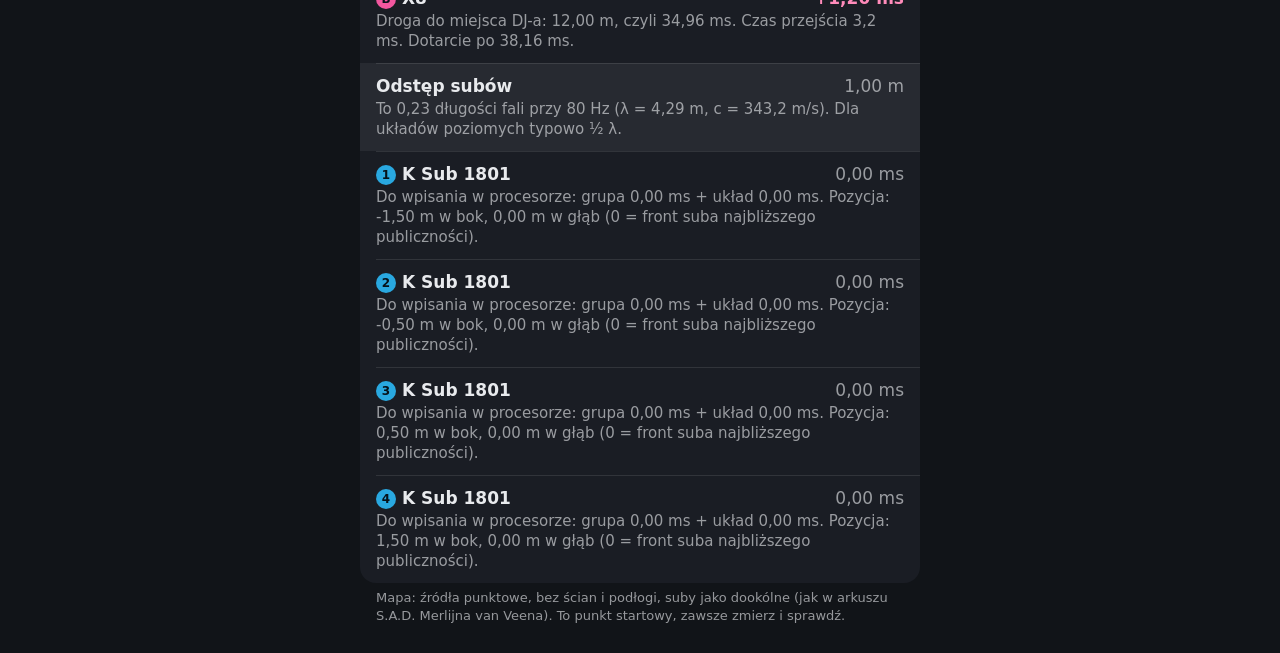
==== commit 9bb9fd5a: "Front System: fala w czasie z odbiciami, przeciąganie ścian i sufitu w 2D/3D z odległością od środka" ====
--- a/apps/delay-calculator/index.html
+++ b/apps/delay-calculator/index.html
@@ -511,12 +511,16 @@
     </div>
     <p class="group-foot" id="fsNote"></p>
 
+    <h2 class="group-title">Układ subów w skali (widok z góry)</h2>
+    <div class="stage"><canvas id="fsLay" width="640" height="300" role="img" aria-label="Rozmieszczenie skrzyń subwooferów w skali, z odstępami"></canvas></div>
     <h2 class="group-title">Pole dźwięku (widok z góry)</h2>
     <div class="stage" id="fsStage2"><canvas id="fsCv" width="640" height="640" role="img" aria-label="Mapa pola dźwięku subwooferów widziana z góry"></canvas></div>
     <div class="group" style="margin-top:12px"><div class="row block"><div class="seg" id="segFSView" role="radiogroup" aria-label="Widok mapy">
       <label><input type="radio" name="fsview" value="spl"><span>Poziom (dB)</span></label>
       <label><input type="radio" name="fsview" value="wave"><span>Fala (animacja)</span></label>
       <label><input type="radio" name="fsview" value="3d"><span>Fala 3D</span></label></div></div></div>
+    <div class="group" id="grpSpd" style="margin-top:12px" hidden><div class="row block"><div class="seg" id="segSpd" role="radiogroup" aria-label="Tempo animacji">
+      <label><input type="radio" name="fsspd" value="w"><span>Wolno</span></label><label><input type="radio" name="fsspd" value="m"><span>Średnio</span></label><label><input type="radio" name="fsspd" value="s"><span>Szybciej</span></label></div></div></div>
     <div class="stage" id="fs3Stage" hidden><canvas id="fs3" width="640" height="560" role="img" aria-label="Widok 3D fali dźwiękowej w pomieszczeniu, obracany palcem"></canvas></div>
     <p class="group-foot" id="fsMapNote"></p>
 
@@ -527,8 +531,6 @@
         <div class="fsticks"><span>30</span><span>40</span><span>50</span><span>60</span><span>80</span><span>100</span></div></div>
     </div>
 
-    <h2 class="group-title">Układ subów w skali (widok z góry)</h2>
-    <div class="stage"><canvas id="fsLay" width="640" height="300" role="img" aria-label="Rozmieszczenie skrzyń subwooferów w skali, z odstępami"></canvas></div>
     <h2 class="group-title">Pomieszczenie</h2>
     <div class="group">
       <div class="row"><label class="k" for="rw1">Ściana 1 (za subami)</label><input type="checkbox" id="rw1"></div>
@@ -1427,40 +1429,69 @@
   });
   return { eff: out, src, c };
 }
+const FSN = 80, FSVZ = 40, SLOW = { w: 0.03, m: 0.06, s: 0.12 };
+let fsSim = { t0: 0 }, fsDragging = false;
+function fsCenter() { const s = fsSources().src; return { x: s.reduce((a, q) => a + q.x, 0) / s.length, y: s.reduce((a, q) => a + q.y, 0) / s.length }; }
 function fsCompute() {
-  const { eff, src, c } = fsEff(), f = FSF[S.fs.fi], k = 2 * Math.PI * f / c, w = 2 * Math.PI * f;
-  const three = S.fs.view === "3d", N = three ? 100 : GN, VZ = 48, hc = S.fs.room.ce ? S.fs.room.hc : 10, M = eff.length;
-  const ex = new Float32Array(M), ey = new Float32Array(M), ez = new Float32Array(M), ea = new Float32Array(M), eph = new Float32Array(M);
-  eff.forEach((e, i) => { ex[i] = e.x; ey[i] = e.y; ez[i] = e.z; ea[i] = e.a; eph[i] = -w * e.t / 1000; });
-  const point = (X, Y, Z, o, p) => {
-    let a = 0, b = 0;
-    for (let m = 0; m < M; m++) {
-      const dx = X - ex[m], dy = Y - ey[m], dz = Z - ez[m], r = Math.max(0.3, Math.sqrt(dx * dx + dy * dy + dz * dz)), ph = -k * r + eph[m], g = ea[m] / r;
-      a += g * Math.cos(ph); b += g * Math.sin(ph);
+  const { eff, src, c } = fsEff(), f = FSF[S.fs.fi], k = 2 * Math.PI * f / c, w = 2 * Math.PI * f, view = S.fs.view, M = eff.length;
+  const ex = new Float32Array(M), ey = new Float32Array(M), ez = new Float32Array(M), ea = new Float32Array(M), et = new Float32Array(M);
+  eff.forEach((e, i) => { ex[i] = e.x; ey[i] = e.y; ez[i] = e.z; ea[i] = e.a; et[i] = e.t / 1000; });
+  if (view === "spl") {                                              // pole ustalone (stacjonarne), siatka GN x GN
+    const re = new Float32Array(GN * GN), im = new Float32Array(GN * GN);
+    for (let j = 0; j < GN; j++) {
+      const Y = FSY[1] - (FSY[1] - FSY[0]) * (j + .5) / GN;
+      for (let i = 0; i < GN; i++) {
+        const X = FSX[0] + (FSX[1] - FSX[0]) * (i + .5) / GN; let a = 0, b = 0;
+        for (let m = 0; m < M; m++) {
+          const dx = X - ex[m], dy = Y - ey[m], dz = FSZR - ez[m], r = Math.max(0.3, Math.sqrt(dx * dx + dy * dy + dz * dz)), ph = -k * r - w * et[m], g = ea[m] / r;
+          a += g * Math.cos(ph); b += g * Math.sin(ph);
+        }
+        re[j * GN + i] = a; im[j * GN + i] = b;
+      }
     }
-    o[p] = a; o[p + 1] = b;
+    let mx = 1e-9;
+    for (let j = 0; j < GN; j++) for (let i = 0; i < GN; i++) {
+      const X = FSX[0] + (FSX[1] - FSX[0]) * (i + .5) / GN, Y = FSY[1] - (FSY[1] - FSY[0]) * (j + .5) / GN;
+      if (!fsOut(X, Y) && src.every(s => Math.hypot(X - s.x, Y - s.y) > 3)) mx = Math.max(mx, Math.hypot(re[j * GN + i], im[j * GN + i]));
+    }
+    fsField = { mode: "spl", re, im, mx, src, f, c, N: GN };
+    return;
+  }
+  if (fsDragging && fsField && fsField.mode === "wave") { fsField.src = src; return; }   // podczas przeciągania nie przeliczaj tablic
+  /* fala w czasie: dla każdej komórki i każdego źródła-obrazu zapamiętaj czas dojścia i zespoloną amplitudę, klatka tylko sumuje te, które już dotarły */
+  const three = view === "3d", hc = S.fs.room.ce ? S.fs.room.hc : 10;
+  const build = (n, pos) => {
+    const arr = new Float32Array(n * M), cr = new Float32Array(n * M), ci = new Float32Array(n * M), amp = new Float32Array(n); let maxArr = 0;
+    for (let p = 0; p < n; p++) {
+      const [X, Y, Z] = pos(p); let a = 0, b = 0;
+      for (let m = 0; m < M; m++) {
+        const dx = X - ex[m], dy = Y - ey[m], dz = Z - ez[m], r = Math.max(0.3, Math.sqrt(dx * dx + dy * dy + dz * dz)), ph = -k * r - w * et[m], g = ea[m] / r, q = p * M + m;
+        cr[q] = g * Math.cos(ph); ci[q] = g * Math.sin(ph); arr[q] = r / c + et[m]; a += cr[q]; b += ci[q]; if (arr[q] > maxArr) maxArr = arr[q];
+      }
+      amp[p] = Math.hypot(a, b);
+    }
+    return { n, M, arr, cr, ci, amp, maxArr, out: new Float32Array(n) };
   };
-  const re = new Float32Array(N * N), im = new Float32Array(N * N), tmp = [0, 0];
-  for (let j = 0; j < N; j++) {
-    const Y = FSY[1] - (FSY[1] - FSY[0]) * (j + .5) / N;
-    for (let i = 0; i < N; i++) {
-      const X = FSX[0] + (FSX[1] - FSX[0]) * (i + .5) / N;
-      point(X, Y, FSZR, tmp, 0); re[j * N + i] = tmp[0]; im[j * N + i] = tmp[1];
-    }
-  }
+  const Hn = FSN * FSN, H = build(Hn, p => { const i = p % FSN, j = (p / FSN) | 0; return [FSX[0] + (FSX[1] - FSX[0]) * (i + .5) / FSN, FSY[1] - (FSY[1] - FSY[0]) * (j + .5) / FSN, FSZR]; });
+  const xc = src.reduce((a, s) => a + s.x, 0) / src.length;
+  const V = three ? build(FSN * FSVZ, p => { const i = p % FSN, j = (p / FSN) | 0; return [xc, FSY[0] + (FSY[1] - FSY[0]) * (i + .5) / FSN, hc * (1 - (j + .5) / FSVZ)]; }) : null;
   let mx = 1e-9;
-  for (let j = 0; j < N; j++) for (let i = 0; i < N; i++) {
-    const X = FSX[0] + (FSX[1] - FSX[0]) * (i + .5) / N, Y = FSY[1] - (FSY[1] - FSY[0]) * (j + .5) / N;
-    if (!fsOut(X, Y) && src.every(s => Math.hypot(X - s.x, Y - s.y) > 3)) mx = Math.max(mx, Math.hypot(re[j * N + i], im[j * N + i]));
-  }
-  let vre = null, vim = null, xc = 0;
-  if (three) {                                                 // przekrój pionowy wzdłuż osi y w płaszczyźnie x = środek układu
-    xc = src.reduce((a, s) => a + s.x, 0) / src.length; vre = new Float32Array(N * VZ); vim = new Float32Array(N * VZ);
-    for (let j = 0; j < VZ; j++) { const Z = hc * (1 - (j + .5) / VZ);
-      for (let i = 0; i < N; i++) { const Y = FSY[0] + (FSY[1] - FSY[0]) * (i + .5) / N; point(xc, Y, Z, tmp, 0); vre[j * N + i] = tmp[0]; vim[j * N + i] = tmp[1]; } }
-  }
-  fsField = { re, im, mx, src, f, c, N, VZ, vre, vim, xc, hc };
-}
+  for (let p = 0; p < Hn; p++) { const i = p % FSN, j = (p / FSN) | 0, X = FSX[0] + (FSX[1] - FSX[0]) * (i + .5) / FSN, Y = FSY[1] - (FSY[1] - FSY[0]) * (j + .5) / FSN;
+    if (!fsOut(X, Y) && src.every(s => Math.hypot(X - s.x, Y - s.y) > 3)) mx = Math.max(mx, H.amp[p]); }
+  const tEnd = Math.max(H.maxArr, V ? V.maxArr : 0) + 3 / f + 0.05;
+  fsField = { mode: "wave", H, V, mx, src, f, c, w, N: FSN, VZ: FSVZ, xc, hc, cyc: tEnd + 0.35 };
+  fsSim.t0 = performance.now();
+}
+function fsWaveAt(T, ts, f, w) {
+  const { n, M, arr, cr, ci, out } = T, wt = w * ts, cw = Math.cos(wt), sw = Math.sin(wt);
+  for (let p = 0; p < n; p++) {
+    let a = 0, b = 0; const base = p * M;
+    for (let m = 0; m < M; m++) { const x = (ts - arr[base + m]) * f; if (x <= 0) continue; const g = x >= 1 ? 1 : x * x * (3 - 2 * x); a += g * cr[base + m]; b += g * ci[base + m]; }
+    out[p] = a * cw - b * sw;
+  }
+  return out;
+}
+function fsTime(tms) { return (((tms - fsSim.t0) / 1000) * SLOW[S.fs.spd || "m"]) % fsField.cyc; }
 const CMAP = [[0, [11, 26, 58]], [.25, [29, 79, 156]], [.5, [41, 182, 168]], [.75, [232, 212, 77]], [1, [232, 68, 47]]];
 function cmap(t) {
   t = Math.min(1, Math.max(0, t));
@@ -1474,30 +1505,26 @@
 function fsDraw(tms) {
   if (S.fs.view === "3d") return fsDraw3(tms);
   const cv = $("fsCv"); if (!cv || !fsField) return;
-  const ctx = cv.getContext("2d"), o = fsOff.getContext("2d"), img = o.createImageData(GN, GN), F = fsField, wave = S.fs.view === "wave";
-  const ph = wave ? (tms / 1000) * 2 * Math.PI * 0.6 : 0, cp = Math.cos(ph), sp = Math.sin(ph);
-  for (let j = 0; j < GN; j++) {
-    const Y = FSY[1] - (FSY[1] - FSY[0]) * (j + .5) / GN;
-    for (let i = 0; i < GN; i++) {
-      const p = j * GN + i, a = F.re[p], b = F.im[p];
-      let col;
-      if (wave) {                                                     // chwilowe ciśnienie pomnożone przez odległość, żeby było widać falę daleko
-        const X = FSX[0] + (FSX[1] - FSX[0]) * (i + .5) / GN, rr = Math.max(1, Math.hypot(X, Y + 2));
-        const v = (a * cp - b * sp) * rr / (F.mx * 12), m = Math.min(1, Math.abs(v) ** 0.7);
-        col = v >= 0 ? [20 + 215 * m, 22 + 50 * m, 28 + 20 * m] : [20 + 10 * m, 22 + 110 * m, 28 + 215 * m];
-      } else {
-        const lv = 20 * Math.log10(Math.hypot(a, b) / F.mx + 1e-9);            // 0 dB = maksimum dalej niż 3 m od subów
-        const q = Math.round(lv / 3) * 3;                                      // pasma co 3 dB jak w S.A.D.
-        col = cmap((q + 36) / 36);
+  const ctx = cv.getContext("2d"), F = fsField, wave = S.fs.view === "wave";
+  if ((wave && F.mode !== "wave") || (!wave && F.mode !== "spl")) return;
+  const W = cv.width, H = cv.height; ctx.imageSmoothingEnabled = true; ctx.imageSmoothingQuality = "high";
+  if (wave) {
+    paintTex(texH, F.H, F.N, F.N, fsTime(tms), (i, j) => [FSX[0] + (FSX[1] - FSX[0]) * (i + .5) / F.N, FSY[1] - (FSY[1] - FSY[0]) * (j + .5) / F.N, FSZR]);
+    ctx.drawImage(texH, 0, 0, W, H);
+  } else {
+    const o = fsOff.getContext("2d"), img = o.createImageData(GN, GN);
+    for (let j = 0; j < GN; j++) {
+      const Y = FSY[1] - (FSY[1] - FSY[0]) * (j + .5) / GN;
+      for (let i = 0; i < GN; i++) {
+        const p = j * GN + i, X = FSX[0] + (FSX[1] - FSX[0]) * (i + .5) / GN;
+        const lv = 20 * Math.log10(Math.hypot(F.re[p], F.im[p]) / F.mx + 1e-9);            // 0 dB = maksimum dalej niż 3 m od subów
+        const q = Math.round(lv / 3) * 3;                                                  // pasma co 3 dB jak w S.A.D.
+        let col = cmap((q + 36) / 36); if (fsOut(X, Y)) col = [col[0] * .25, col[1] * .25, col[2] * .25];
+        const q4 = p * 4; img.data[q4] = col[0]; img.data[q4 + 1] = col[1]; img.data[q4 + 2] = col[2]; img.data[q4 + 3] = 255;
       }
-      { const X2 = FSX[0] + (FSX[1] - FSX[0]) * (i + .5) / GN; if (fsOut(X2, Y)) col = [col[0] * .25, col[1] * .25, col[2] * .25]; }
-      const q4 = p * 4; img.data[q4] = col[0]; img.data[q4 + 1] = col[1]; img.data[q4 + 2] = col[2]; img.data[q4 + 3] = 255;
     }
-  }
-  o.putImageData(img, 0, 0);
-  const W = cv.width, H = cv.height;
-  ctx.imageSmoothingEnabled = true; ctx.imageSmoothingQuality = "high";
-  ctx.drawImage(fsOff, 0, 0, W, H);
+    o.putImageData(img, 0, 0); ctx.drawImage(fsOff, 0, 0, W, H);
+  }
   const px = x => (x - FSX[0]) / (FSX[1] - FSX[0]) * W, py = y => (FSY[1] - y) / (FSY[1] - FSY[0]) * H;
   ctx.strokeStyle = "rgba(255,255,255,.14)"; ctx.lineWidth = 1; ctx.fillStyle = "rgba(255,255,255,.6)"; ctx.font = "20px -apple-system, sans-serif";
   for (let x = -20; x <= 20; x += 10) { ctx.beginPath(); ctx.moveTo(px(x), 0); ctx.lineTo(px(x), H); ctx.stroke(); }
@@ -1519,9 +1546,15 @@
     ctx.stroke();
     const hx = ax === 0 ? px(v) : W - 40, hy = ax === 0 ? 40 : py(v); ctx.beginPath(); ctx.arc(hx, hy, 17, 0, 7); ctx.fill();
     ctx.fillStyle = "#111"; ctx.font = "bold 20px -apple-system, sans-serif"; ctx.textAlign = "center"; ctx.fillText(lab, hx, hy + 7); ctx.textAlign = "start";
+    { const cc = fsCenter(), dc = ax === 0 ? v - cc.x : v - cc.y; ctx.fillStyle = WC[q]; ctx.font = "bold 19px -apple-system, sans-serif";
+      if (ax === 0) { ctx.textAlign = dc < 0 ? "left" : "right"; ctx.fillText(fmt(Math.abs(dc), 1) + " m", hx + (dc < 0 ? 26 : -26), hy + 7); } else { ctx.textAlign = "right"; ctx.fillText(fmt(Math.abs(dc), 1) + " m", hx - 26, hy - 8); } ctx.textAlign = "start"; }
     fsWalls.push({ key, ax, v, px: ax === 0 ? px(v) : null, py: ax === 1 ? py(v) : null });
   });
+  { const cc = fsCenter(); ctx.strokeStyle = "#E8D44D"; ctx.lineWidth = 2; ctx.beginPath(); ctx.moveTo(px(cc.x) - 9, py(cc.y)); ctx.lineTo(px(cc.x) + 9, py(cc.y)); ctx.moveTo(px(cc.x), py(cc.y) - 9); ctx.lineTo(px(cc.x), py(cc.y) + 9); ctx.stroke(); }
   ctx.fillStyle = "rgba(255,255,255,.8)"; ctx.font = "20px -apple-system, sans-serif"; ctx.fillText("publiczność ↑", W - 150, 28);
+  ctx.fillStyle = "rgba(255,255,255,.7)"; ctx.font = "18px -apple-system, sans-serif";
+  if (S.fs.room.ce) ctx.fillText("sufit: " + fmt(S.fs.room.hc, 1) + " m nad podłogą", 8, H - 10);
+  if (F.mode === "wave") ctx.fillText("t = " + fmt(fsTime(tms) * 1000, 0) + " ms (zwolnione)", W - 250, H - 10);
 }
 
 /* Układ subów w skali: skrzynie w prawdziwych wymiarach z karty katalogowej, z widocznymi odstępami */
@@ -1589,49 +1622,45 @@
     tri(ctx, img, [u1 * tw, v0 * th], [u1 * tw, v1 * th], [u0 * tw, v1 * th], q10, q11, q01);
   }
 }
-function paintTex(cv, re, im, N, M, wave, cp, sp, pos) {
-  if (cv.width !== N || cv.height !== M) { cv.width = N; cv.height = M; }
-  const o = cv.getContext("2d"), img = o.createImageData(N, M), F = fsField;
-  for (let j = 0; j < M; j++) for (let i = 0; i < N; i++) {
-    const p = j * N + i, [X, Y, Z] = pos(i, j), rr = Math.max(1, Math.hypot(X, Y + 2, Z - 0.5));
-    const v = (re[p] * cp - im[p] * sp) * rr / (F.mx * 12), m = Math.min(1, Math.abs(v) ** 0.7);
+function paintTex(cv, T, N, Mrows, ts, pos) {
+  if (cv.width !== N || cv.height !== Mrows) { cv.width = N; cv.height = Mrows; }
+  const F = fsField, vals = fsWaveAt(T, ts, F.f, F.w), o = cv.getContext("2d"), img = o.createImageData(N, Mrows), zmax = S.fs.room.ce ? S.fs.room.hc : 1e9;
+  for (let p = 0; p < N * Mrows; p++) {
+    const [X, Y, Z] = pos(p % N, (p / N) | 0), rr = Math.max(1, Math.hypot(X, Y + 2, Z - 0.5));
+    const v = vals[p] * rr / (F.mx * 12), m = Math.min(1, Math.abs(v) ** 0.7);
     let col = v >= 0 ? [20 + 215 * m, 22 + 50 * m, 28 + 20 * m] : [20 + 10 * m, 22 + 110 * m, 28 + 215 * m];
-    if (Z > F.hc || fsOut(X, Y)) col = col.map(x => x * .3);
+    if (Z > zmax || fsOut(X, Y)) col = col.map(x => x * .3);
     const q4 = p * 4; img.data[q4] = col[0]; img.data[q4 + 1] = col[1]; img.data[q4 + 2] = col[2]; img.data[q4 + 3] = 255;
   }
   o.putImageData(img, 0, 0);
 }
+let fsCamInfo = null;
 function fsDraw3(tms) {
-  const cv = $("fs3"), F = fsField; if (!cv || !F || !F.vre) return;
-  const ctx = cv.getContext("2d"), W = cv.width, H = cv.height, rm = S.fs.room, N = F.N, VZ = F.VZ;
-  const ph = (tms / 1000) * 2 * Math.PI * 0.6, cp = Math.cos(ph), sp = Math.sin(ph);
-  paintTex(texH, F.re, F.im, N, N, true, cp, sp, (i, j) => [FSX[0] + (FSX[1] - FSX[0]) * (i + .5) / N, FSY[1] - (FSY[1] - FSY[0]) * (j + .5) / N, FSZR]);
-  paintTex(texV, F.vre, F.vim, N, VZ, true, cp, sp, (i, j) => [F.xc, FSY[0] + (FSY[1] - FSY[0]) * (i + .5) / N, F.hc * (1 - (j + .5) / VZ)]);
-  /* kamera */
+  const cv = $("fs3"), F = fsField; if (!cv || !F || F.mode !== "wave" || !F.V) return;
+  const ctx = cv.getContext("2d"), W = cv.width, H = cv.height, rm = S.fs.room, N = F.N, VZ = F.VZ, ts = fsTime(tms);
+  paintTex(texH, F.H, N, N, ts, (i, j) => [FSX[0] + (FSX[1] - FSX[0]) * (i + .5) / N, FSY[1] - (FSY[1] - FSY[0]) * (j + .5) / N, FSZR]);
+  paintTex(texV, F.V, N, VZ, ts, (i, j) => [F.xc, FSY[0] + (FSY[1] - FSY[0]) * (i + .5) / N, F.hc * (1 - (j + .5) / VZ)]);
   const T = [0, 10, 3], cy = Math.cos(cam.pit), E = [T[0] + cam.dist * cy * Math.sin(cam.yaw), T[1] - cam.dist * cy * Math.cos(cam.yaw), T[2] + cam.dist * Math.sin(cam.pit)];
   const fw = [T[0] - E[0], T[1] - E[1], T[2] - E[2]], fl = Math.hypot(...fw); fw.forEach((v, i) => fw[i] = v / fl);
   let rt = [fw[1], -fw[0], 0]; const rl = Math.hypot(...rt); rt = rt.map(v => v / rl);
-  const up = [rt[1] * fw[2] - rt[2] * fw[1], rt[2] * fw[0] - rt[0] * fw[2], rt[0] * fw[1] - rt[1] * fw[0]], FOC = W * 1.15;
+  const up = [rt[1] * fw[2] - rt[2] * fw[1], rt[2] * fw[0] - rt[0] * fw[2], rt[0] * fw[1] - rt[1] * fw[0]], FOC = W * 1.15, CY = H * .52;
   const pr = p => { const v = [p[0] - E[0], p[1] - E[1], p[2] - E[2]], x = v[0] * rt[0] + v[1] * rt[1] + v[2] * rt[2], y = v[0] * up[0] + v[1] * up[1] + v[2] * up[2], z = v[0] * fw[0] + v[1] * fw[1] + v[2] * fw[2];
-    return [W / 2 + x / Math.max(.5, z) * FOC, H * .52 - y / Math.max(.5, z) * FOC, z]; };
+    return [W / 2 + x / Math.max(.5, z) * FOC, CY - y / Math.max(.5, z) * FOC, z]; };
   ctx.fillStyle = "#0B0D10"; ctx.fillRect(0, 0, W, H);
   const items = [];
   const quad = (pts, fill, stroke, lw) => { const q = pts.map(pr); items.push({ d: q.reduce((a, p) => a + p[2], 0) / q.length, f: () => { ctx.beginPath(); q.forEach((p, i) => i ? ctx.lineTo(p[0], p[1]) : ctx.moveTo(p[0], p[1])); ctx.closePath(); if (fill) { ctx.fillStyle = fill; ctx.fill(); } if (stroke) { ctx.strokeStyle = stroke; ctx.lineWidth = lw || 1.5; ctx.stroke(); } } }); };
-  const x0 = rm.w2 ? rm.x0 : FSX[0], x1 = rm.w3 ? rm.x1 : FSX[1], y0 = rm.w1 ? rm.y1 : FSY[0], y1 = rm.w4 ? rm.y2 : FSY[1], hw = F.hc;
+  const x0 = rm.w2 ? rm.x0 : FSX[0], x1 = rm.w3 ? rm.x1 : FSX[1], y0 = rm.w1 ? rm.y1 : FSY[0], y1 = rm.w4 ? rm.y2 : FSY[1], hw = rm.ce ? rm.hc : Math.max(6, rm.hc);
   const WC = ["#FFB84D", "#4DD0E1", "#B58CFF", "#7BE07B"], al = c => c + "30";
-  quad([[FSX[0], FSY[1], 0], [FSX[1], FSY[1], 0], [FSX[0], FSY[0], 0], [FSX[1], FSY[0], 0]].map((p, i) => p).filter((p, i) => true).slice(0, 0), null, null);
-  const floor = [[x0, y1, 0], [x1, y1, 0], [x1, y0, 0], [x0, y0, 0]]; quad(floor, "rgba(255,255,255,.04)", "rgba(255,255,255,.25)");
+  quad([[x0, y1, 0], [x1, y1, 0], [x1, y0, 0], [x0, y0, 0]], "rgba(255,255,255,.04)", "rgba(255,255,255,.25)");
   if (rm.w1) quad([[x0, y0, 0], [x1, y0, 0], [x1, y0, hw], [x0, y0, hw]], al(WC[0]), WC[0], 2.5);
   if (rm.w2) quad([[x0, y0, 0], [x0, y1, 0], [x0, y1, hw], [x0, y0, hw]], al(WC[1]), WC[1], 2.5);
   if (rm.w3) quad([[x1, y0, 0], [x1, y1, 0], [x1, y1, hw], [x1, y0, hw]], al(WC[2]), WC[2], 2.5);
   if (rm.w4) quad([[x0, y1, 0], [x1, y1, 0], [x1, y1, hw], [x0, y1, hw]], al(WC[3]), WC[3], 2.5);
   if (rm.ce) quad([[x0, y0, hw], [x1, y0, hw], [x1, y1, hw], [x0, y1, hw]], "rgba(255,255,255,.10)", "rgba(255,255,255,.6)", 2);
-  /* płaszczyzny z falą */
   const PH = [[FSX[0], FSY[1], FSZR], [FSX[1], FSY[1], FSZR], [FSX[0], FSY[0], FSZR], [FSX[1], FSY[0], FSZR]].map(pr);
   items.push({ d: PH.reduce((a, p) => a + p[2], 0) / 4 + 0.01, f: () => drawTex(ctx, texH, N, N, PH, 8) });
   const PV = [[F.xc, FSY[0], F.hc], [F.xc, FSY[1], F.hc], [F.xc, FSY[0], 0], [F.xc, FSY[1], 0]].map(pr);
   items.push({ d: PV.reduce((a, p) => a + p[2], 0) / 4 - 0.01, f: () => drawTex(ctx, texV, N, VZ, PV, 10) });
-  /* skrzynie subów w skali */
   const dm = dimsOf(modelOf(S.fs.A)), bw = dm[1] / 2, bd = dm[2] / 2, bh = dm[0];
   F.src.forEach(s => {
     const a = s.x - bw, b = s.x + bw, c = s.y - bd, d = s.y + bd, fc = s.pol < 0 ? "#a04040" : "#6b7078";
@@ -1640,50 +1669,79 @@
     quad([[a, c, 0], [a, d, 0], [a, d, bh], [a, c, bh]], "#555a62", "#fff", 1); quad([[b, c, 0], [b, d, 0], [b, d, bh], [b, c, bh]], "#555a62", "#fff", 1);
   });
   items.sort((p, q) => q.d - p.d).forEach(it => it.f());
+  /* uchwyty do przeciągania: ściany (numery) i sufit (S), z odległością od środka układu subów */
+  const cc = fsCenter(), cxm = (x0 + x1) / 2, cym = (y0 + y1) / 2, hs = [];
+  if (rm.w1) hs.push({ key: "w1", p: [cxm, y0, hw], lab: "1", col: WC[0], txt: fmt(Math.abs(rm.y1 - cc.y), 1) + " m" });
+  if (rm.w2) hs.push({ key: "w2", p: [x0, cym, hw], lab: "2", col: WC[1], txt: fmt(Math.abs(rm.x0 - cc.x), 1) + " m" });
+  if (rm.w3) hs.push({ key: "w3", p: [x1, cym, hw], lab: "3", col: WC[2], txt: fmt(Math.abs(rm.x1 - cc.x), 1) + " m" });
+  if (rm.w4) hs.push({ key: "w4", p: [cxm, y1, hw], lab: "4", col: WC[3], txt: fmt(Math.abs(rm.y2 - cc.y), 1) + " m" });
+  if (rm.ce) hs.push({ key: "ce", p: [cxm, cym, hw], lab: "S", col: "#ffffff", txt: fmt(rm.hc, 1) + " m" });
+  fsCamInfo = { E, fw, rt, up, FOC, CY, W, H, hs: [] };
+  hs.forEach(h => { const q = pr(h.p); fsCamInfo.hs.push({ key: h.key, x: q[0], y: q[1], d: q[2] });
+    ctx.fillStyle = h.col; ctx.beginPath(); ctx.arc(q[0], q[1], 16, 0, 7); ctx.fill(); ctx.fillStyle = "#111"; ctx.font = "bold 19px -apple-system, sans-serif"; ctx.textAlign = "center"; ctx.fillText(h.lab, q[0], q[1] + 7);
+    ctx.fillStyle = h.col; ctx.fillText(h.txt, q[0], q[1] - 24); ctx.textAlign = "start"; });
   ctx.fillStyle = "rgba(255,255,255,.7)"; ctx.font = "18px -apple-system, sans-serif";
   const lab = (t, p) => { const q = pr(p); ctx.fillText(t, q[0] + 6, q[1] - 6); };
   lab("publiczność →", [0, 30, 0.3]); lab("suby", [0, 0, bh + .3]);
-  ctx.fillStyle = "rgba(255,255,255,.55)"; ctx.fillText("czerwony: nadciśnienie · niebieski: podciśnienie", 12, H - 12);
-}
-let fsDragW = null, fsPtrs = new Map(), fsPinch = 0;
+  ctx.fillStyle = "rgba(255,255,255,.55)"; ctx.fillText("czerwony: nadciśnienie · niebieski: podciśnienie · t = " + fmt(ts * 1000, 0) + " ms (zwolnione)", 12, H - 12);
+}
+let fsDragW = null, fsDragH = null, fsPtrs = new Map(), fsPinch = 0;
 function wallFromEvent(e, cv) {
   const rc = cv.getBoundingClientRect(), sx = cv.width / rc.width, X = (e.clientX - rc.left) * sx, Y = (e.clientY - rc.top) * sx;
   return { X, Y, W: cv.width, H: cv.height, x: FSX[0] + X / cv.width * (FSX[1] - FSX[0]), y: FSY[1] - Y / cv.height * (FSY[1] - FSY[0]) };
 }
+function fsClampWall(key, x, y) {
+  const rm = S.fs.room, srcs = fsField ? fsField.src : [{ x: 0, y: 0 }], rd = v => Math.round(v * 10) / 10;
+  const mnx = Math.min(...srcs.map(s => s.x)) - 1, mxx = Math.max(...srcs.map(s => s.x)) + 1, mny = Math.min(...srcs.map(s => s.y)) - 1;
+  if (key === "w2") rm.x0 = rd(Math.max(-19, Math.min(mnx, x))); if (key === "w3") rm.x1 = rd(Math.min(19, Math.max(mxx, x)));
+  if (key === "w1") rm.y1 = rd(Math.max(-9, Math.min(mny, y))); if (key === "w4") rm.y2 = rd(Math.min(29, Math.max(3, y)));
+}
 (function wire3d() {
   const c2 = $("fsCv"), c3 = $("fs3");
   let pend = false; const redo = () => { if (pend) return; pend = true; requestAnimationFrame(() => { pend = false; update(false); }); };
+  const finish = () => { if (fsDragging) { fsDragging = false; update(); } };
   c2.style.touchAction = "pan-y";
   c2.addEventListener("pointerdown", e => {
     const q = wallFromEvent(e, c2); let best = null, bd = 34;
     fsWalls.forEach(w => { const dd = w.ax === 0 ? Math.abs(q.X - w.px) : Math.abs(q.Y - w.py); if (dd < bd) { bd = dd; best = w; } });
-    if (best) { fsDragW = best; c2.setPointerCapture(e.pointerId); c2.style.touchAction = "none"; e.preventDefault(); }
-  });
-  c2.addEventListener("pointermove", e => {
-    if (!fsDragW) return; const q = wallFromEvent(e, c2), rm = S.fs.room, srcs = fsField ? fsField.src : [{ x: 0, y: 0 }];
-    const mnx = Math.min(...srcs.map(s => s.x)) - 1, mxx = Math.max(...srcs.map(s => s.x)) + 1, mny = Math.min(...srcs.map(s => s.y)) - 1;
-    const rd = v => Math.round(v * 10) / 10;
-    if (fsDragW.key === "w2") rm.x0 = rd(Math.max(-19, Math.min(mnx, q.x))); if (fsDragW.key === "w3") rm.x1 = rd(Math.min(19, Math.max(mxx, q.x)));
-    if (fsDragW.key === "w1") rm.y1 = rd(Math.max(-9, Math.min(mny, q.y))); if (fsDragW.key === "w4") rm.y2 = rd(Math.min(29, Math.max(3, q.y)));
-    e.preventDefault(); redo();
-  });
-  const end = e => { if (fsDragW) { fsDragW = null; c2.style.touchAction = "pan-y"; } };
-  c2.addEventListener("pointerup", end); c2.addEventListener("pointercancel", end);
-  /* kamera 3D */
+    if (best) { fsDragW = best; fsDragging = true; c2.setPointerCapture(e.pointerId); c2.style.touchAction = "none"; e.preventDefault(); }
+  });
+  c2.addEventListener("pointermove", e => { if (!fsDragW) return; const q = wallFromEvent(e, c2); fsClampWall(fsDragW.key, q.x, q.y); e.preventDefault(); redo(); });
+  const end2 = () => { if (fsDragW) { fsDragW = null; c2.style.touchAction = "pan-y"; finish(); } };
+  c2.addEventListener("pointerup", end2); c2.addEventListener("pointercancel", end2);
+  /* 3D: uchwyt (ściana/sufit) przeciągany, w pozostałych miejscach obrót kamery */
   c3.style.touchAction = "none";
-  c3.addEventListener("pointerdown", e => { c3.setPointerCapture(e.pointerId); fsPtrs.set(e.pointerId, [e.clientX, e.clientY]); if (fsPtrs.size === 2) { const [a, b] = [...fsPtrs.values()]; fsPinch = Math.hypot(a[0] - b[0], a[1] - b[1]); } });
+  const cpos = e => { const rc = c3.getBoundingClientRect(), s = c3.width / rc.width; return [(e.clientX - rc.left) * s, (e.clientY - rc.top) * s]; };
+  c3.addEventListener("pointerdown", e => {
+    c3.setPointerCapture(e.pointerId); const [X, Y] = cpos(e); fsPtrs.set(e.pointerId, [e.clientX, e.clientY]);
+    if (fsPtrs.size === 1 && fsCamInfo) {
+      let best = null, bd = 34; fsCamInfo.hs.forEach(h => { const dd = Math.hypot(h.x - X, h.y - Y); if (dd < bd) { bd = dd; best = h; } });
+      if (best) { fsDragH = { key: best.key, Y0: Y, hc0: S.fs.room.hc, d: best.d }; fsDragging = true; return; }
+    }
+    if (fsPtrs.size === 2) { const [a, b] = [...fsPtrs.values()]; fsPinch = Math.hypot(a[0] - b[0], a[1] - b[1]); fsDragH = null; }
+  });
   c3.addEventListener("pointermove", e => {
     const p = fsPtrs.get(e.pointerId); if (!p) return;
+    if (fsDragH && fsCamInfo) {
+      const [X, Y] = cpos(e), ci = fsCamInfo, rm = S.fs.room;
+      if (fsDragH.key === "ce") { rm.hc = Math.round(Math.max(2.5, Math.min(20, fsDragH.hc0 - (Y - fsDragH.Y0) * fsDragH.d / (ci.FOC * Math.max(.3, Math.cos(cam.pit))))) * 10) / 10; }
+      else {
+        const dir = [0, 1, 2].map(k => ci.fw[k] + (X - ci.W / 2) / ci.FOC * ci.rt[k] - (Y - ci.CY) / ci.FOC * ci.up[k]), hw = rm.ce ? rm.hc : Math.max(6, rm.hc);
+        if (dir[2] < -0.02) { const t = (hw - ci.E[2]) / dir[2]; fsClampWall(fsDragH.key, ci.E[0] + t * dir[0], ci.E[1] + t * dir[1]); }
+      }
+      redo(); return;
+    }
     if (fsPtrs.size === 1) { cam.yaw -= (e.clientX - p[0]) * 0.008; cam.pit = Math.max(0.05, Math.min(1.5, cam.pit + (e.clientY - p[1]) * 0.008)); }
     fsPtrs.set(e.pointerId, [e.clientX, e.clientY]);
     if (fsPtrs.size === 2) { const [a, b] = [...fsPtrs.values()], d = Math.hypot(a[0] - b[0], a[1] - b[1]); if (fsPinch) cam.dist = Math.max(18, Math.min(130, cam.dist * fsPinch / d)); fsPinch = d; }
   });
-  const up = e => { fsPtrs.delete(e.pointerId); fsPinch = 0; };
-  c3.addEventListener("pointerup", up); c3.addEventListener("pointercancel", up);
+  const up3 = e => { fsPtrs.delete(e.pointerId); fsPinch = 0; if (fsDragH) { fsDragH = null; finish(); } };
+  c3.addEventListener("pointerup", up3); c3.addEventListener("pointercancel", up3);
   c3.addEventListener("wheel", e => { e.preventDefault(); cam.dist = Math.max(18, Math.min(130, cam.dist * (1 + e.deltaY * 0.001))); }, { passive: false });
   ["rw1", "rw2", "rw3", "rw4", "rce"].forEach(id => $(id).addEventListener("change", e => { S.fs.room[{ rw1: "w1", rw2: "w2", rw3: "w3", rw4: "w4", rce: "ce" }[id]] = e.target.checked; update(); }));
   $("fsHc").addEventListener("input", e => { S.fs.room.hc = Number(e.target.value); update(); });
   $("fsR").addEventListener("input", e => { S.fs.room.R = Number(e.target.value); update(); });
+  document.querySelectorAll('#segSpd input').forEach(i => i.addEventListener("change", () => { S.fs.spd = i.value; update(); }));
 })();
 function fsRoomUI() {
   const rm = S.fs.room, f = S.fs;
@@ -1691,8 +1749,11 @@
   $("fsHc").value = rm.hc; $("fsR").value = rm.R;
   $("fsHcv").textContent = fmt(rm.hc, 1) + " m"; $("fsRv").textContent = fmt(rm.R, 2);
   $("rowHc").hidden = !rm.ce;
-  const pos = [rm.w1 ? `1: y = ${fmt(rm.y1, 1)} m` : "", rm.w2 ? `2: x = ${fmt(rm.x0, 1)} m` : "", rm.w3 ? `3: x = ${fmt(rm.x1, 1)} m` : "", rm.w4 ? `4: y = ${fmt(rm.y2, 1)} m` : ""].filter(Boolean);
-  $("fsWallPos").textContent = pos.length ? "Ściany (przeciągnij je na mapie 2D): " + pos.join(" · ") : "Wszystkie ściany wyłączone: pole swobodne.";
+  const cc = fsCenter(), d = v => fmt(Math.abs(v), 1) + " m";
+  const pos = [rm.w1 ? `1: ${d(rm.y1 - cc.y)} za środkiem subów` : "", rm.w2 ? `2: ${d(rm.x0 - cc.x)} w lewo` : "", rm.w3 ? `3: ${d(rm.x1 - cc.x)} w prawo` : "", rm.w4 ? `4: ${d(rm.y2 - cc.y)} przed środkiem subów` : ""].filter(Boolean);
+  let dim = ""; if (rm.w2 && rm.w3) dim += ` Szerokość sali ${fmt(rm.x1 - rm.x0, 1)} m.`; if (rm.w1 && rm.w4) dim += ` Długość sali ${fmt(rm.y2 - rm.y1, 1)} m.`; if (rm.ce) dim += ` Sufit ${fmt(rm.hc, 1)} m.`;
+  $("fsWallPos").textContent = (pos.length ? "Odległość od środka układu subów: " + pos.join(" · ") + "." : "Wszystkie ściany wyłączone: pole swobodne.") + dim + " Przeciągaj ściany (kółka z numerami) na mapie 2D lub w 3D, sufit (kółko S) w 3D.";
+  document.querySelectorAll('#segSpd input').forEach(i => { i.checked = i.value === (f.spd || "m"); }); $("grpSpd").hidden = f.view === "spl";
   $("fsStage2").hidden = f.view === "3d"; $("fs3Stage").hidden = f.view !== "3d";
 }
 function fsLoop(t) {
@@ -1742,9 +1803,9 @@
   /* mapa */
   fsRoomUI(); fsCompute(); fsDraw(performance.now()); fsLayout();
   $("fsMapNote").textContent = f.view === "3d"
-    ? "Obracaj: przeciągnij palcem lub myszą. Zoom: dwa palce lub kółko. Pole liczone metodą źródeł-obrazów (odbicia rzędu 1 i 2, jednakowy współczynnik odbicia R, ściany idealnie płaskie, bez modów pomieszczenia i bez odbicia od podłogi). To model poglądowy, nie zastępuje pomiaru."
+    ? "Obracaj: przeciągnij palcem lub myszą. Zoom: dwa palce lub kółko. Uchwyty ścian i sufitu przeciągasz bezpośrednio. Fala rusza z subów w zwolnionym tempie, odbicia dołączają się dopiero gdy dotrą do danego punktu (metoda źródeł-obrazów, rząd 1 i 2, jednakowe R, ściany idealnie płaskie, bez modów i bez odbicia od podłogi). Barwy wyrównane do odległości, żeby było widać falę daleko. Model poglądowy, nie zastępuje pomiaru."
     : f.view === "wave"
-    ? "Animacja pokazuje chwilowe ciśnienie na wybranej częstotliwości (czerwony: nadciśnienie, niebieski: podciśnienie), spowolniona. Widać, dokąd fala się sumuje, a gdzie się znosi."
+    ? "Fala rusza z subów w zwolnionym tempie na wybranej częstotliwości (czerwony: nadciśnienie, niebieski: podciśnienie). Odbicia od ścian i sufitu dołączają się dopiero gdy dotrą do danego punktu, więc widać też, jak z czasem powstaje układ wzmocnień i wygaszeń."
     : "Pasma co 3 dB. 0 dB to najgłośniejsze miejsce dalej niż 3 m od subów, ciemny niebieski to −36 dB i mniej. Dla każdej częstotliwości mapa liczy się od nowa.";
   /* tabela */
   const ref = REF[S.ref][1];
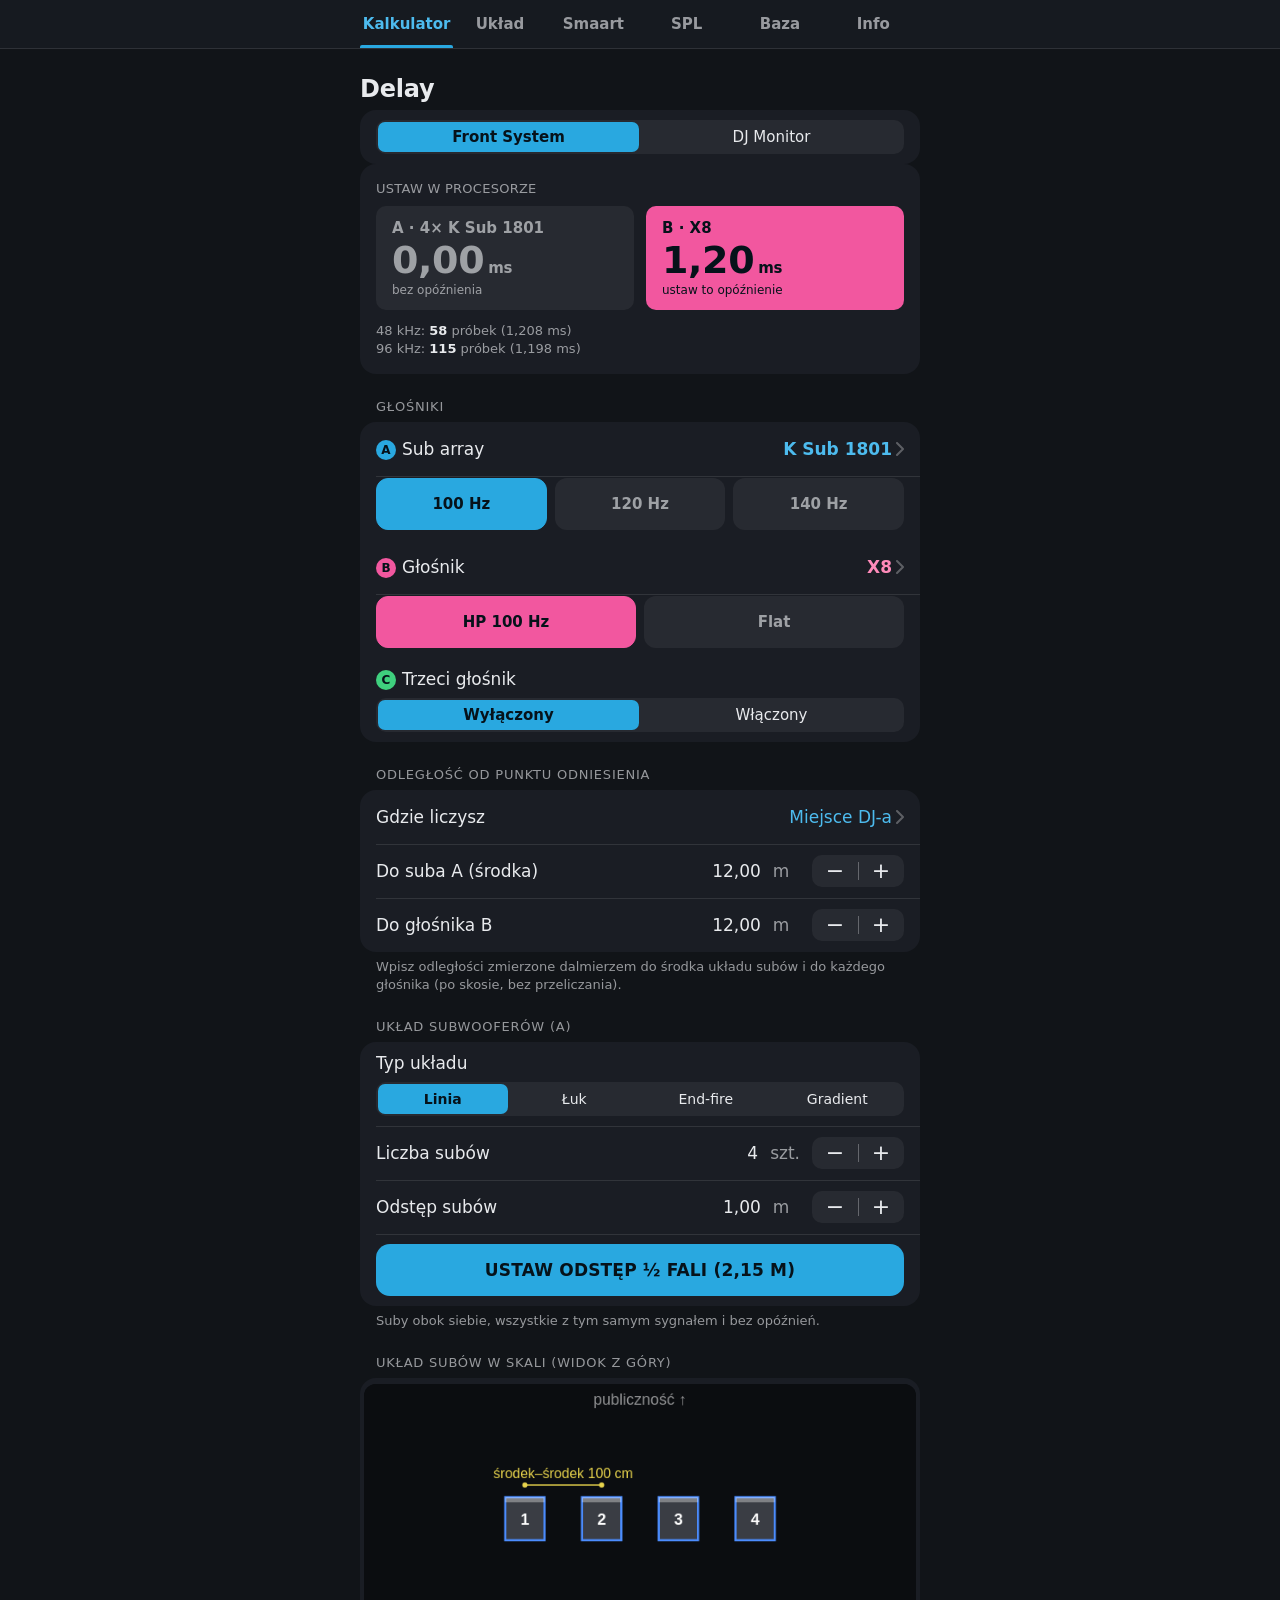
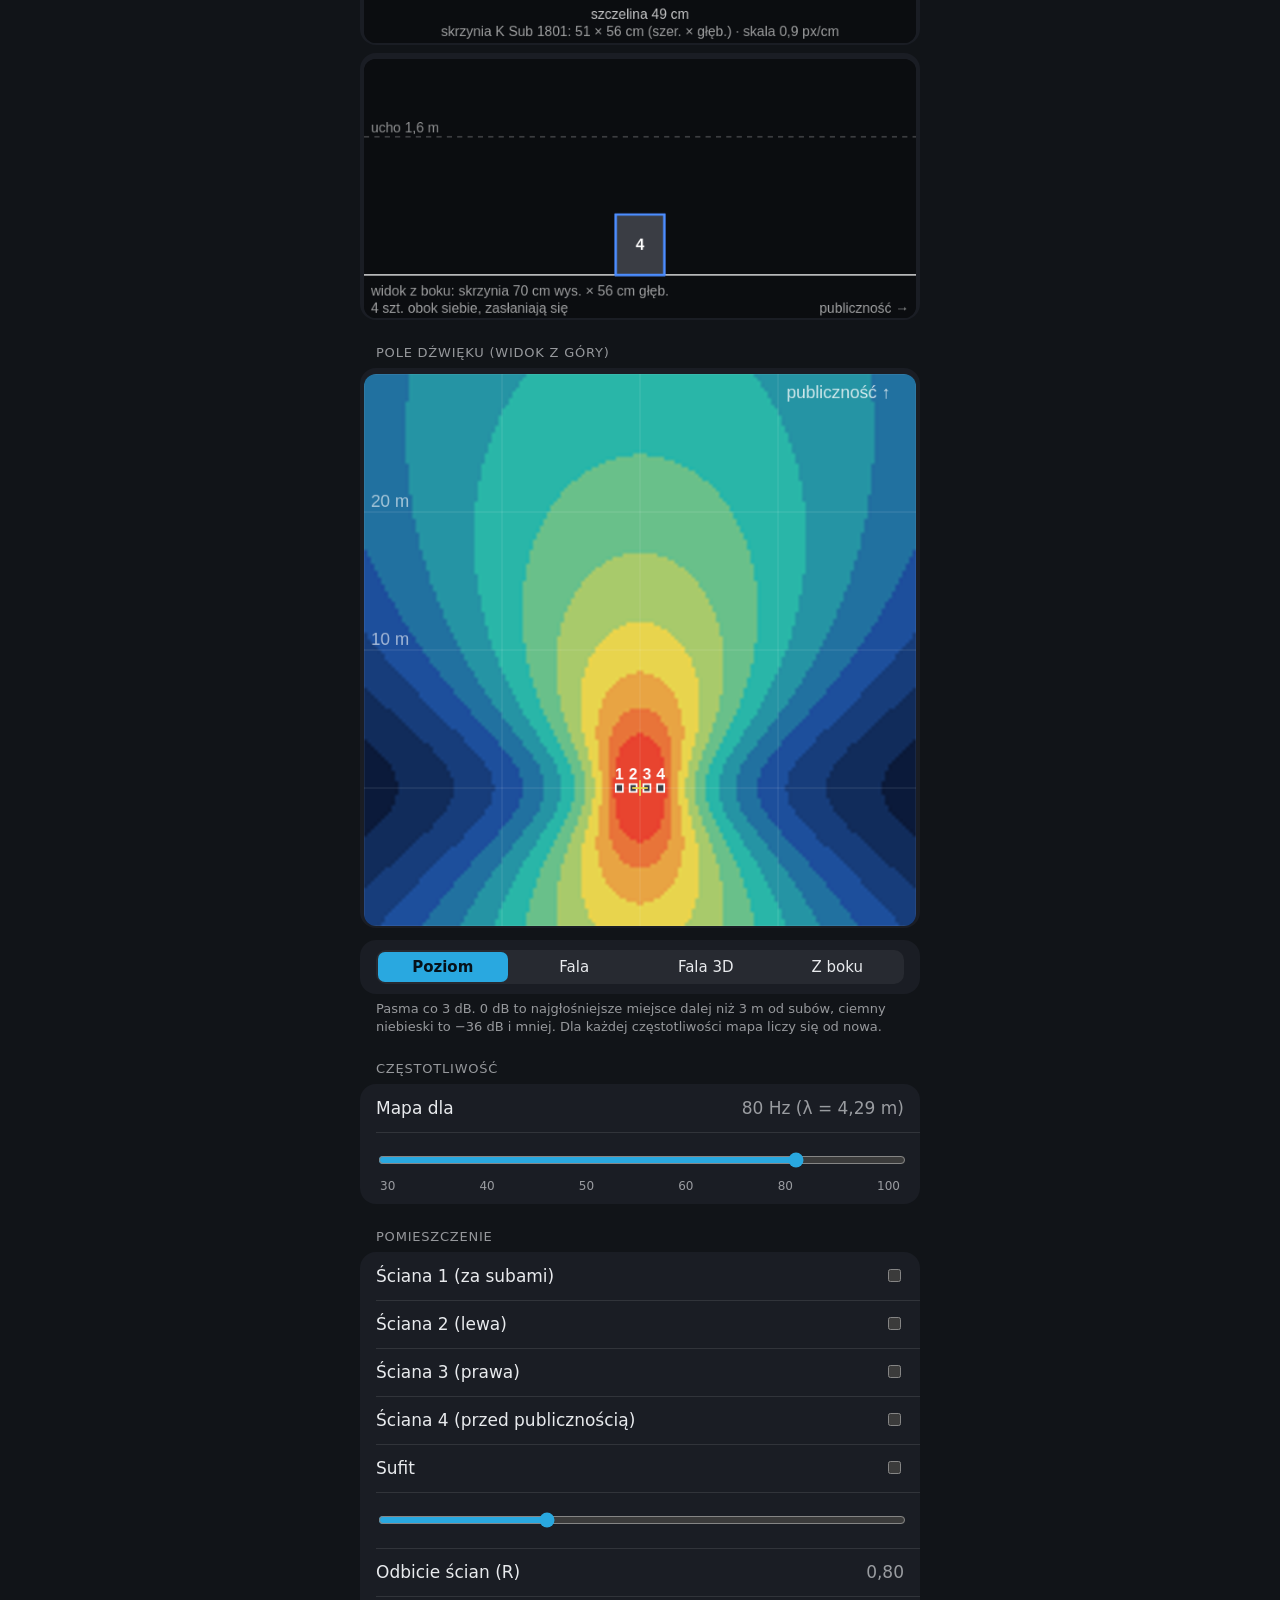
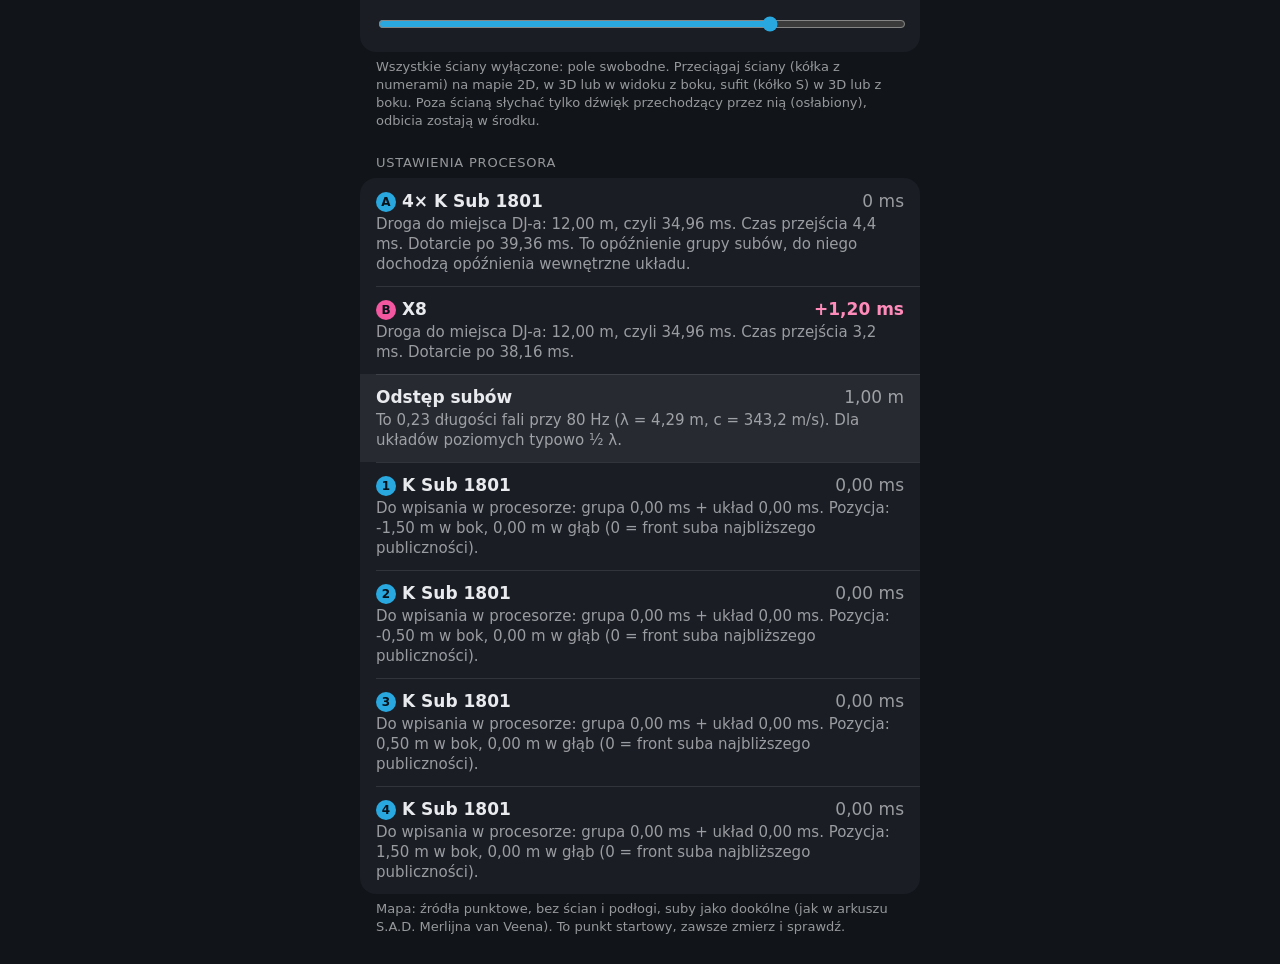
==== commit 5116d27c: "Fala przechodzi przez ściany (transmisja), widok z boku, SPL: zgoda na mikrofon i wybór wejścia z sy" ====
--- a/apps/delay-calculator/index.html
+++ b/apps/delay-calculator/index.html
@@ -334,6 +334,8 @@
 #fs3 { display: block; width: 100%; height: auto; border-radius: 12px; background: #0B0D10; cursor: grab; }
 #fsCv { touch-action: pan-y; }
 
+#fsLay2 { display: block; width: 100%; height: auto; border-radius: 12px; background: #0B0D10; }
+
 /* ===== Wersja 4: ciemny motyw narzędziowy, zakładki u góry (styl aplikacji typu live-audio multi-tool) ===== */
 :root:root:root {
   --bg: #111418; --card: #1A1D24; --label: #E8EAED; --label-2: rgba(232,234,237,.62); --label-3: rgba(232,234,237,.32);
@@ -513,12 +515,13 @@
 
     <h2 class="group-title">Układ subów w skali (widok z góry)</h2>
     <div class="stage"><canvas id="fsLay" width="640" height="300" role="img" aria-label="Rozmieszczenie skrzyń subwooferów w skali, z odstępami"></canvas></div>
+    <div class="stage" style="margin-top:8px"><canvas id="fsLay2" width="640" height="300" role="img" aria-label="Widok z boku: skrzynie, ściany, sufit i wysokość ucha"></canvas></div>
     <h2 class="group-title">Pole dźwięku (widok z góry)</h2>
     <div class="stage" id="fsStage2"><canvas id="fsCv" width="640" height="640" role="img" aria-label="Mapa pola dźwięku subwooferów widziana z góry"></canvas></div>
     <div class="group" style="margin-top:12px"><div class="row block"><div class="seg" id="segFSView" role="radiogroup" aria-label="Widok mapy">
-      <label><input type="radio" name="fsview" value="spl"><span>Poziom (dB)</span></label>
-      <label><input type="radio" name="fsview" value="wave"><span>Fala (animacja)</span></label>
-      <label><input type="radio" name="fsview" value="3d"><span>Fala 3D</span></label></div></div></div>
+      <label><input type="radio" name="fsview" value="spl"><span>Poziom</span></label>
+      <label><input type="radio" name="fsview" value="wave"><span>Fala</span></label>
+      <label><input type="radio" name="fsview" value="3d"><span>Fala 3D</span></label><label><input type="radio" name="fsview" value="side"><span>Z boku</span></label></div></div></div>
     <div class="group" id="grpSpd" style="margin-top:12px" hidden><div class="row block"><div class="seg" id="segSpd" role="radiogroup" aria-label="Tempo animacji">
       <label><input type="radio" name="fsspd" value="w"><span>Wolno</span></label><label><input type="radio" name="fsspd" value="m"><span>Średnio</span></label><label><input type="radio" name="fsspd" value="s"><span>Szybciej</span></label></div></div></div>
     <div class="stage" id="fs3Stage" hidden><canvas id="fs3" width="640" height="560" role="img" aria-label="Widok 3D fali dźwiękowej w pomieszczeniu, obracany palcem"></canvas></div>
@@ -572,7 +575,10 @@
   <div class="splbig"><div class="splnum" id="splNow">--</div><div class="splun" id="splUn">dB(A) F</div></div>
   <div class="stage" style="margin-top:8px"><canvas id="splCv" width="640" height="260" role="img" aria-label="Przebieg poziomu dźwięku w czasie"></canvas></div>
   <div class="group" style="margin-top:12px">
+    <div class="row block"><button class="btn" id="splPerm" type="button" style="margin-top:0">Zezwól na mikrofon</button></div>
+    <div class="row block" id="splDevRow" hidden><select id="splDev" aria-label="Wybór mikrofonu z systemu" style="width:100%;font:inherit;padding:10px;border-radius:10px;background:var(--card2,#1c2026);color:inherit;border:1px solid var(--sep,#333)"></select></div>
     <div class="row block"><button class="btn" id="splGo" type="button" style="margin-top:0">Włącz pomiar</button></div>
+    <div class="row block"><p class="group-foot" id="splStat" style="margin:0"></p></div>
     <div class="row block"><div class="seg" id="segW" role="radiogroup" aria-label="Krzywa ważenia">
       <label><input type="radio" name="splw" value="A"><span>A</span></label><label><input type="radio" name="splw" value="C"><span>C</span></label><label><input type="radio" name="splw" value="Z"><span>Z (płasko)</span></label></div></div>
     <div class="row block"><div class="seg" id="segT" role="radiogroup" aria-label="Stała czasowa">
@@ -1132,7 +1138,7 @@
 
 /* ============ SPL: pomiar poziomu z mikrofonu telefonu, ważenie A/C/Z (filtry IIR), Fast/Slow, Leq/Lmax/Lmin/Lpeak ============ */
 const SPLK = "seeburg-spl-v1";
-let SP = { w: "A", t: "F", cal: 100 };
+let SP = { w: "A", t: "F", cal: 100, dev: "" };
 try { Object.assign(SP, JSON.parse(localStorage.getItem(SPLK) || "{}")); } catch (e) {}
 const splSave = () => { try { localStorage.setItem(SPLK, JSON.stringify(SP)); } catch (e) {} };
 let splCtx = null, splStream = null, splNode = null, splAn = null, splOn = false, splRaf = null;
@@ -1175,15 +1181,47 @@
   if (spM.tSum > 1) { spM.max = Math.max(spM.max, db); spM.min = Math.min(spM.min, db); }
   spM.cur = db; spM.hist.push(db); if (spM.hist.length > 600) spM.hist.shift();
 }
+function splMsg(t, bad) { const e = $("splStat"); if (e) { e.textContent = t; e.style.color = bad ? "#ff6b5b" : ""; } }
+function splErr(e) {
+  const embedded = window.self !== window.top, nm = e && e.name || "";
+  if (!navigator.mediaDevices || !navigator.mediaDevices.getUserMedia) return embedded ? "Ta strona działa w podglądzie osadzonym, który nie ma dostępu do mikrofonu. Otwórz aplikację bezpośrednio: spectribe-lgtm.github.io/slap-sound-system (Safari, potem Udostępnij → Do ekranu początkowego)." : "Przeglądarka nie udostępnia mikrofonu. Potrzebna jest strona po HTTPS (Safari, Chrome).";
+  if (nm === "NotAllowedError" || nm === "SecurityError") return embedded ? "Mikrofon zablokowany. Podgląd osadzony nie może prosić o zgodę. Otwórz aplikację bezpośrednio: spectribe-lgtm.github.io/slap-sound-system." : "Brak zgody na mikrofon. iPhone: Ustawienia → Safari → Mikrofon → Pytaj lub Zezwalaj (albo ikona aA w pasku adresu → Ustawienia strony → Mikrofon). Potem dotknij „Zezwól na mikrofon” ponownie.";
+  if (nm === "NotFoundError" || nm === "OverconstrainedError") return "Nie znaleziono wybranego mikrofonu. Wybierz inne wejście z listy albo odśwież listę.";
+  if (nm === "NotReadableError") return "Mikrofon zajęty przez inną aplikację. Zamknij ją i spróbuj ponownie.";
+  return "Nie udało się uruchomić mikrofonu (" + (nm || "błąd") + ").";
+}
+async function splDevices() {                                         // lista wejść audio z systemu (etykiety dostępne dopiero po zgodzie)
+  const sel = $("splDev"); if (!sel || !navigator.mediaDevices || !navigator.mediaDevices.enumerateDevices) return;
+  const list = (await navigator.mediaDevices.enumerateDevices()).filter(d => d.kind === "audioinput");
+  sel.innerHTML = ""; const d0 = document.createElement("option"); d0.value = ""; d0.textContent = "Domyślny mikrofon systemu"; sel.appendChild(d0);
+  list.forEach((d, i) => { const o = document.createElement("option"); o.value = d.deviceId; o.textContent = d.label || "Wejście " + (i + 1); sel.appendChild(o); });
+  sel.value = list.some(d => d.deviceId === SP.dev) ? SP.dev : ""; sel.hidden = false; $("splDevRow").hidden = false;
+}
+async function splAsk() {                                             // prośba o zgodę na mikrofon systemowy
+  try {
+    const s = await navigator.mediaDevices.getUserMedia({ audio: true }); s.getTracks().forEach(t => t.stop());
+    await splDevices(); splMsg("Zgoda na mikrofon udzielona. Wybierz wejście z listy i włącz pomiar.");
+    $("splPerm").textContent = "Odśwież listę mikrofonów"; return true;
+  } catch (e) { splMsg(splErr(e), true); return false; }
+}
 async function splStart() {
+  const AC = window.AudioContext || window.webkitAudioContext;
+  try { splCtx = new AC(); splCtx.resume(); } catch (e) { splMsg("Ta przeglądarka nie obsługuje Web Audio.", true); return; }           // utworzone w geście użytkownika (wymóg iOS)
+  const audio = { echoCancellation: false, noiseSuppression: false, autoGainControl: false, channelCount: 1 };
+  if (SP.dev) audio.deviceId = { exact: SP.dev };
   try {
-    splStream = await navigator.mediaDevices.getUserMedia({ audio: { echoCancellation: false, noiseSuppression: false, autoGainControl: false, channelCount: 1 } });
-  } catch (e) { $("splNote").textContent = "Brak dostępu do mikrofonu (" + (e.name || "błąd") + "). Zezwól na mikrofon w ustawieniach przeglądarki. Pomiar wymaga strony po HTTPS, uruchomionej jako aplikacja lub w Safari, nie w podglądzie osadzonym."; return; }
-  const AC = window.AudioContext || window.webkitAudioContext; splCtx = new AC(); await splCtx.resume();
+    if (!navigator.mediaDevices || !navigator.mediaDevices.getUserMedia) throw new Error("brak");
+    splStream = await navigator.mediaDevices.getUserMedia({ audio });
+  } catch (e) {
+    if (SP.dev && e && (e.name === "OverconstrainedError" || e.name === "NotFoundError")) { SP.dev = ""; splSave(); try { audio.deviceId = undefined; delete audio.deviceId; splStream = await navigator.mediaDevices.getUserMedia({ audio }); } catch (e2) { splMsg(splErr(e2), true); try { splCtx.close(); } catch (x) {} splCtx = null; return; } }
+    else { splMsg(splErr(e), true); try { splCtx.close(); } catch (x) {} splCtx = null; return; }
+  }
+  await splCtx.resume(); await splDevices().catch(() => {});
   spM.fs = splCtx.sampleRate; spFilt = splFilters(spM.fs, SP.w); spM.msF = spM.msS = 0;
   const src = splCtx.createMediaStreamSource(splStream); splAn = splCtx.createAnalyser(); splAn.fftSize = 8192; splAn.smoothingTimeConstant = 0.6; src.connect(splAn);
   splNode = splCtx.createScriptProcessor(2048, 1, 1); splNode.onaudioprocess = e => splProcess(e.inputBuffer.getChannelData(0));
   src.connect(splNode); const mute = splCtx.createGain(); mute.gain.value = 0; splNode.connect(mute); mute.connect(splCtx.destination);
+  const tr = splStream.getAudioTracks()[0]; splMsg("Mikrofon: " + (tr && tr.label ? tr.label : "domyślny") + " · " + Math.round(spM.fs / 100) / 10 + " kHz");
   splOn = true; $("splGo").textContent = "Wyłącz pomiar"; splLoop();
 }
 function splStop() {
@@ -1229,6 +1267,9 @@
 document.querySelectorAll('#segT input').forEach(i => i.addEventListener("change", () => { SP.t = i.value; spM.t = SP.t; splSave(); splUI(); }));
 spM.t = SP.t;
 $("splGo").addEventListener("click", () => { splOn ? (splStop(), splDraw()) : splStart(); });
+$("splPerm").addEventListener("click", () => { splAsk(); });
+$("splDev").addEventListener("change", e => { SP.dev = e.target.value; splSave(); if (splOn) { splStop(); splStart(); } });
+(function () { try { if (navigator.permissions && navigator.permissions.query) navigator.permissions.query({ name: "microphone" }).then(p => { if (p.state === "granted") splDevices().catch(() => {}); p.onchange = () => { if (p.state === "granted") splDevices().catch(() => {}); }; }).catch(() => {}); } catch (e) {} })();
 $("splReset").addEventListener("click", () => { splReset(); splDraw(); });
 $("splCal").addEventListener("change", e => { const v = parseFloat(String(e.target.value).replace(",", ".")); if (isFinite(v)) { SP.cal = v; splSave(); splReset(); splUI(); } });
 $("splSet").addEventListener("click", () => {
@@ -1410,20 +1451,22 @@
   if (q.w2) out.push([0, q.x0]); if (q.w3) out.push([0, q.x1]); if (q.w1) out.push([1, q.y1]); if (q.w4) out.push([1, q.y2]); if (q.ce) out.push([2, q.hc]);
   return out;
 }
+function fsCross(X, Y) { const q = S.fs.room; return (q.w2 && X < q.x0 ? 1 : 0) + (q.w3 && X > q.x1 ? 1 : 0) + (q.w1 && Y < q.y1 ? 1 : 0) + (q.w4 && Y > q.y2 ? 1 : 0); }
+function fsTx() { return Math.sqrt(Math.max(0, 1 - S.fs.room.R * S.fs.room.R)); }
 function fsOut(X, Y) { const q = S.fs.room; return (q.w2 && X < q.x0) || (q.w3 && X > q.x1) || (q.w1 && Y < q.y1) || (q.w4 && Y > q.y2); }
 /* źródła punktowe + ich obrazy w ścianach/suficie (metoda źródeł-obrazów, rząd 2, jednakowy współczynnik odbicia R) */
 function fsEff() {
   const { src, c } = fsSources(), dm = dimsOf(modelOf(S.fs.A)), zs = dm[0] / 2, surf = fsRoom(), R = S.fs.room.R, out = [];
   src.forEach(s => {
     let cur = [{ p: [s.x, s.y, zs], a: s.pol, last: -1 }];
-    out.push(...cur.map(o => ({ x: o.p[0], y: o.p[1], z: o.p[2], a: o.a, t: s.t })));
+    out.push(...cur.map(o => ({ x: o.p[0], y: o.p[1], z: o.p[2], a: o.a, t: s.t, o: 0 })));
     for (let ord = 0; ord < 2 && surf.length; ord++) {
       const nxt = [];
       cur.forEach(o => surf.forEach((sf, si) => {
         if (si === o.last) return;
         const p = o.p.slice(); p[sf[0]] = 2 * sf[1] - p[sf[0]]; nxt.push({ p, a: o.a * R, last: si });
       }));
-      out.push(...nxt.map(o => ({ x: o.p[0], y: o.p[1], z: o.p[2], a: o.a, t: s.t })));
+      out.push(...nxt.map(o => ({ x: o.p[0], y: o.p[1], z: o.p[2], a: o.a, t: s.t, o: ord + 1 })));
       cur = nxt;
     }
   });
@@ -1434,16 +1477,17 @@
 function fsCenter() { const s = fsSources().src; return { x: s.reduce((a, q) => a + q.x, 0) / s.length, y: s.reduce((a, q) => a + q.y, 0) / s.length }; }
 function fsCompute() {
   const { eff, src, c } = fsEff(), f = FSF[S.fs.fi], k = 2 * Math.PI * f / c, w = 2 * Math.PI * f, view = S.fs.view, M = eff.length;
-  const ex = new Float32Array(M), ey = new Float32Array(M), ez = new Float32Array(M), ea = new Float32Array(M), et = new Float32Array(M);
-  eff.forEach((e, i) => { ex[i] = e.x; ey[i] = e.y; ez[i] = e.z; ea[i] = e.a; et[i] = e.t / 1000; });
+  const ex = new Float32Array(M), ey = new Float32Array(M), ez = new Float32Array(M), ea = new Float32Array(M), et = new Float32Array(M), eo = new Uint8Array(M), TX = fsTx();
+  eff.forEach((e, i) => { ex[i] = e.x; ey[i] = e.y; ez[i] = e.z; ea[i] = e.a; et[i] = e.t / 1000; eo[i] = e.o; });
   if (view === "spl") {                                              // pole ustalone (stacjonarne), siatka GN x GN
     const re = new Float32Array(GN * GN), im = new Float32Array(GN * GN);
     for (let j = 0; j < GN; j++) {
       const Y = FSY[1] - (FSY[1] - FSY[0]) * (j + .5) / GN;
       for (let i = 0; i < GN; i++) {
-        const X = FSX[0] + (FSX[1] - FSX[0]) * (i + .5) / GN; let a = 0, b = 0;
+        const X = FSX[0] + (FSX[1] - FSX[0]) * (i + .5) / GN; let a = 0, b = 0; const nc = fsCross(X, Y), tf = nc ? Math.pow(TX, nc) : 1;
         for (let m = 0; m < M; m++) {
-          const dx = X - ex[m], dy = Y - ey[m], dz = FSZR - ez[m], r = Math.max(0.3, Math.sqrt(dx * dx + dy * dy + dz * dz)), ph = -k * r - w * et[m], g = ea[m] / r;
+          if (nc && eo[m] > 0) continue;
+          const dx = X - ex[m], dy = Y - ey[m], dz = FSZR - ez[m], r = Math.max(0.3, Math.sqrt(dx * dx + dy * dy + dz * dz)), ph = -k * r - w * et[m], g = ea[m] / r * tf;
           a += g * Math.cos(ph); b += g * Math.sin(ph);
         }
         re[j * GN + i] = a; im[j * GN + i] = b;
@@ -1459,13 +1503,13 @@
   }
   if (fsDragging && fsField && fsField.mode === "wave") { fsField.src = src; return; }   // podczas przeciągania nie przeliczaj tablic
   /* fala w czasie: dla każdej komórki i każdego źródła-obrazu zapamiętaj czas dojścia i zespoloną amplitudę, klatka tylko sumuje te, które już dotarły */
-  const three = view === "3d", hc = S.fs.room.ce ? S.fs.room.hc : 10;
+  const three = view === "3d" || view === "side", hc = S.fs.room.ce ? S.fs.room.hc : 10;
   const build = (n, pos) => {
     const arr = new Float32Array(n * M), cr = new Float32Array(n * M), ci = new Float32Array(n * M), amp = new Float32Array(n); let maxArr = 0;
     for (let p = 0; p < n; p++) {
-      const [X, Y, Z] = pos(p); let a = 0, b = 0;
+      const [X, Y, Z] = pos(p); let a = 0, b = 0; const nc = fsCross(X, Y), tf = nc ? Math.pow(TX, nc) : 1;
       for (let m = 0; m < M; m++) {
-        const dx = X - ex[m], dy = Y - ey[m], dz = Z - ez[m], r = Math.max(0.3, Math.sqrt(dx * dx + dy * dy + dz * dz)), ph = -k * r - w * et[m], g = ea[m] / r, q = p * M + m;
+        const dx = X - ex[m], dy = Y - ey[m], dz = Z - ez[m], r = Math.max(0.3, Math.sqrt(dx * dx + dy * dy + dz * dz)), ph = -k * r - w * et[m], g = (nc && eo[m] > 0 ? 0 : ea[m] / r * tf), q = p * M + m;
         cr[q] = g * Math.cos(ph); ci[q] = g * Math.sin(ph); arr[q] = r / c + et[m]; a += cr[q]; b += ci[q]; if (arr[q] > maxArr) maxArr = arr[q];
       }
       amp[p] = Math.hypot(a, b);
@@ -1504,6 +1548,7 @@
 const fsOff = document.createElement("canvas"); fsOff.width = fsOff.height = GN;
 function fsDraw(tms) {
   if (S.fs.view === "3d") return fsDraw3(tms);
+  if (S.fs.view === "side") return fsDrawSide(tms);
   const cv = $("fsCv"); if (!cv || !fsField) return;
   const ctx = cv.getContext("2d"), F = fsField, wave = S.fs.view === "wave";
   if ((wave && F.mode !== "wave") || (!wave && F.mode !== "spl")) return;
@@ -1519,7 +1564,7 @@
         const p = j * GN + i, X = FSX[0] + (FSX[1] - FSX[0]) * (i + .5) / GN;
         const lv = 20 * Math.log10(Math.hypot(F.re[p], F.im[p]) / F.mx + 1e-9);            // 0 dB = maksimum dalej niż 3 m od subów
         const q = Math.round(lv / 3) * 3;                                                  // pasma co 3 dB jak w S.A.D.
-        let col = cmap((q + 36) / 36); if (fsOut(X, Y)) col = [col[0] * .25, col[1] * .25, col[2] * .25];
+        const col = cmap((q + 36) / 36);
         const q4 = p * 4; img.data[q4] = col[0]; img.data[q4 + 1] = col[1]; img.data[q4 + 2] = col[2]; img.data[q4 + 3] = 255;
       }
     }
@@ -1629,14 +1674,44 @@
     const [X, Y, Z] = pos(p % N, (p / N) | 0), rr = Math.max(1, Math.hypot(X, Y + 2, Z - 0.5));
     const v = vals[p] * rr / (F.mx * 12), m = Math.min(1, Math.abs(v) ** 0.7);
     let col = v >= 0 ? [20 + 215 * m, 22 + 50 * m, 28 + 20 * m] : [20 + 10 * m, 22 + 110 * m, 28 + 215 * m];
-    if (Z > zmax || fsOut(X, Y)) col = col.map(x => x * .3);
+    if (Z > zmax) col = col.map(x => x * .3);
     const q4 = p * 4; img.data[q4] = col[0]; img.data[q4 + 1] = col[1]; img.data[q4 + 2] = col[2]; img.data[q4 + 3] = 255;
   }
   o.putImageData(img, 0, 0);
+}
+
+let fsSideInfo = null;
+function fsDrawSide(tms) {
+  const cv = $("fs3"), F = fsField; if (!cv || !F || F.mode !== "wave" || !F.V) return;
+  const ppm = cv.width / (FSY[1] - FSY[0]), hh = Math.round(Math.max(F.hc, 6) * ppm + 74); if (cv.height !== hh) cv.height = hh;
+  const ctx = cv.getContext("2d"), W = cv.width, H = cv.height, rm = S.fs.room, base = H - 26, ts = fsTime(tms);
+  paintTex(texV, F.V, F.N, F.VZ, ts, (i, j) => [F.xc, FSY[0] + (FSY[1] - FSY[0]) * (i + .5) / F.N, F.hc * (1 - (j + .5) / F.VZ)]);
+  ctx.fillStyle = "#0B0D10"; ctx.fillRect(0, 0, W, H);
+  const px = y => (y - FSY[0]) * ppm, pz = z => base - z * ppm;
+  ctx.imageSmoothingEnabled = true; ctx.drawImage(texV, 0, pz(F.hc), W, F.hc * ppm);
+  ctx.strokeStyle = "rgba(255,255,255,.18)"; ctx.fillStyle = "rgba(255,255,255,.55)"; ctx.font = "16px -apple-system, sans-serif"; ctx.lineWidth = 1;
+  for (let y = -10; y <= 30; y += 10) { ctx.beginPath(); ctx.moveTo(px(y), 0); ctx.lineTo(px(y), base); ctx.stroke(); ctx.fillText(y + " m", px(y) + 4, base + 18); }
+  ctx.strokeStyle = "rgba(255,255,255,.7)"; ctx.lineWidth = 2; ctx.beginPath(); ctx.moveTo(0, base); ctx.lineTo(W, base); ctx.stroke();
+  ctx.setLineDash([6, 6]); ctx.strokeStyle = "rgba(255,255,255,.45)"; ctx.lineWidth = 1; ctx.beginPath(); ctx.moveTo(0, pz(FSZR)); ctx.lineTo(W, pz(FSZR)); ctx.stroke(); ctx.setLineDash([]);
+  ctx.fillStyle = "rgba(255,255,255,.6)"; ctx.fillText("ucho 1,6 m", W - 90, pz(FSZR) - 4);
+  const dm = dimsOf(modelOf(S.fs.A)), bd = dm[2], bh = dm[0], cc = fsCenter(), WC = ["#FFB84D", "#4DD0E1", "#B58CFF", "#7BE07B"], hs = [];
+  F.src.forEach(s => { ctx.fillStyle = s.pol < 0 ? "#a04040" : "#6b7078"; ctx.strokeStyle = "#fff"; ctx.lineWidth = 1.5; ctx.fillRect(px(s.y - bd / 2), pz(bh), bd * ppm, bh * ppm); ctx.strokeRect(px(s.y - bd / 2), pz(bh), bd * ppm, bh * ppm); });
+  const draws = (key, y, lab, col) => { ctx.strokeStyle = col; ctx.lineWidth = 4; ctx.beginPath(); ctx.moveTo(px(y), 0); ctx.lineTo(px(y), base); ctx.stroke();
+    const hx = px(y), hy = 34; ctx.fillStyle = col; ctx.beginPath(); ctx.arc(hx, hy, 15, 0, 7); ctx.fill(); ctx.fillStyle = "#111"; ctx.font = "bold 18px -apple-system, sans-serif"; ctx.textAlign = "center"; ctx.fillText(lab, hx, hy + 6);
+    ctx.fillStyle = col; ctx.fillText(fmt(Math.abs(y - cc.y), 1) + " m", hx, hy + 32); ctx.textAlign = "start"; hs.push({ key, x: hx, y: hy }); };
+  if (rm.w1) draws("w1", rm.y1, "1", WC[0]); if (rm.w4) draws("w4", rm.y2, "4", WC[3]);
+  if (rm.ce) { const yy = pz(rm.hc); ctx.strokeStyle = "#fff"; ctx.lineWidth = 4; ctx.beginPath(); ctx.moveTo(0, yy); ctx.lineTo(W, yy); ctx.stroke();
+    const hx = W - 40; ctx.fillStyle = "#fff"; ctx.beginPath(); ctx.arc(hx, yy, 15, 0, 7); ctx.fill(); ctx.fillStyle = "#111"; ctx.font = "bold 18px -apple-system, sans-serif"; ctx.textAlign = "center"; ctx.fillText("S", hx, yy + 6);
+    ctx.fillStyle = "#fff"; ctx.fillText(fmt(rm.hc, 1) + " m", hx - 52, yy + 6); ctx.textAlign = "start"; hs.push({ key: "ce", x: hx, y: yy }); }
+  ctx.strokeStyle = "#E8D44D"; ctx.lineWidth = 2; ctx.beginPath(); ctx.moveTo(px(cc.y), base - 8); ctx.lineTo(px(cc.y), base + 8); ctx.stroke();
+  ctx.fillStyle = "rgba(255,255,255,.75)"; ctx.font = "16px -apple-system, sans-serif"; ctx.fillText("publiczność →", W - 140, 20);
+  ctx.fillText("t = " + fmt(ts * 1000, 0) + " ms (zwolnione) · przekrój pionowy przez środek układu", 8, 20);
+  fsSideInfo = { ppm, base, hs };
 }
 let fsCamInfo = null;
 function fsDraw3(tms) {
   const cv = $("fs3"), F = fsField; if (!cv || !F || F.mode !== "wave" || !F.V) return;
+  if (cv.height !== 560) cv.height = 560;
   const ctx = cv.getContext("2d"), W = cv.width, H = cv.height, rm = S.fs.room, N = F.N, VZ = F.VZ, ts = fsTime(tms);
   paintTex(texH, F.H, N, N, ts, (i, j) => [FSX[0] + (FSX[1] - FSX[0]) * (i + .5) / N, FSY[1] - (FSY[1] - FSY[0]) * (j + .5) / N, FSZR]);
   paintTex(texV, F.V, N, VZ, ts, (i, j) => [F.xc, FSY[0] + (FSY[1] - FSY[0]) * (i + .5) / N, F.hc * (1 - (j + .5) / VZ)]);
@@ -1714,6 +1789,10 @@
   const cpos = e => { const rc = c3.getBoundingClientRect(), s = c3.width / rc.width; return [(e.clientX - rc.left) * s, (e.clientY - rc.top) * s]; };
   c3.addEventListener("pointerdown", e => {
     c3.setPointerCapture(e.pointerId); const [X, Y] = cpos(e); fsPtrs.set(e.pointerId, [e.clientX, e.clientY]);
+    if (S.fs.view === "side" && fsSideInfo) {
+      let best = null, bd = 34; fsSideInfo.hs.forEach(h => { const dd = Math.hypot(h.x - X, h.y - Y); if (dd < bd) { bd = dd; best = h; } });
+      if (best) { fsDragH = { key: best.key, side: true }; fsDragging = true; } return;
+    }
     if (fsPtrs.size === 1 && fsCamInfo) {
       let best = null, bd = 34; fsCamInfo.hs.forEach(h => { const dd = Math.hypot(h.x - X, h.y - Y); if (dd < bd) { bd = dd; best = h; } });
       if (best) { fsDragH = { key: best.key, Y0: Y, hc0: S.fs.room.hc, d: best.d }; fsDragging = true; return; }
@@ -1722,6 +1801,13 @@
   });
   c3.addEventListener("pointermove", e => {
     const p = fsPtrs.get(e.pointerId); if (!p) return;
+    if (fsDragH && fsDragH.side && fsSideInfo) {
+      const [X, Y] = cpos(e), rm = S.fs.room;
+      if (fsDragH.key === "ce") rm.hc = Math.round(Math.max(2.5, Math.min(20, (fsSideInfo.base - Y) / fsSideInfo.ppm)) * 10) / 10;
+      else fsClampWall(fsDragH.key, 0, FSY[0] + X / fsSideInfo.ppm);
+      redo(); return;
+    }
+    if (S.fs.view === "side") return;
     if (fsDragH && fsCamInfo) {
       const [X, Y] = cpos(e), ci = fsCamInfo, rm = S.fs.room;
       if (fsDragH.key === "ce") { rm.hc = Math.round(Math.max(2.5, Math.min(20, fsDragH.hc0 - (Y - fsDragH.Y0) * fsDragH.d / (ci.FOC * Math.max(.3, Math.cos(cam.pit))))) * 10) / 10; }
@@ -1752,13 +1838,44 @@
   const cc = fsCenter(), d = v => fmt(Math.abs(v), 1) + " m";
   const pos = [rm.w1 ? `1: ${d(rm.y1 - cc.y)} za środkiem subów` : "", rm.w2 ? `2: ${d(rm.x0 - cc.x)} w lewo` : "", rm.w3 ? `3: ${d(rm.x1 - cc.x)} w prawo` : "", rm.w4 ? `4: ${d(rm.y2 - cc.y)} przed środkiem subów` : ""].filter(Boolean);
   let dim = ""; if (rm.w2 && rm.w3) dim += ` Szerokość sali ${fmt(rm.x1 - rm.x0, 1)} m.`; if (rm.w1 && rm.w4) dim += ` Długość sali ${fmt(rm.y2 - rm.y1, 1)} m.`; if (rm.ce) dim += ` Sufit ${fmt(rm.hc, 1)} m.`;
-  $("fsWallPos").textContent = (pos.length ? "Odległość od środka układu subów: " + pos.join(" · ") + "." : "Wszystkie ściany wyłączone: pole swobodne.") + dim + " Przeciągaj ściany (kółka z numerami) na mapie 2D lub w 3D, sufit (kółko S) w 3D.";
+  $("fsWallPos").textContent = (pos.length ? "Odległość od środka układu subów: " + pos.join(" · ") + "." : "Wszystkie ściany wyłączone: pole swobodne.") + dim + " Przeciągaj ściany (kółka z numerami) na mapie 2D, w 3D lub w widoku z boku, sufit (kółko S) w 3D lub z boku. Poza ścianą słychać tylko dźwięk przechodzący przez nią (osłabiony), odbicia zostają w środku.";
   document.querySelectorAll('#segSpd input').forEach(i => { i.checked = i.value === (f.spd || "m"); }); $("grpSpd").hidden = f.view === "spl";
-  $("fsStage2").hidden = f.view === "3d"; $("fs3Stage").hidden = f.view !== "3d";
+  $("fsStage2").hidden = f.view === "3d" || f.view === "side"; $("fs3Stage").hidden = !(f.view === "3d" || f.view === "side");
+}
+
+function fsLayoutSide() {
+  const cv = $("fsLay2"); if (!cv) return;
+  const ctx = cv.getContext("2d"), W = cv.width, H = cv.height, { src } = fsSources(), m = modelOf(S.fs.A), dm = dimsOf(m), bd = dm[2], bh = dm[0], rm = S.fs.room, cc = fsCenter();
+  let y0 = Math.min(...src.map(s => s.y - bd / 2)), y1 = Math.max(...src.map(s => s.y + bd / 2));
+  const near = y => y >= y0 - 5 && y <= y1 + 5;                          // widok skupiony na subach, dalekie ściany/sufit tylko jako strzałki przy brzegu
+  if (rm.w1 && near(rm.y1)) y0 = Math.min(y0, rm.y1); if (rm.w4 && near(rm.y2)) y1 = Math.max(y1, rm.y2);
+  const ceilNear = rm.ce && rm.hc <= 6, zhi = Math.max(bh, ceilNear ? rm.hc : 0, FSZR) + 0.4;
+  const ppm = Math.min(300, (W - 90) / (y1 - y0 + 1.2), (H - 100) / zhi), cx = (y0 + y1) / 2, px = y => W / 2 + (y - cx) * ppm, base = H - 50, pz = z => base - z * ppm;
+  const WC = ["#FFB84D", "#4DD0E1", "#B58CFF", "#7BE07B"];
+  ctx.fillStyle = "#0B0D10"; ctx.fillRect(0, 0, W, H); ctx.font = "16px -apple-system, sans-serif";
+  ctx.strokeStyle = "rgba(255,255,255,.7)"; ctx.lineWidth = 2; ctx.beginPath(); ctx.moveTo(0, base); ctx.lineTo(W, base); ctx.stroke();
+  ctx.setLineDash([6, 6]); ctx.strokeStyle = "rgba(255,255,255,.4)"; ctx.lineWidth = 1; ctx.beginPath(); ctx.moveTo(0, pz(FSZR)); ctx.lineTo(W, pz(FSZR)); ctx.stroke(); ctx.setLineDash([]);
+  ctx.fillStyle = "rgba(255,255,255,.55)"; ctx.textAlign = "left"; ctx.fillText("ucho 1,6 m", 8, pz(FSZR) - 5);
+  [["w1", rm.y1, "1", WC[0]], ["w4", rm.y2, "4", WC[3]]].forEach(([k, y, lab, col]) => {
+    if (!rm[k]) return; const d = fmt(Math.abs(y - cc.y), 1) + " m od środka", inView = px(y) > 6 && px(y) < W - 6; ctx.fillStyle = col; ctx.strokeStyle = col;
+    if (inView) { ctx.lineWidth = 4; ctx.beginPath(); ctx.moveTo(px(y), 22); ctx.lineTo(px(y), base); ctx.stroke(); ctx.textAlign = "center"; ctx.fillText(lab + ": " + d, px(y), 16); }
+    else { ctx.textAlign = y > cc.y ? "right" : "left"; ctx.fillText(y > cc.y ? "ściana " + lab + ": " + d + " →" : "← ściana " + lab + ": " + d, y > cc.y ? W - 8 : 8, 38); } });
+  if (rm.ce) { ctx.fillStyle = "#fff"; ctx.strokeStyle = "#fff"; ctx.textAlign = "right";
+    if (ceilNear) { ctx.lineWidth = 3; ctx.beginPath(); ctx.moveTo(0, pz(rm.hc)); ctx.lineTo(W, pz(rm.hc)); ctx.stroke(); ctx.fillText("sufit " + fmt(rm.hc, 1) + " m", W - 8, pz(rm.hc) - 6); }
+    else ctx.fillText("sufit " + fmt(rm.hc, 1) + " m nad podłogą ↑", W - 8, 60); }
+  ctx.textAlign = "center";
+  src.forEach((s, i) => { const w = bd * ppm, h = bh * ppm, X = px(s.y) - w / 2;
+    ctx.fillStyle = s.pol < 0 ? "#7d2f2f" : "#3a3d44"; ctx.strokeStyle = "#4C8DFF"; ctx.lineWidth = 2.5; ctx.fillRect(X, pz(bh), w, h); ctx.strokeRect(X, pz(bh), w, h);
+    ctx.fillStyle = "#fff"; ctx.font = "bold 18px -apple-system, sans-serif"; ctx.fillText(String(i + 1), px(s.y), pz(bh / 2) + 6);
+    if (s.t > 0.005) { ctx.fillStyle = "#E8D44D"; ctx.font = "15px -apple-system, sans-serif"; ctx.fillText(fmt(s.t, 1) + " ms", px(s.y), pz(bh) - 8 - ((i % 2) * 16)); } });
+  ctx.font = "16px -apple-system, sans-serif"; ctx.fillStyle = "rgba(255,255,255,.6)"; ctx.textAlign = "left";
+  ctx.fillText(`widok z boku: skrzynia ${fmt(bh * 100, 0)} cm wys. × ${fmt(bd * 100, 0)} cm głęb.`, 8, H - 26);
+  ctx.fillText(S.fs.type === "line" || S.fs.type === "arc" ? src.length + " szt. obok siebie, zasłaniają się" : "", 8, H - 6);
+  ctx.textAlign = "right"; ctx.fillText("publiczność →", W - 8, H - 6); ctx.textAlign = "start";
 }
 function fsLoop(t) {
   fsRaf = null;
-  if (S.mode !== "fs" || (S.fs.view !== "wave" && S.fs.view !== "3d") || $("tab-calc").hidden || document.hidden) return;
+  if (S.mode !== "fs" || (S.fs.view !== "wave" && S.fs.view !== "3d" && S.fs.view !== "side") || $("tab-calc").hidden || document.hidden) return;
   fsDraw(t); fsRaf = requestAnimationFrame(fsLoop);
 }
 function fsCalc() {
@@ -1801,7 +1918,7 @@
   const w = $("fwarn"); const est = q.act.filter(k => q.P[k].est);
   w.hidden = !est.length; if (est.length) w.textContent = `Preset ${est.join(" i ")} nie ma wpisu w tabeli Time-Alignment Seeburga, przyjęto czas z presetu HP. Sprawdź pomiarem.`;
   /* mapa */
-  fsRoomUI(); fsCompute(); fsDraw(performance.now()); fsLayout();
+  fsRoomUI(); fsCompute(); fsDraw(performance.now()); fsLayout(); fsLayoutSide();
   $("fsMapNote").textContent = f.view === "3d"
     ? "Obracaj: przeciągnij palcem lub myszą. Zoom: dwa palce lub kółko. Uchwyty ścian i sufitu przeciągasz bezpośrednio. Fala rusza z subów w zwolnionym tempie, odbicia dołączają się dopiero gdy dotrą do danego punktu (metoda źródeł-obrazów, rząd 1 i 2, jednakowe R, ściany idealnie płaskie, bez modów i bez odbicia od podłogi). Barwy wyrównane do odległości, żeby było widać falę daleko. Model poglądowy, nie zastępuje pomiaru."
     : f.view === "wave"
@@ -1816,7 +1933,7 @@
     `Do wpisania w procesorze: grupa ${fmt(q.dl.A)} ms + układ ${fmt(s.t)} ms${s.pol < 0 ? ", polaryzacja odwrócona" : ""}. Pozycja: ${fmt(s.x)} m w bok, ${fmt(s.y)} m w głąb (0 = front suba najbliższego publiczności).`); });
   const d = f.d, sum = whyRow("Odstęp subów", `${fmt(d)} m`, "n", `To ${fmt(d / lam, 2)} długości fali przy ${fq} Hz (λ = ${fmt(lam)} m, c = ${fmt(c, 1)} m/s). ${quarter ? "Dla end-fire i gradientu optimum to ¼ λ." : "Dla układów poziomych typowo ½ λ."}`, "final");
   $("fsOut").innerHTML = rowsG.join("") + sum + rowsS.join("");
-  if (!fsRaf && (f.view === "wave" || f.view === "3d")) fsRaf = requestAnimationFrame(fsLoop);
+  if (!fsRaf && (f.view === "wave" || f.view === "3d" || f.view === "side")) fsRaf = requestAnimationFrame(fsLoop);
 }
 document.querySelectorAll('#segMode input').forEach(i => i.addEventListener("change", () => { S.mode = i.value; update(); }));
 document.querySelectorAll('#segFSType input').forEach(i => i.addEventListener("change", () => { S.fs.type = i.value; if (i.value === "grad") S.fs.n = 2; update(); }));
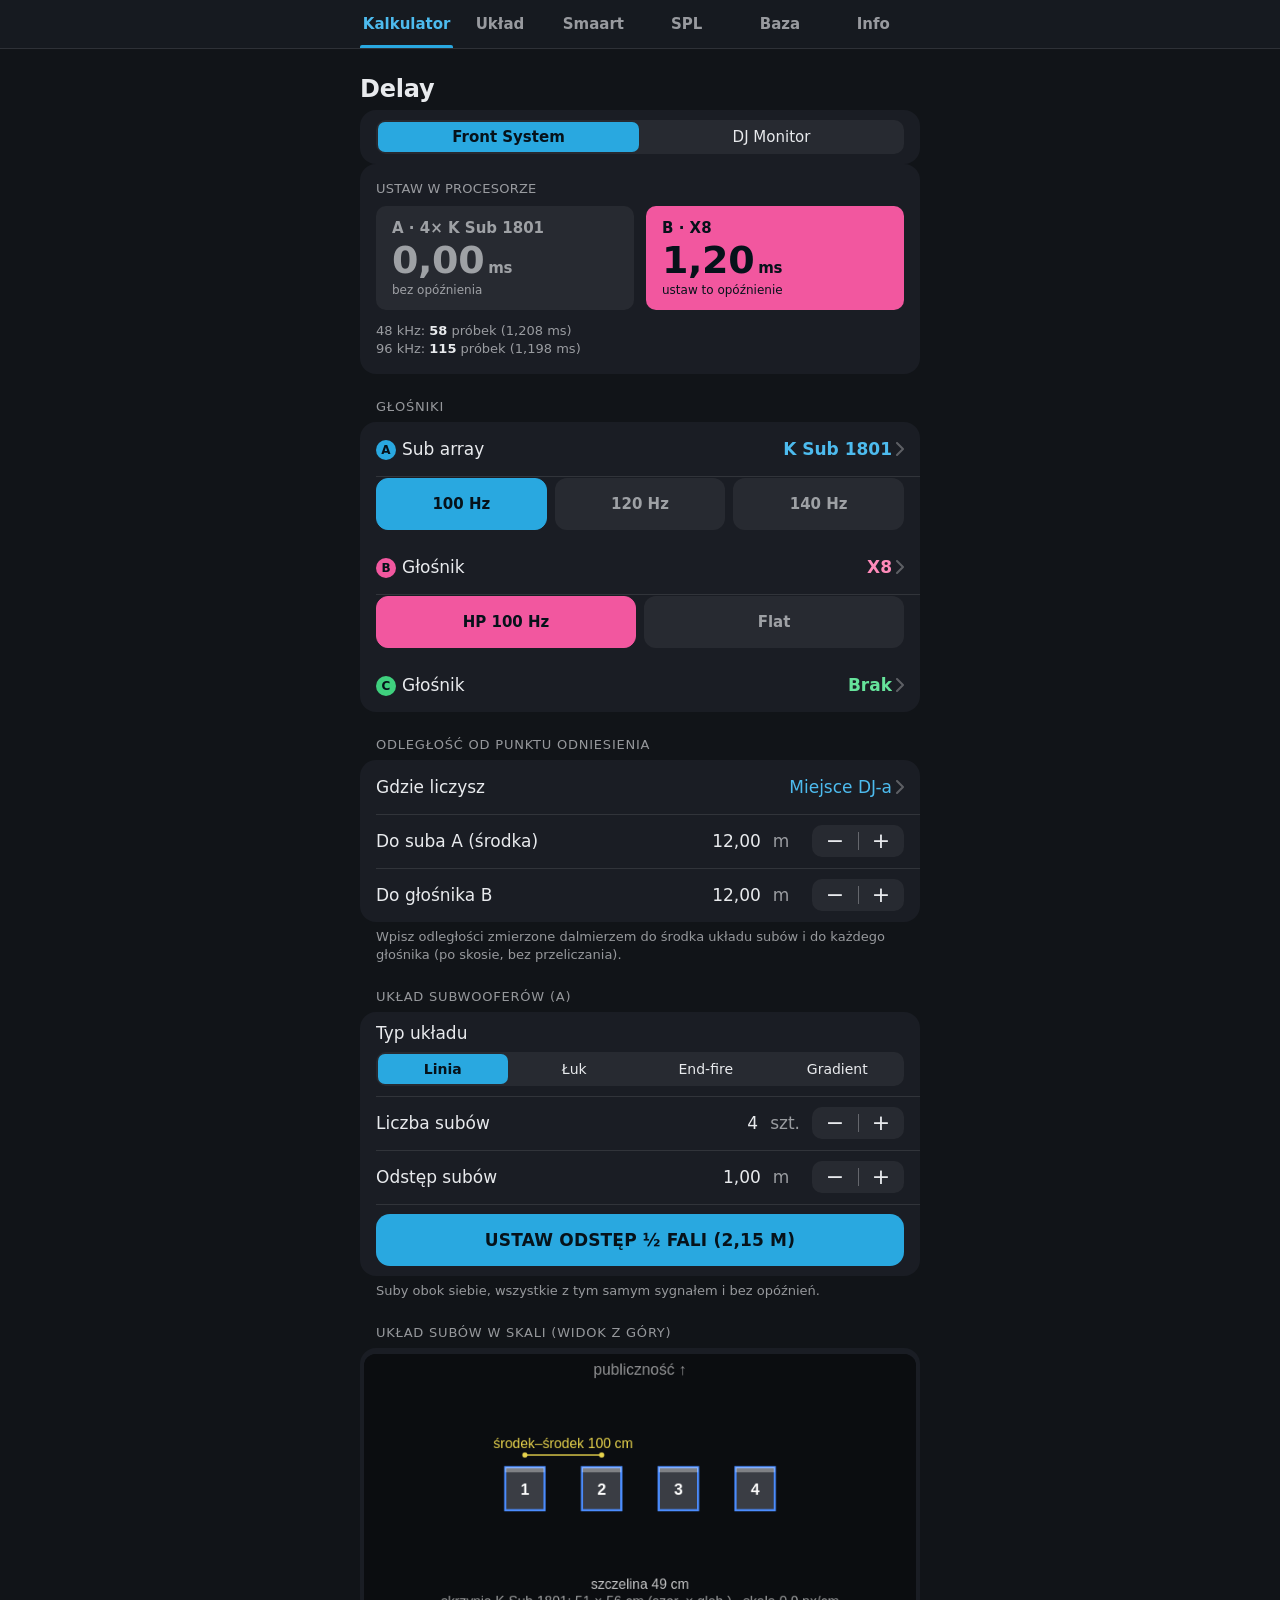
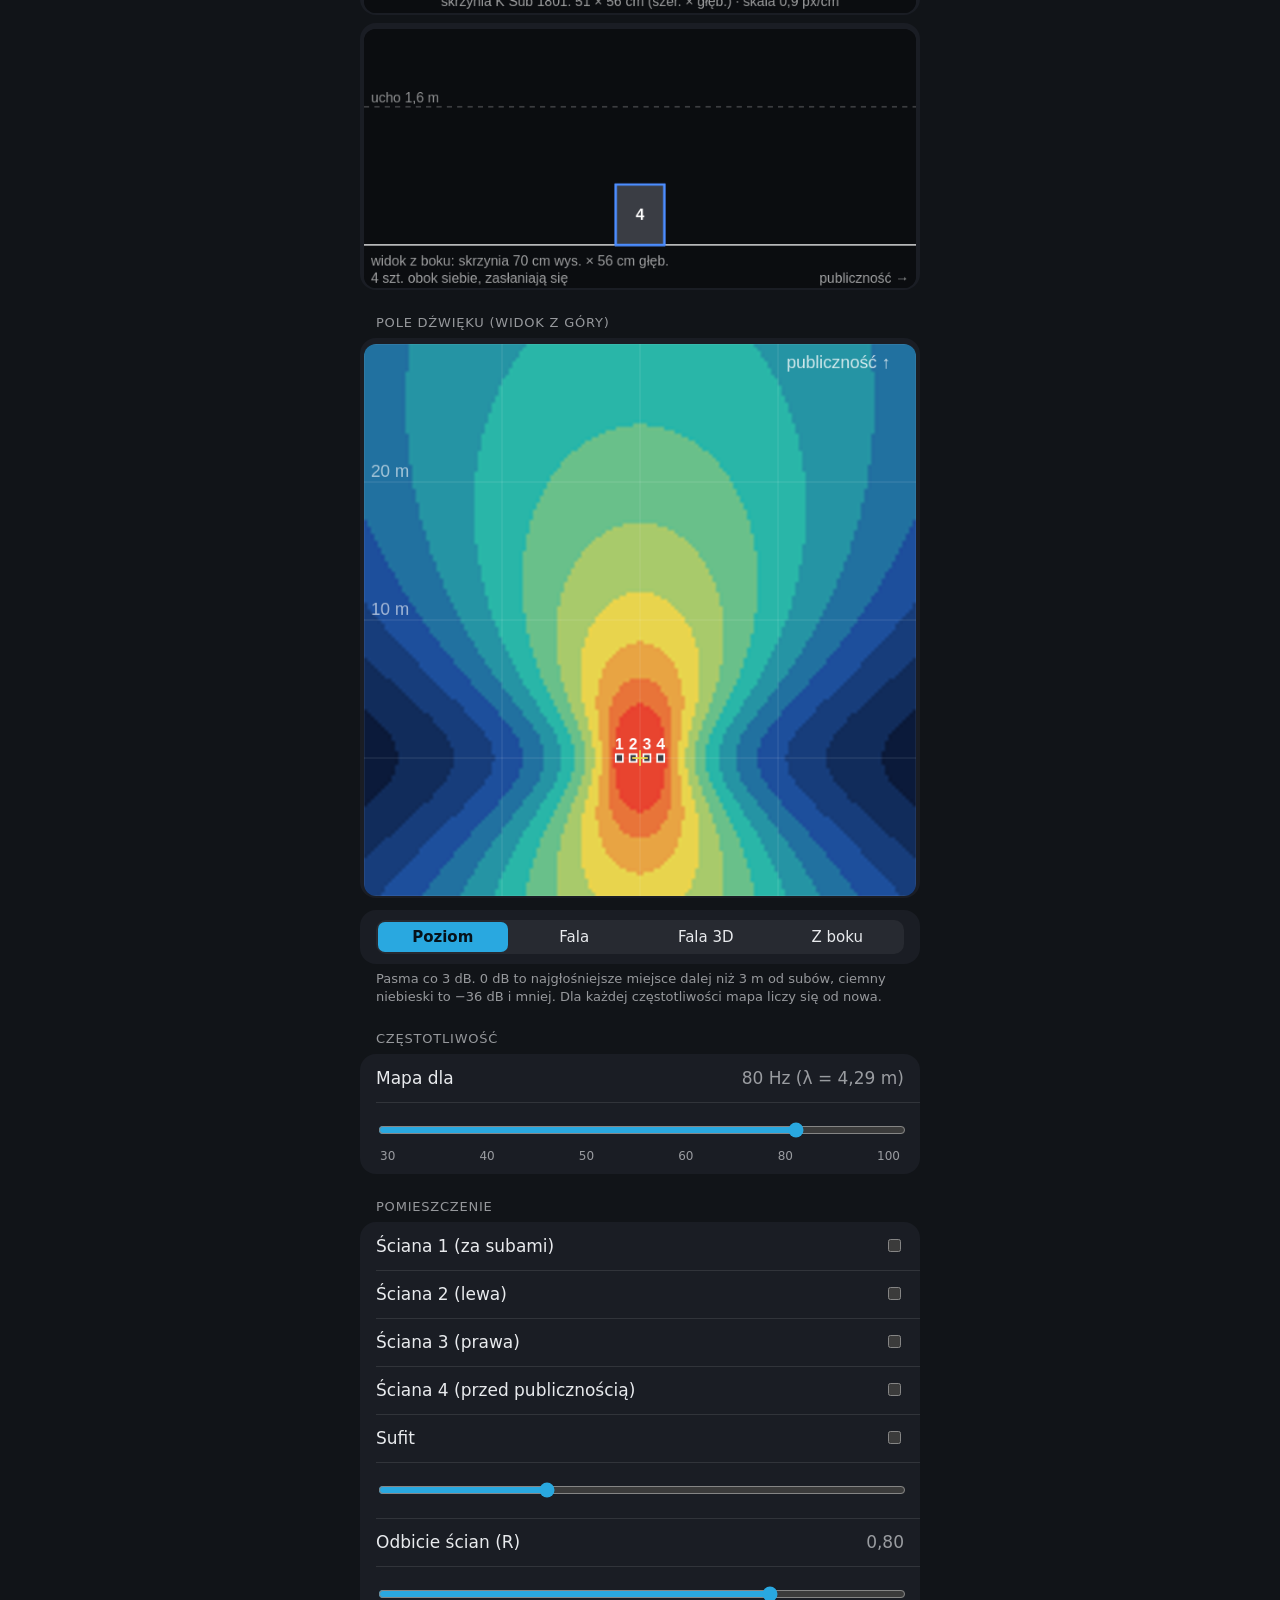
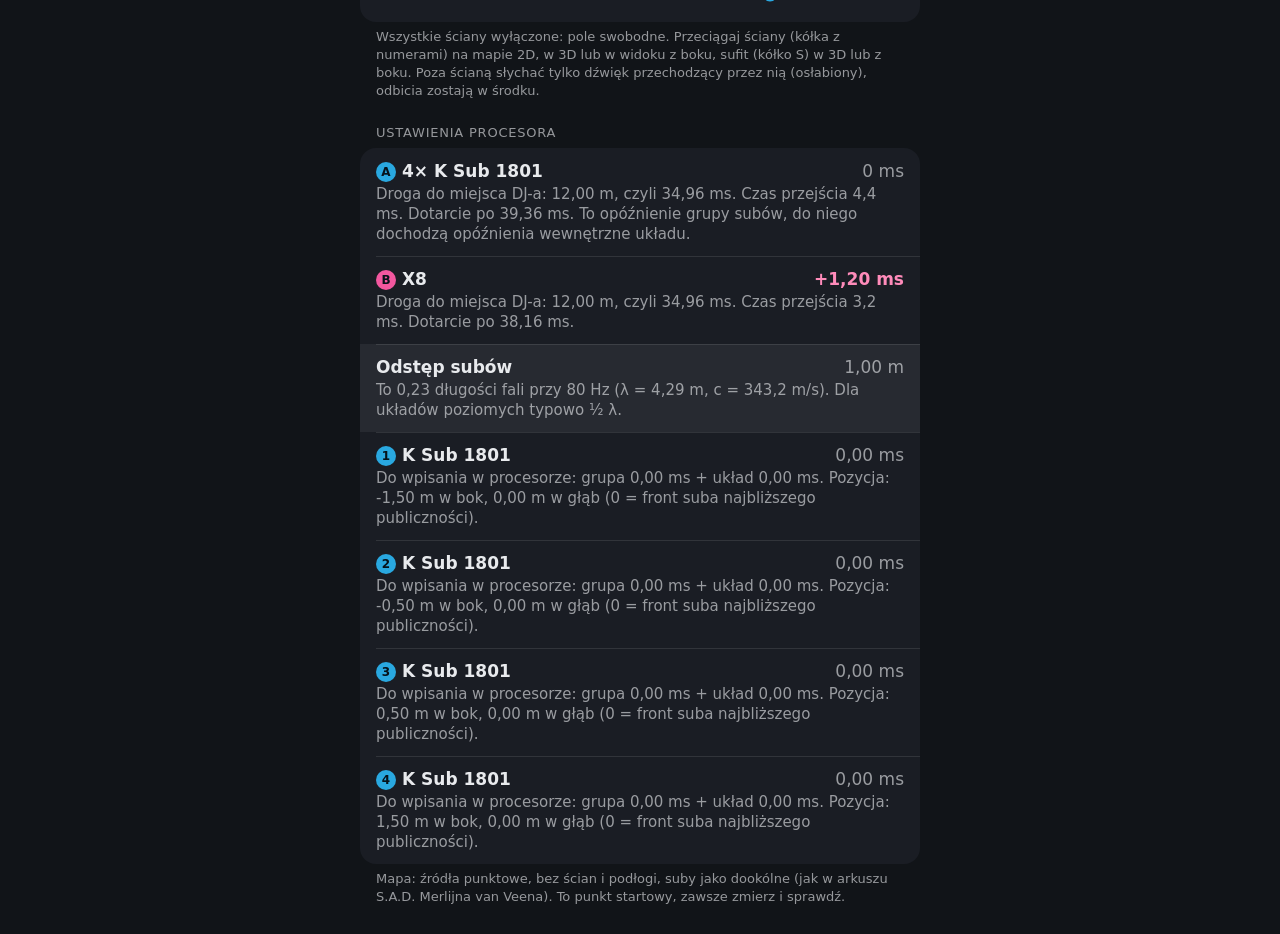
==== commit 08c73b46: "Front System: opcja Brak dla głośników A/B/C zamiast przełącznika trzeciego głośnika Co-Authored-By:" ====
--- a/apps/delay-calculator/index.html
+++ b/apps/delay-calculator/index.html
@@ -336,6 +336,8 @@
 
 #fsLay2 { display: block; width: 100%; height: auto; border-radius: 12px; background: #0B0D10; }
 
+.tiles.one { grid-template-columns: 1fr; }
+
 /* ===== Wersja 4: ciemny motyw narzędziowy, zakładki u góry (styl aplikacji typu live-audio multi-tool) ===== */
 :root:root:root {
   --bg: #111418; --card: #1A1D24; --label: #E8EAED; --label-2: rgba(232,234,237,.62); --label-3: rgba(232,234,237,.32);
@@ -476,13 +478,13 @@
       <div class="row"><span class="k">Gdzie liczysz</span>
         <label class="pick"><select id="fref" aria-label="Punkt odniesienia">
           <option value="dj">Miejsce DJ-a</option><option value="foh">FOH</option><option value="other">Inny punkt</option></select><svg class="chev" viewBox="0 0 8 14" aria-hidden="true"><path d="M1 1l6 6-6 6" fill="none" stroke="currentColor" stroke-width="2" stroke-linecap="round" stroke-linejoin="round"/></svg></label></div>
-      <div class="row" id=""><label class="k" for="fsDA">Do suba A (środka)</label>
+      <div class="row" id="rowFSDA"><label class="k" for="fsDA">Do suba A (środka)</label>
         <div class="num"><input id="fsDA" inputmode="decimal" autocomplete="off"><span class="u">m</span>
           <div class="stepper"><button type="button" data-step="fsDA" data-dir="-1" aria-label="Mniej">−</button><button type="button" data-step="fsDA" data-dir="1" aria-label="Więcej">+</button></div></div></div>
-      <div class="row" id=""><label class="k" for="fsDB">Do głośnika B</label>
+      <div class="row" id="rowFSDB"><label class="k" for="fsDB">Do głośnika B</label>
         <div class="num"><input id="fsDB" inputmode="decimal" autocomplete="off"><span class="u">m</span>
           <div class="stepper"><button type="button" data-step="fsDB" data-dir="-1" aria-label="Mniej">−</button><button type="button" data-step="fsDB" data-dir="1" aria-label="Więcej">+</button></div></div></div>
-      <div class="row" id="rowFSDC" hidden><label class="k" for="fsDC">Do głośnika C</label>
+      <div class="row" id="rowFSDC"><label class="k" for="fsDC">Do głośnika C</label>
         <div class="num"><input id="fsDC" inputmode="decimal" autocomplete="off"><span class="u">m</span>
           <div class="stepper"><button type="button" data-step="fsDC" data-dir="-1" aria-label="Mniej">−</button><button type="button" data-step="fsDC" data-dir="1" aria-label="Więcej">+</button></div></div></div>
     </div>
@@ -801,12 +803,13 @@
 /* ============ STAN ============ */
 const KEY = "seeburg-delay-v4";
 /* Przykład: wieża przy DJ-u. 2 × K Sub 1801 jedna na drugiej, na nich X8, front w jednej płaszczyźnie, ucho 1,6 m nad podłogą, 1,3 m poziomo. */
-const defaults = { A:"ksub1801", pA:"100", B:"x8", pB:"hp", nA:2, arr:"stack", place:"tower", x:1.3, xB:2.5, hr:1.6, bA:0, bB:0, mode:"fs", fs:{ A:"ksub1801", pA:"100", B:"x8", pB:"hp", C:"x6", pC:"hp", useC:false, dA:12, dB:12, dC:6, type:"line", n:4, d:1, arc:90, fi:4, view:"spl" }, useC:false, C:"x6", pC:"hp", xC:4, bC:0, sm:{ A:{}, B:{}, C:{} }, T:20, ref:"dj" };
+const defaults = { A:"ksub1801", pA:"100", B:"x8", pB:"hp", nA:2, arr:"stack", place:"tower", x:1.3, xB:2.5, hr:1.6, bA:0, bB:0, mode:"fs", fs:{ A:"ksub1801", pA:"100", B:"x8", pB:"hp", C:"none", pC:"hp", dA:12, dB:12, dC:6, type:"line", n:4, d:1, arc:90, fi:4, view:"spl" }, useC:false, C:"x6", pC:"hp", xC:4, bC:0, sm:{ A:{}, B:{}, C:{} }, T:20, ref:"dj" };
 let S = Object.assign({}, defaults);
 try { const raw = localStorage.getItem(KEY); if (raw) S = Object.assign(S, JSON.parse(raw)); } catch (e) {}
 ["A", "B", "C"].forEach(k => { S.sm[k] = S.sm[k] || {}; });
-S.fs = Object.assign({ A:"ksub1801", pA:"100", B:"x8", pB:"hp", C:"x6", pC:"hp", useC:false, dA:12, dB:12, dC:6, type:"line", n:4, d:1, arc:90, fi:4, view:"spl" }, S.fs);
+S.fs = Object.assign({ A:"ksub1801", pA:"100", B:"x8", pB:"hp", C:"none", pC:"hp", dA:12, dB:12, dC:6, type:"line", n:4, d:1, arc:90, fi:4, view:"spl" }, S.fs);
 S.fs.room = Object.assign({ w1:false, w2:false, w3:false, w4:false, ce:false, x0:-12, x1:12, y1:-4, y2:24, hc:8, R:0.8 }, S.fs.room);
+if (!S.fs.cMig) { if (!S.fs.useC) S.fs.C = "none"; S.fs.cMig = 1; }
 S.fs.sp = S.fs.sp || "lin"; S.fs.q = S.fs.q || 2;
 S.useC = false;
 function save() { try { localStorage.setItem(KEY, JSON.stringify(S)); } catch (e) {} }
@@ -817,22 +820,20 @@
 const CHEV = '<svg class="chev" viewBox="0 0 8 14" aria-hidden="true"><path d="M1 1l6 6-6 6" fill="none" stroke="currentColor" stroke-width="2" stroke-linecap="round" stroke-linejoin="round"/></svg>';
 function spkHTML(pfx, k) {
   const lc = k.toLowerCase(), lab = pfx === "f" && k === "A" ? "Sub array" : "Głośnik";
-  return `<div class="spkblk spk-${lc}" id="${pfx}blk${k}"${pfx === "f" && k === "C" ? " hidden" : ""}>
+  return `<div class="spkblk spk-${lc}" id="${pfx}blk${k}">
     <div class="row"><span class="k"><span class="badge ${lc}">${k}</span>${lab}</span>
       <label class="pick"><select id="${pfx}sel${k}" aria-label="Model głośnika ${k}"></select>${CHEV}</label></div>
     <div class="row block" id="${pfx}presetRow${k}"><div class="seg sq" id="${pfx}seg${k}" role="radiogroup" aria-label="Preset głośnika ${k}"></div></div></div>`;
 }
 document.getElementById("djSpk").innerHTML = spkHTML("", "A") + spkHTML("", "B");
-document.getElementById("fsSpk").innerHTML = spkHTML("f", "A") + spkHTML("f", "B") +
-  `<div class="row block spkuse spk-c"><span class="k" style="margin-bottom:8px"><span class="badge c">C</span>Trzeci głośnik</span>
-    <div class="seg" id="segUseC" role="radiogroup" aria-label="Głośnik C"><label><input type="radio" name="usec" value="0"><span>Wyłączony</span></label><label><input type="radio" name="usec" value="1"><span>Włączony</span></label></div></div>` + spkHTML("f", "C");
+document.getElementById("fsSpk").innerHTML = spkHTML("f", "A") + spkHTML("f", "B") + spkHTML("f", "C");
 const esc = s => String(s).replace(/[&<>"]/g, c => ({ "&": "&amp;", "<": "&lt;", ">": "&gt;", '"': "&quot;" }[c]));
 
 /* ============ WIDOK: kontrolki ============ */
-function fillSelect(el, val, subsOnly) {
-  const opt = m => `<option value="${m.id}">${esc(m.name)}</option>`;
-  if (subsOnly) { el.innerHTML = DB.subs.map(opt).join(""); el.value = val; return; }
-  el.innerHTML = `<optgroup label="Suby">${DB.subs.map(opt).join("")}</optgroup>` +
+function fillSelect(el, val, subsOnly, allowNone) {
+  const opt = m => `<option value="${m.id}">${esc(m.name)}</option>`, none = allowNone ? '<option value="none">Brak</option>' : "";
+  if (subsOnly) { el.innerHTML = none + DB.subs.map(opt).join(""); el.value = val; return; }
+  el.innerHTML = none + `<optgroup label="Suby">${DB.subs.map(opt).join("")}</optgroup>` +
                  `<optgroup label="Topy i koaksjale">${DB.tops.map(opt).join("")}</optgroup>` +
                  `<optgroup label="Inne">${opt(DB.other)}</optgroup>`;
   el.value = val;
@@ -843,10 +844,10 @@
 }
 const holder = pfx => (pfx === "f" ? S.fs : S);
 function syncSpk(pfx, k) {
-  const h = holder(pfx), m = modelOf(h[k]), pk = "p" + k;
+  const h = holder(pfx), m = modelOf(h[k] === "none" ? { A: "ksub1801", B: "x8", C: "x6" }[k] : h[k]), pk = "p" + k;
   if (!m.presets.some(p => p.id === h[pk])) h[pk] = m.presets[0].id;
   fillSeg($(pfx + "seg" + k), pfx + "s" + k, m.presets, h[pk], v => { h[pk] = v; update(); });
-  $(pfx + "presetRow" + k).hidden = !!m.custom;
+  $(pfx + "presetRow" + k).hidden = !!m.custom || h[k] === "none";
 }
 function syncModels() { ["A", "B"].forEach(k => syncSpk("", k)); ["A", "B", "C"].forEach(k => syncSpk("f", k)); }
 
@@ -891,7 +892,6 @@
 $("selA").addEventListener("change", e => { S.A = e.target.value; syncModels(); update(); });
 $("selB").addEventListener("change", e => { S.B = e.target.value; syncModels(); update(); });
 ["A", "B", "C"].forEach(k => $("fsel" + k).addEventListener("change", e => { S.fs[k] = e.target.value; syncModels(); update(); }));
-document.querySelectorAll('#segUseC input').forEach(i => i.addEventListener("change", () => { S.fs.useC = i.value === "1"; update(); }));
 $("fref").addEventListener("change", e => { S.ref = e.target.value; update(); });
 $("ref").addEventListener("change", e => { S.ref = e.target.value; update(); });
 document.querySelectorAll('#segPlace input').forEach(i => i.addEventListener("change", () => { S.place = i.value; update(); }));
@@ -1315,11 +1315,13 @@
 function renderSmaart() {
   if (!$("smBody").firstChild) return;
   const q = smCalc();
+  const pres = k => (S.mode === "fs" || k === "C" ? S.fs[k] !== "none" : true);
   SPK.forEach(k => {
+    $("smc" + k).hidden = !pres(k);
     $("smn" + k).textContent = q.name(k);
     const dl = q.delay(k); $("smcalc" + k).textContent = dl === null ? "bez obliczenia" : "obliczone " + fmt(dl) + " ms";
   });
-  const meas = SPK.filter(k => Number.isFinite(parse(S.sm[k].t || "")));
+  const meas = SPK.filter(k => pres(k) && Number.isFinite(parse(S.sm[k].t || "")));
   const out = $("smOut");
   if (meas.length < 2) { out.innerHTML = whyRow("Brak porównania", "", "n", "Wpisz czas dotarcia co najmniej dwóch głośników. Każdy mierz osobno, przy opóźnieniu 0 ms w procesorze, z tym samym sygnałem odniesienia i tym samym mikrofonem."); return; }
   const M = {}; meas.forEach(k => { M[k] = parse(S.sm[k].t); });
@@ -1423,6 +1425,7 @@
 let fsField = null, fsRaf = null, fsWalls = [];
 function fsSources() {
   const f = S.fs, c = speedOfSound(S.T), d = f.d;
+  if (f.A === "none") return { src: [], c, n: 0 };
   let n = Math.max(1, Math.min(12, Math.round(f.n))); const out = [];
   if (f.type === "grad") n = 2;
   if (f.type === "line" || f.type === "arc") {
@@ -1474,7 +1477,7 @@
 }
 const FSN = 80, FSVZ = 40, SLOW = { w: 0.03, m: 0.06, s: 0.12 };
 let fsSim = { t0: 0 }, fsDragging = false;
-function fsCenter() { const s = fsSources().src; return { x: s.reduce((a, q) => a + q.x, 0) / s.length, y: s.reduce((a, q) => a + q.y, 0) / s.length }; }
+function fsCenter() { const s = fsSources().src; if (!s.length) return { x: 0, y: 0 }; return { x: s.reduce((a, q) => a + q.x, 0) / s.length, y: s.reduce((a, q) => a + q.y, 0) / s.length }; }
 function fsCompute() {
   const { eff, src, c } = fsEff(), f = FSF[S.fs.fi], k = 2 * Math.PI * f / c, w = 2 * Math.PI * f, view = S.fs.view, M = eff.length;
   const ex = new Float32Array(M), ey = new Float32Array(M), ez = new Float32Array(M), ea = new Float32Array(M), et = new Float32Array(M), eo = new Uint8Array(M), TX = fsTx();
@@ -1517,7 +1520,7 @@
     return { n, M, arr, cr, ci, amp, maxArr, out: new Float32Array(n) };
   };
   const Hn = FSN * FSN, H = build(Hn, p => { const i = p % FSN, j = (p / FSN) | 0; return [FSX[0] + (FSX[1] - FSX[0]) * (i + .5) / FSN, FSY[1] - (FSY[1] - FSY[0]) * (j + .5) / FSN, FSZR]; });
-  const xc = src.reduce((a, s) => a + s.x, 0) / src.length;
+  const xc = src.length ? src.reduce((a, s) => a + s.x, 0) / src.length : 0;
   const V = three ? build(FSN * FSVZ, p => { const i = p % FSN, j = (p / FSN) | 0; return [xc, FSY[0] + (FSY[1] - FSY[0]) * (i + .5) / FSN, hc * (1 - (j + .5) / FSVZ)]; }) : null;
   let mx = 1e-9;
   for (let p = 0; p < Hn; p++) { const i = p % FSN, j = (p / FSN) | 0, X = FSX[0] + (FSX[1] - FSX[0]) * (i + .5) / FSN, Y = FSY[1] - (FSY[1] - FSY[0]) * (j + .5) / FSN;
@@ -1607,6 +1610,7 @@
   const cv = $("fsLay"); if (!cv) return;
   const ctx = cv.getContext("2d"), W = cv.width, H = cv.height, { src } = fsSources(), m = modelOf(S.fs.A), dm = dimsOf(m);
   const bw = dm[1], bd = dm[2];
+  if (!src.length) { ctx.fillStyle = "#0B0D10"; ctx.fillRect(0, 0, W, H); ctx.fillStyle = "rgba(255,255,255,.6)"; ctx.font = "20px -apple-system, sans-serif"; ctx.textAlign = "center"; ctx.fillText("Brak suba A", W / 2, H / 2); ctx.textAlign = "start"; return; }
   let x0 = 1e9, x1 = -1e9, y0 = 1e9, y1 = -1e9;
   src.forEach(s => { x0 = Math.min(x0, s.x - bw / 2); x1 = Math.max(x1, s.x + bw / 2); y0 = Math.min(y0, s.y - bd / 2); y1 = Math.max(y1, s.y + bd / 2); });
   const padX = 0.5, padY = 0.9, ppm = Math.min(320, (W - 60) / (x1 - x0 + 2 * padX), (H - 90) / (y1 - y0 + 2 * padY));
@@ -1766,7 +1770,7 @@
   return { X, Y, W: cv.width, H: cv.height, x: FSX[0] + X / cv.width * (FSX[1] - FSX[0]), y: FSY[1] - Y / cv.height * (FSY[1] - FSY[0]) };
 }
 function fsClampWall(key, x, y) {
-  const rm = S.fs.room, srcs = fsField ? fsField.src : [{ x: 0, y: 0 }], rd = v => Math.round(v * 10) / 10;
+  const rm = S.fs.room, srcs = fsField && fsField.src.length ? fsField.src : [{ x: 0, y: 0 }], rd = v => Math.round(v * 10) / 10;
   const mnx = Math.min(...srcs.map(s => s.x)) - 1, mxx = Math.max(...srcs.map(s => s.x)) + 1, mny = Math.min(...srcs.map(s => s.y)) - 1;
   if (key === "w2") rm.x0 = rd(Math.max(-19, Math.min(mnx, x))); if (key === "w3") rm.x1 = rd(Math.min(19, Math.max(mxx, x)));
   if (key === "w1") rm.y1 = rd(Math.max(-9, Math.min(mny, y))); if (key === "w4") rm.y2 = rd(Math.min(29, Math.max(3, y)));
@@ -1846,6 +1850,7 @@
 function fsLayoutSide() {
   const cv = $("fsLay2"); if (!cv) return;
   const ctx = cv.getContext("2d"), W = cv.width, H = cv.height, { src } = fsSources(), m = modelOf(S.fs.A), dm = dimsOf(m), bd = dm[2], bh = dm[0], rm = S.fs.room, cc = fsCenter();
+  if (!src.length) { ctx.fillStyle = "#0B0D10"; ctx.fillRect(0, 0, W, H); ctx.fillStyle = "rgba(255,255,255,.6)"; ctx.font = "20px -apple-system, sans-serif"; ctx.textAlign = "center"; ctx.fillText("Brak suba A", W / 2, H / 2); ctx.textAlign = "start"; return; }
   let y0 = Math.min(...src.map(s => s.y - bd / 2)), y1 = Math.max(...src.map(s => s.y + bd / 2));
   const near = y => y >= y0 - 5 && y <= y1 + 5;                          // widok skupiony na subach, dalekie ściany/sufit tylko jako strzałki przy brzegu
   if (rm.w1 && near(rm.y1)) y0 = Math.min(y0, rm.y1); if (rm.w4 && near(rm.y2)) y1 = Math.max(y1, rm.y2);
@@ -1879,13 +1884,13 @@
   fsDraw(t); fsRaf = requestAnimationFrame(fsLoop);
 }
 function fsCalc() {
-  const f = S.fs, c = speedOfSound(S.T), useC = !!f.useC;
-  const M = { A: modelOf(f.A), B: modelOf(f.B), C: modelOf(f.C) };
+  const f = S.fs, c = speedOfSound(S.T), real = k => (f[k] === "none" ? { A: "ksub1801", B: "x8", C: "x6" }[k] : f[k]);
+  const M = { A: modelOf(real("A")), B: modelOf(real("B")), C: modelOf(real("C")) };
   const pk = (m, id) => m.presets.find(p => p.id === id) || m.presets[0];
   const P = { A: pk(M.A, f.pA), B: pk(M.B, f.pB), C: pk(M.C, f.pC) }, D = { A: f.dA, B: f.dB, C: f.dC };
-  const act = useC ? ["A", "B", "C"] : ["A", "B"], custom = act.some(k => M[k].custom);
+  const act = ["A", "B", "C"].filter(k => f[k] !== "none"), custom = act.some(k => M[k].custom);
   const T = {}; act.forEach(k => { T[k] = D[k] / c * 1000 + (custom ? 0 : P[k].L); });
-  const Tm = Math.max(...act.map(k => T[k])), dl = {}; act.forEach(k => { dl[k] = Math.max(0, Tm - T[k]); });
+  const Tm = act.length ? Math.max(...act.map(k => T[k])) : 0, dl = {}; act.forEach(k => { dl[k] = Math.max(0, Tm - T[k]); });
   return { c, act, M, P, D, T, Tm, dl, custom };
 }
 function fsRender() {
@@ -1893,9 +1898,8 @@
   $("dj").hidden = S.mode === "fs"; $("fs").hidden = S.mode !== "fs";
   if (S.mode !== "fs") return;
   const f = S.fs, q = fsCalc(), { src, c, n } = fsSources(), fq = FSF[f.fi], lam = c / fq, m = q.M.A;
-  document.querySelectorAll('#segUseC input').forEach(i => { i.checked = i.value === (f.useC ? "1" : "0"); });
-  $("fblkC").hidden = !f.useC; $("ftileC").hidden = !f.useC; $("rowFSDC").hidden = !f.useC;
-  $("ftiles").classList.toggle("three", f.useC);
+  ["A", "B", "C"].forEach(k => { const on = f[k] !== "none"; $("ftile" + k).hidden = !on; $("rowFSD" + k).hidden = !on; $("fpresetRow" + k).hidden = !on || !!q.M[k].custom; });
+  $("ftiles").classList.toggle("three", q.act.length === 3); $("ftiles").classList.toggle("one", q.act.length === 1); $("ftiles").hidden = !q.act.length;
   document.querySelectorAll('#segFSType input').forEach(i => { i.checked = i.value === f.type; });
   document.querySelectorAll('#segFSView input').forEach(i => { i.checked = i.value === f.view; });
   $("fsF").value = f.fi; $("fsFval").textContent = fq + " Hz (λ = " + fmt(lam) + " m)";
@@ -1913,7 +1917,7 @@
     $("ftile" + k).classList.toggle("on", on);
     $("fhint" + k).textContent = on ? "ustaw to opóźnienie" : "bez opóźnienia";
   });
-  const mx = Math.max(...q.act.map(k => q.dl[k])), smp = fs => { const z = Math.round(mx / 1000 * fs); return `<b>${z}</b> próbek (${fmt(z / fs * 1000, 3)} ms)`; };
+  const mx = Math.max(0, ...q.act.map(k => q.dl[k])), smp = fs => { const z = Math.round(mx / 1000 * fs); return `<b>${z}</b> próbek (${fmt(z / fs * 1000, 3)} ms)`; };
   $("fdsp").innerHTML = `48 kHz: ${smp(48000)}<br>96 kHz: ${smp(96000)}`;
   const w = $("fwarn"); const est = q.act.filter(k => q.P[k].est);
   w.hidden = !est.length; if (est.length) w.textContent = `Preset ${est.join(" i ")} nie ma wpisu w tabeli Time-Alignment Seeburga, przyjęto czas z presetu HP. Sprawdź pomiarem.`;
@@ -1949,9 +1953,9 @@
 /* Start */
 fillSelect($("selA"), S.A);
 fillSelect($("selB"), S.B);
-fillSelect($("fselA"), S.fs.A, true);
-fillSelect($("fselB"), S.fs.B);
-fillSelect($("fselC"), S.fs.C);
+fillSelect($("fselA"), S.fs.A, true, true);
+fillSelect($("fselB"), S.fs.B, false, true);
+fillSelect($("fselC"), S.fs.C, false, true);
 syncModels();
 update();
 </script>
